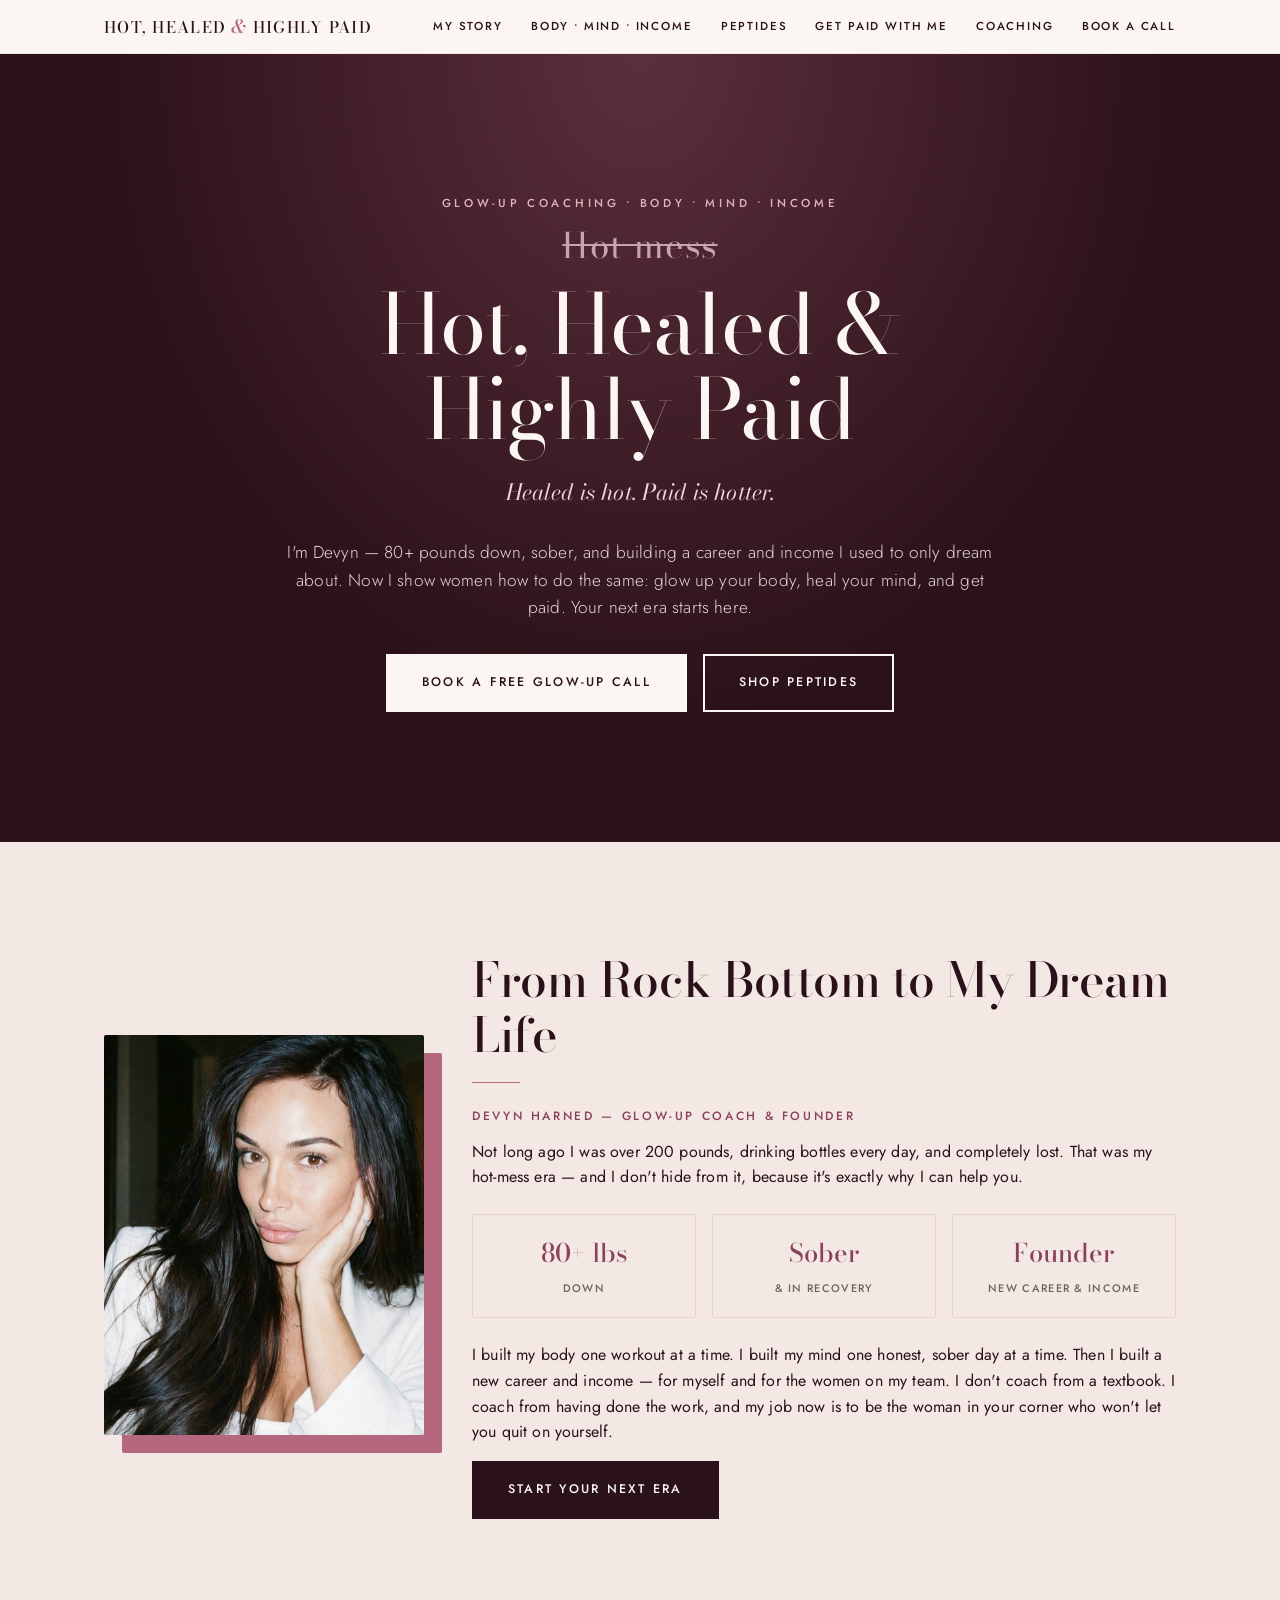
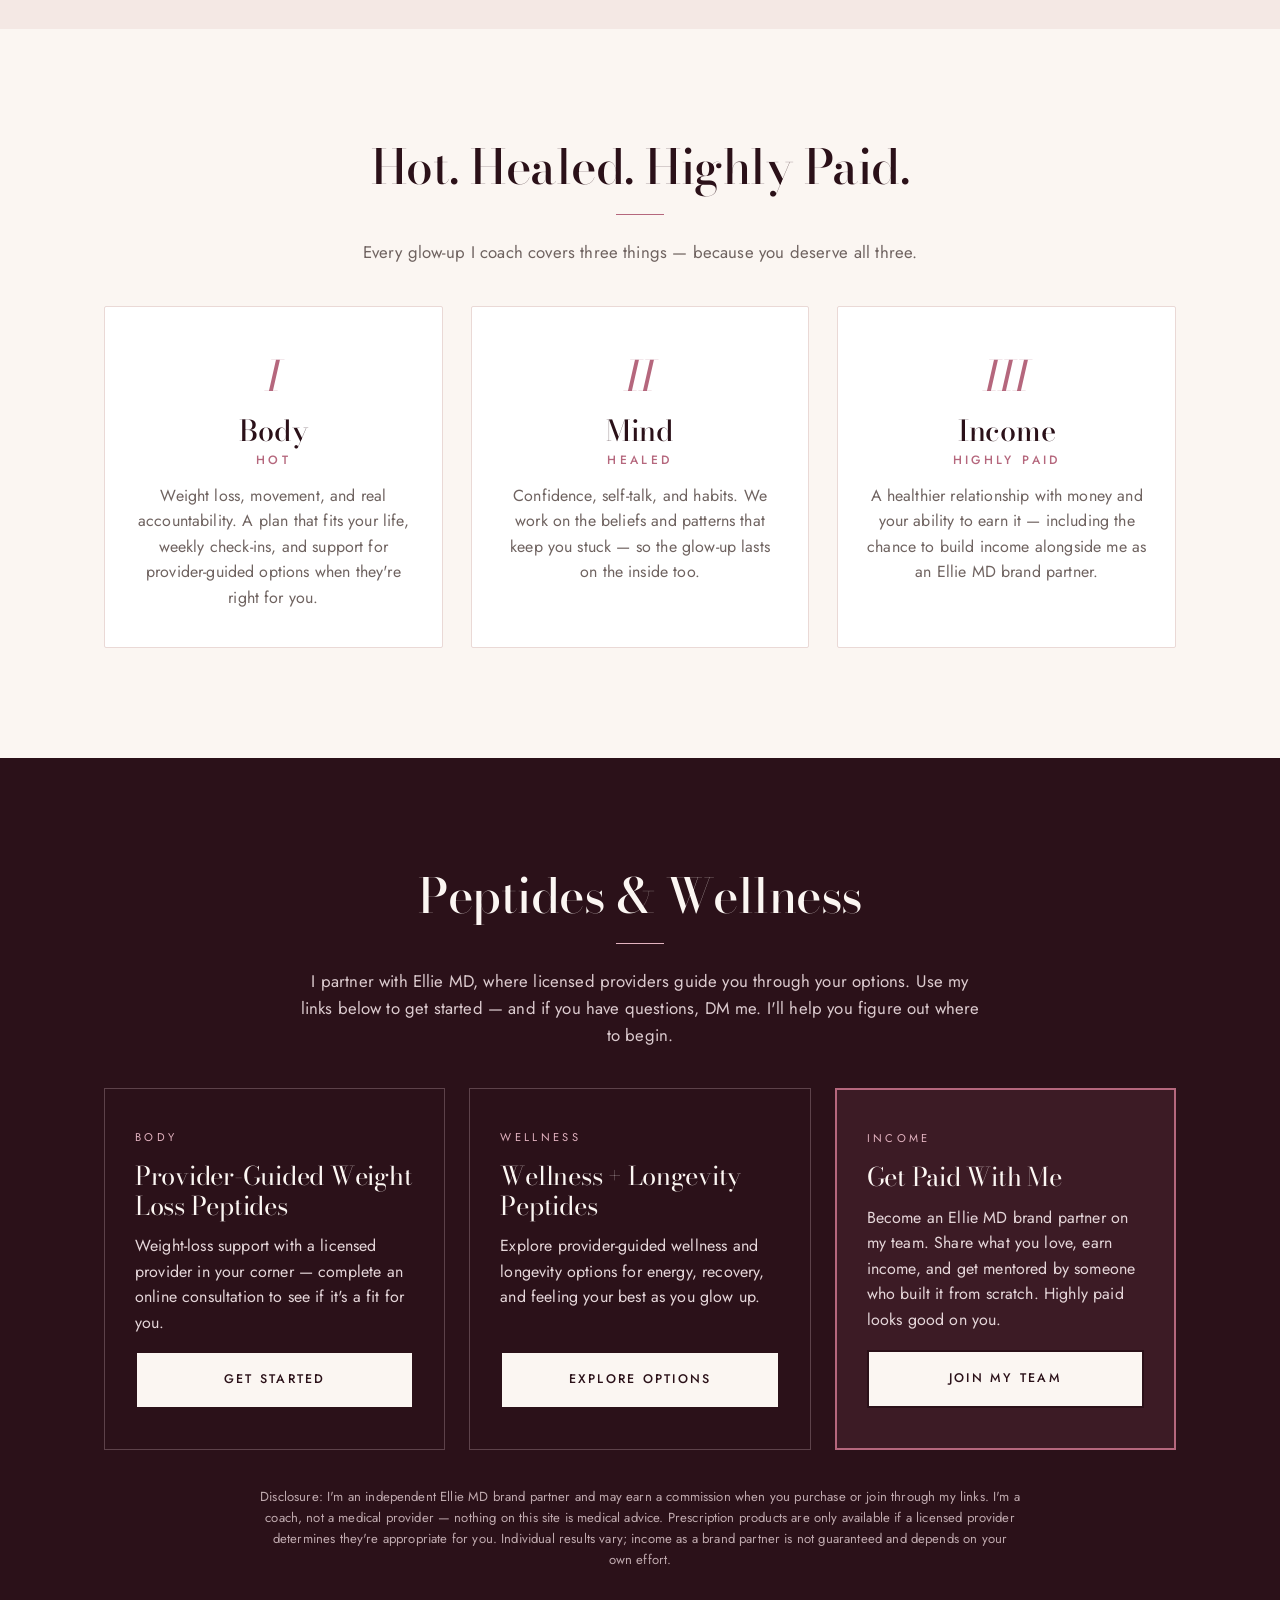
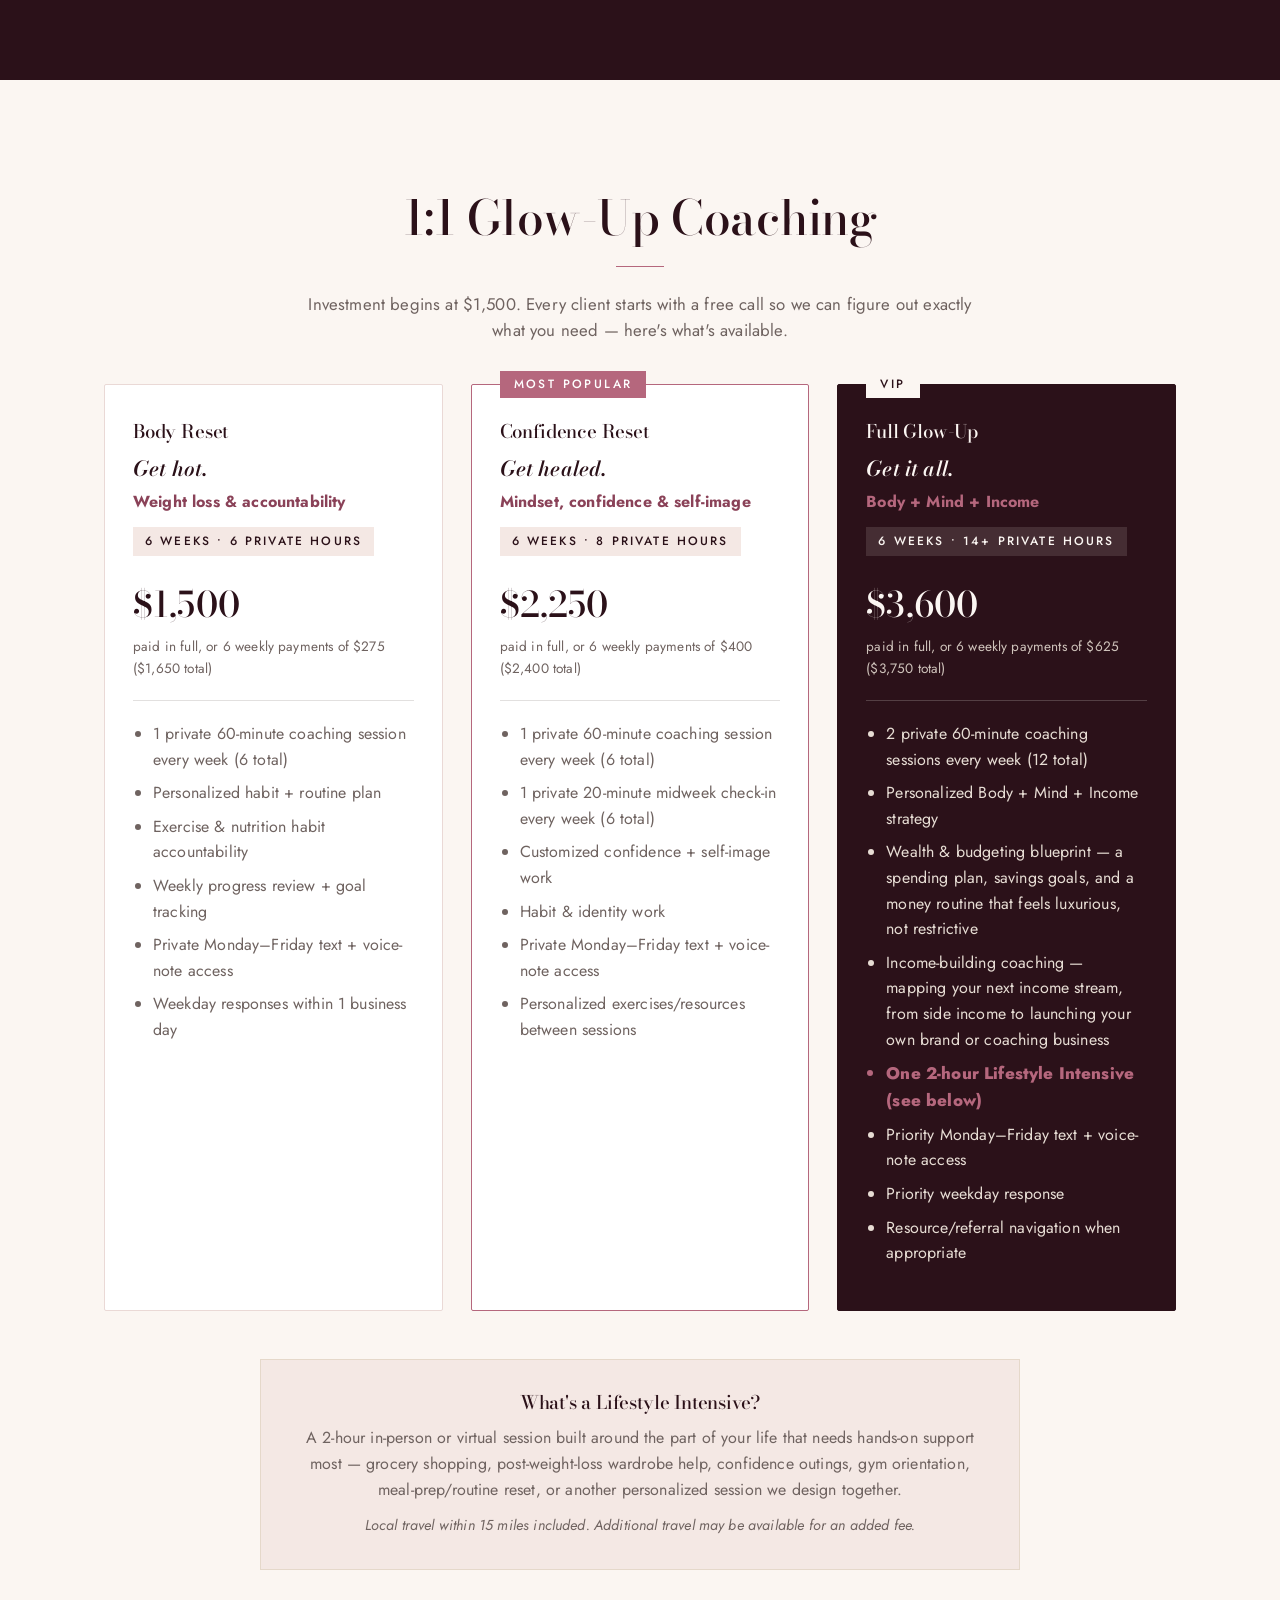
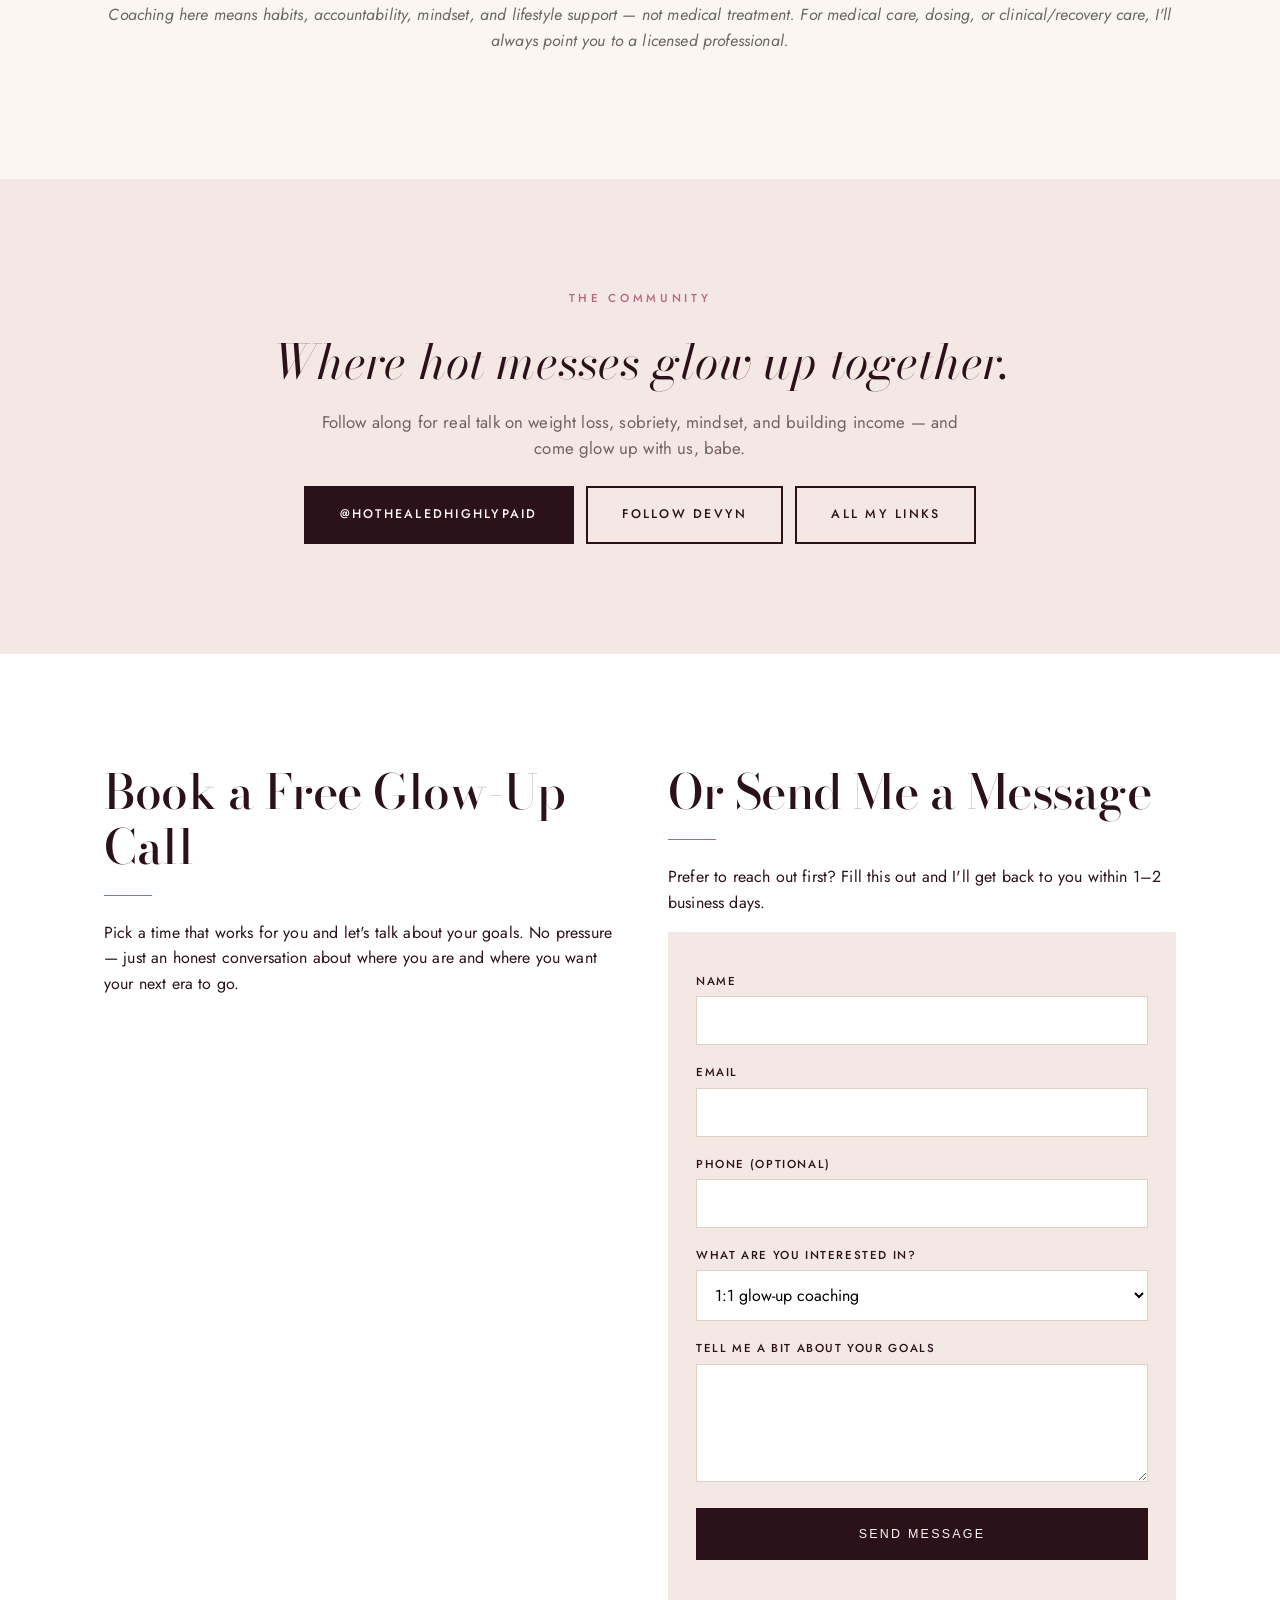
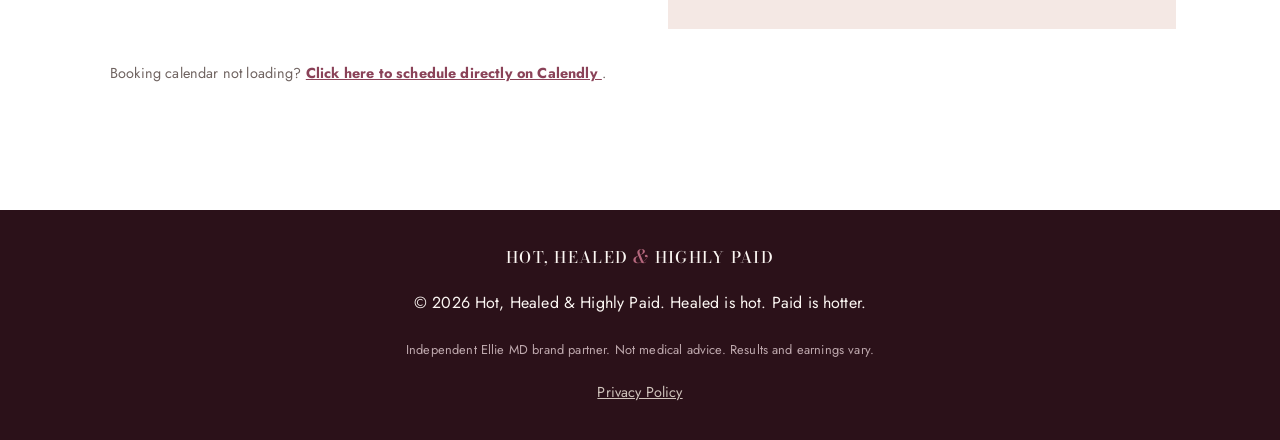
==== index.html @ dcac895a "Add budgeting and income-building coaching to VIP package Co-Authored-By: Claude Opus 5.5 <noreply@a" ====
<!DOCTYPE html>
<html lang="en">
<head>
<meta charset="UTF-8">
<meta name="viewport" content="width=device-width, initial-scale=1.0">
<title>Hot, Healed &amp; Highly Paid | Devyn Harned, Glow-Up Coach</title>
<meta name="description" content="Hot, Healed & Highly Paid — glow-up coaching for women in body, mind, and income with Devyn Harned. 80+ lbs down, sober, and building income. Your next era starts here.">
<meta property="og:title" content="Hot, Healed & Highly Paid">
<meta property="og:description" content="Where hot messes glow up together. Body • Mind • Income coaching with Devyn Harned.">
<meta property="og:image" content="https://hothealedhighlypaid.com/images/devyn-headshot.jpg">
<meta property="og:url" content="https://hothealedhighlypaid.com/">
<link rel="preconnect" href="https://fonts.googleapis.com">
<link rel="preconnect" href="https://fonts.gstatic.com" crossorigin>
<link href="https://fonts.googleapis.com/css2?family=Bodoni+Moda:ital,opsz,wght@0,6..96,400;0,6..96,500;0,6..96,600;1,6..96,400;1,6..96,500&family=Jost:wght@300;400;500;600&display=swap" rel="stylesheet">
<link rel="stylesheet" href="styles.css">
<script data-goatcounter="https://buildhermethod.goatcounter.com/count"
        async src="//gc.zgo.at/count.js"></script>
</head>
<body>

<header class="site-header">
  <div class="container header-inner">
    <a href="#home" class="logo logo-hhhp">Hot, Healed <em>&amp;</em> Highly Paid</a>
    <nav class="main-nav" id="main-nav">
      <a href="#story">My Story</a>
      <a href="#pillars">Body • Mind • Income</a>
      <a href="#shop">Peptides</a>
      <a href="#partner">Get Paid With Me</a>
      <a href="#coaching">Coaching</a>
      <a href="#booking">Book a Call</a>
    </nav>
    <button class="nav-toggle" id="nav-toggle" aria-label="Toggle navigation" aria-expanded="false">
      <span></span><span></span><span></span>
    </button>
  </div>
</header>

<main>

  <!-- HERO -->
  <section id="home" class="hero hero-dark">
    <div class="container hero-inner">
      <p class="eyebrow">Glow-Up Coaching • Body • Mind • Income</p>
      <h1>
        <span class="hero-strike">Hot mess</span>
        Hot, Healed &amp; Highly&nbsp;Paid
      </h1>
      <p class="hero-tag">Healed is hot. Paid is hotter.</p>
      <p class="hero-sub">
        I'm Devyn — 80+ pounds down, sober, and building a career and income I used to
        only dream about. Now I show women how to do the same: glow up your body, heal
        your mind, and get paid. Your next era starts here.
      </p>
      <div class="hero-cta">
        <a href="#booking" class="btn btn-primary">Book a Free Glow-Up Call</a>
        <a href="#shop" class="btn btn-ghost">Shop Peptides</a>
      </div>
    </div>
  </section>

  <!-- MY STORY -->
  <section id="story" class="section about">
    <div class="container about-inner">
      <div class="about-photo">
        <img src="images/devyn-headshot.jpg" alt="Devyn Harned, founder of Hot, Healed & Highly Paid">
      </div>
      <div class="about-text">
        <h2>From Rock Bottom to My Dream Life</h2>
        <p class="about-title">Devyn Harned — Glow-Up Coach &amp; Founder</p>
        <p>
          Not long ago I was over 200 pounds, drinking bottles every day, and completely
          lost. That was my hot-mess era — and I don't hide from it, because it's exactly
          why I can help you.
        </p>
        <div class="story-stats">
          <div class="stat"><strong>80+ lbs</strong><span>down</span></div>
          <div class="stat"><strong>Sober</strong><span>&amp; in recovery</span></div>
          <div class="stat"><strong>Founder</strong><span>new career &amp; income</span></div>
        </div>
        <p>
          I built my body one workout at a time. I built my mind one honest, sober day at
          a time. Then I built a new career and income — for myself and for the women on my
          team. I don't coach from a textbook. I coach from having done the work, and my job
          now is to be the woman in your corner who won't let you quit on yourself.
        </p>
        <a href="#booking" class="btn btn-primary">Start Your Next Era</a>
      </div>
    </div>
  </section>

  <!-- PILLARS -->
  <section id="pillars" class="section pillars">
    <div class="container">
      <h2>Hot. Healed. Highly Paid.</h2>
      <p class="section-lede">Every glow-up I coach covers three things — because you deserve all three.</p>
      <div class="pillar-grid">
        <div class="pillar-card">
          <span class="pillar-num">I</span>
          <h3>Body <small>Hot</small></h3>
          <p>
            Weight loss, movement, and real accountability. A plan that fits your life,
            weekly check-ins, and support for provider-guided options when they're right for you.
          </p>
        </div>
        <div class="pillar-card">
          <span class="pillar-num">II</span>
          <h3>Mind <small>Healed</small></h3>
          <p>
            Confidence, self-talk, and habits. We work on the beliefs and patterns that keep
            you stuck — so the glow-up lasts on the inside too.
          </p>
        </div>
        <div class="pillar-card">
          <span class="pillar-num">III</span>
          <h3>Income <small>Highly Paid</small></h3>
          <p>
            A healthier relationship with money and your ability to earn it — including the
            chance to build income alongside me as an Ellie MD brand partner.
          </p>
        </div>
      </div>
    </div>
  </section>

  <!-- PEPTIDES + PARTNER (Ellie MD) -->
  <section id="shop" class="section shop">
    <div class="container">
      <h2>Peptides &amp; Wellness</h2>
      <p class="section-lede">
        I partner with Ellie MD, where licensed providers guide you through your options.
        Use my links below to get started — and if you have questions, DM me. I'll help you
        figure out where to begin.
      </p>
      <div class="shop-grid">
        <div class="shop-card">
          <span class="shop-label">Body</span>
          <h3>Provider-Guided Weight Loss Peptides</h3>
          <p>
            Weight-loss support with a licensed provider in your corner — complete an online
            consultation to see if it's a fit for you.
          </p>
          <a href="https://elliemd.com/devynalexandrea" class="btn btn-primary" target="_blank" rel="noopener sponsored"
             data-goatcounter-click="elliemd-weight-loss">Get Started</a>
        </div>
        <div class="shop-card">
          <span class="shop-label">Wellness</span>
          <h3>Wellness + Longevity Peptides</h3>
          <p>
            Explore provider-guided wellness and longevity options for energy, recovery, and
            feeling your best as you glow up.
          </p>
          <a href="https://elliemd.com/devynalexandrea" class="btn btn-primary" target="_blank" rel="noopener sponsored"
             data-goatcounter-click="elliemd-wellness">Explore Options</a>
        </div>
        <div class="shop-card partner" id="partner">
          <span class="shop-label">Income</span>
          <h3>Get Paid With Me</h3>
          <p>
            Become an Ellie MD brand partner on my team. Share what you love, earn income,
            and get mentored by someone who built it from scratch. Highly paid looks good on you.
          </p>
          <a href="https://elliemd.com/join-us" class="btn btn-primary" target="_blank" rel="noopener"
             data-goatcounter-click="elliemd-partner">Join My Team</a>
        </div>
      </div>
      <p class="shop-disclaimer">
        Disclosure: I'm an independent Ellie MD brand partner and may earn a commission when
        you purchase or join through my links. I'm a coach, not a medical provider — nothing
        on this site is medical advice. Prescription products are only available if a
        licensed provider determines they're appropriate for you. Individual results vary;
        income as a brand partner is not guaranteed and depends on your own effort.
      </p>
    </div>
  </section>

  <!-- COACHING PACKAGES -->
  <section id="coaching" class="section packages">
    <div class="container">
      <h2>1:1 Glow-Up Coaching</h2>
      <p class="section-lede">
        Investment begins at $1,500. Every client starts with a free call so we can figure
        out exactly what you need — here's what's available.
      </p>
      <div class="package-grid">
        <div class="package-card">
          <h3>Body Reset</h3>
          <p class="package-tagline">Get hot.</p>
          <p class="package-focus">Weight loss &amp; accountability</p>
          <p class="package-commitment">6 WEEKS &bull; 6 PRIVATE HOURS</p>
          <div class="package-price">
            <span class="price-main">$1,500</span>
            <span class="price-sub">paid in full, or 6 weekly payments of $275 ($1,650 total)</span>
          </div>
          <ul>
            <li>1 private 60-minute coaching session every week (6 total)</li>
            <li>Personalized habit + routine plan</li>
            <li>Exercise &amp; nutrition habit accountability</li>
            <li>Weekly progress review + goal tracking</li>
            <li>Private Monday–Friday text + voice-note access</li>
            <li>Weekday responses within 1 business day</li>
          </ul>
        </div>
        <div class="package-card featured">
          <span class="package-tag">Most Popular</span>
          <h3>Confidence Reset</h3>
          <p class="package-tagline">Get healed.</p>
          <p class="package-focus">Mindset, confidence &amp; self-image</p>
          <p class="package-commitment">6 WEEKS &bull; 8 PRIVATE HOURS</p>
          <div class="package-price">
            <span class="price-main">$2,250</span>
            <span class="price-sub">paid in full, or 6 weekly payments of $400 ($2,400 total)</span>
          </div>
          <ul>
            <li>1 private 60-minute coaching session every week (6 total)</li>
            <li>1 private 20-minute midweek check-in every week (6 total)</li>
            <li>Customized confidence + self-image work</li>
            <li>Habit &amp; identity work</li>
            <li>Private Monday–Friday text + voice-note access</li>
            <li>Personalized exercises/resources between sessions</li>
          </ul>
        </div>
        <div class="package-card vip">
          <span class="package-tag package-tag-vip">VIP</span>
          <h3>Full Glow-Up</h3>
          <p class="package-tagline">Get it all.</p>
          <p class="package-focus">Body + Mind + Income</p>
          <p class="package-commitment">6 WEEKS &bull; 14+ PRIVATE HOURS</p>
          <div class="package-price">
            <span class="price-main">$3,600</span>
            <span class="price-sub">paid in full, or 6 weekly payments of $625 ($3,750 total)</span>
          </div>
          <ul>
            <li>2 private 60-minute coaching sessions every week (12 total)</li>
            <li>Personalized Body + Mind + Income strategy</li>
            <li>Wealth &amp; budgeting blueprint — a spending plan, savings goals, and a money routine that feels luxurious, not restrictive</li>
            <li>Income-building coaching — mapping your next income stream, from side income to launching your own brand or coaching business</li>
            <li class="intensive-highlight">One 2-hour Lifestyle Intensive (see below)</li>
            <li>Priority Monday–Friday text + voice-note access</li>
            <li>Priority weekday response</li>
            <li>Resource/referral navigation when appropriate</li>
          </ul>
        </div>
      </div>

      <div class="intensive-callout">
        <h3>What's a Lifestyle Intensive?</h3>
        <p>
          A 2-hour in-person or virtual session built around the part of your life that
          needs hands-on support most — grocery shopping, post-weight-loss wardrobe help,
          confidence outings, gym orientation, meal-prep/routine reset, or another
          personalized session we design together.
        </p>
        <p class="intensive-note">
          Local travel within 15 miles included. Additional travel may be available for an added fee.
        </p>
      </div>

      <p class="package-note">
        Coaching here means habits, accountability, mindset, and lifestyle support — not
        medical treatment. For medical care, dosing, or clinical/recovery care, I'll always
        point you to a licensed professional.
      </p>
    </div>
  </section>

  <!-- COMMUNITY -->
  <section class="section community">
    <div class="container">
      <p class="eyebrow">The Community</p>
      <p class="community-quote">Where hot messes glow up&nbsp;together.</p>
      <p class="section-lede" style="margin-bottom:0;">
        Follow along for real talk on weight loss, sobriety, mindset, and building income —
        and come glow up with us, babe.
      </p>
      <div class="social-row">
        <a href="https://www.instagram.com/hothealedhighlypaid/" class="btn btn-primary" target="_blank" rel="noopener"
           data-goatcounter-click="ig-community">@hothealedhighlypaid</a>
        <a href="https://www.instagram.com/realhousewifeofmb/" class="btn btn-ghost" target="_blank" rel="noopener"
           data-goatcounter-click="ig-devyn">Follow Devyn</a>
        <a href="https://linktr.ee/DevynHarned" class="btn btn-ghost" target="_blank" rel="noopener"
           data-goatcounter-click="linktree">All My Links</a>
      </div>
    </div>
  </section>

  <!-- BOOKING / INQUIRY -->
  <section id="booking" class="section booking">
    <div class="container booking-inner">

      <div class="booking-col">
        <h2>Book a Free Glow-Up Call</h2>
        <p>
          Pick a time that works for you and let's talk about your goals. No pressure — just
          an honest conversation about where you are and where you want your next era to go.
        </p>

        <div class="calendly-inline-widget"
             data-url="https://calendly.com/buildhermethod/30min?hide_event_type_details=1&hide_gdpr_banner=1"
             style="min-width:280px; height:650px;">
        </div>
        <p class="calendly-fallback">
          Booking calendar not loading?
          <a href="https://calendly.com/buildhermethod/30min" target="_blank" rel="noopener"
             data-goatcounter-click="calendly-consult-fallback">
            Click here to schedule directly on Calendly
          </a>.
        </p>
      </div>

      <div class="booking-col">
        <h2>Or Send Me a Message</h2>
        <p>Prefer to reach out first? Fill this out and I'll get back to you within 1–2 business days.</p>

        <form id="inquiry-form" class="inquiry-form" action="https://formspree.io/f/xnpqppzr" method="POST">
          <input type="hidden" name="_subject" value="New inquiry — Hot, Healed & Highly Paid">
          <label for="name">Name</label>
          <input type="text" id="name" name="name" required>

          <label for="email">Email</label>
          <input type="email" id="email" name="email" required>

          <label for="phone">Phone (optional)</label>
          <input type="tel" id="phone" name="phone">

          <label for="interest">What are you interested in?</label>
          <select id="interest" name="interest">
            <option value="1:1 Coaching">1:1 glow-up coaching</option>
            <option value="Peptides">Peptides (weight loss or wellness)</option>
            <option value="Brand Partner">Becoming an Ellie MD brand partner</option>
            <option value="Not sure yet">Not sure yet</option>
          </select>

          <label for="message">Tell me a bit about your goals</label>
          <textarea id="message" name="message" rows="4"></textarea>

          <button type="submit" class="btn btn-primary btn-full">Send Message</button>
          <p id="form-status" class="form-status" role="status"></p>
        </form>
      </div>

    </div>
  </section>

</main>

<footer class="site-footer">
  <div class="container footer-inner">
    <p class="logo logo-hhhp">Hot, Healed <em>&amp;</em> Highly Paid</p>
    <p>&copy; <span id="year"></span> Hot, Healed &amp; Highly Paid. Healed is hot. Paid is hotter.</p>
    <p class="footer-small">
      Independent Ellie MD brand partner. Not medical advice. Results and earnings vary.
    </p>
    <p><a href="privacy-policy.html" style="color:#cfc3bb;">Privacy Policy</a></p>
  </div>
</footer>

<script src="https://assets.calendly.com/assets/external/widget.js" async></script>
<script src="script.js"></script>
</body>
</html>
---- styles.css ----
:root {
  --color-ink: #2b1119;
  --color-accent: #b5677d;
  --color-accent-dark: #8a4258;
  --color-cream: #fbf6f2;
  --color-cream-alt: #f4e8e4;
  --color-white: #ffffff;
  --color-muted: #6f6360;
  --font-heading: 'Bodoni Moda', 'Didot', Georgia, serif;
  --font-body: 'Jost', -apple-system, BlinkMacSystemFont, 'Segoe UI', sans-serif;
  --max-width: 1120px;
  --radius: 2px;
}

* { box-sizing: border-box; }

html { scroll-behavior: smooth; }

body {
  margin: 0;
  font-family: var(--font-body);
  color: var(--color-ink);
  background: var(--color-cream);
  line-height: 1.6;
}

.container {
  max-width: var(--max-width);
  margin: 0 auto;
  padding: 0 24px;
}

h1, h2, h3 {
  font-family: var(--font-heading);
  line-height: 1.15;
  margin: 0 0 0.5em;
}

h2 { font-size: clamp(1.8rem, 3vw, 2.4rem); text-align: center; }

p { margin: 0 0 1em; }

a { color: inherit; }

img { max-width: 100%; display: block; }

/* Buttons */
.btn {
  display: inline-block;
  padding: 14px 28px;
  border-radius: 999px;
  font-weight: 700;
  text-decoration: none;
  border: 2px solid transparent;
  cursor: pointer;
  font-size: 1rem;
  transition: transform 0.15s ease, background 0.2s ease, color 0.2s ease;
}

.btn:hover { transform: translateY(-2px); }

.btn-primary {
  background: var(--color-accent);
  color: var(--color-white);
}

.btn-primary:hover { background: var(--color-accent-dark); }

.btn-ghost {
  background: transparent;
  border-color: var(--color-ink);
  color: var(--color-ink);
}

.btn-ghost:hover { background: var(--color-ink); color: var(--color-white); }

.btn-full { width: 100%; text-align: center; }

/* Header */
.site-header {
  position: sticky;
  top: 0;
  z-index: 50;
  background: rgba(251, 246, 242, 0.94);
  backdrop-filter: blur(6px);
  border-bottom: 1px solid var(--color-cream-alt);
}

.header-inner {
  display: flex;
  align-items: center;
  justify-content: space-between;
  padding-top: 16px;
  padding-bottom: 16px;
}

.logo {
  font-family: var(--font-heading);
  font-size: 1.5rem;
  font-weight: 700;
  text-decoration: none;
  color: var(--color-ink);
}

.logo span { color: var(--color-accent); }

.main-nav {
  display: flex;
  gap: 28px;
}

.main-nav a {
  text-decoration: none;
  font-weight: 600;
  color: var(--color-ink);
  font-size: 0.95rem;
}

.main-nav a:hover { color: var(--color-accent); }

.nav-toggle {
  display: none;
  flex-direction: column;
  gap: 5px;
  background: none;
  border: none;
  cursor: pointer;
  padding: 6px;
}

.nav-toggle span {
  width: 24px;
  height: 2px;
  background: var(--color-ink);
  display: block;
}

/* Hero */
.hero {
  padding: 100px 0 80px;
  background: linear-gradient(180deg, var(--color-cream-alt) 0%, var(--color-cream) 100%);
  text-align: center;
}

.hero-inner { max-width: 760px; }

.eyebrow {
  text-transform: uppercase;
  letter-spacing: 0.12em;
  font-weight: 700;
  color: var(--color-accent);
  font-size: 0.85rem;
  margin-bottom: 16px;
}

.hero h1 {
  font-size: clamp(2.2rem, 5vw, 3.4rem);
  margin-bottom: 24px;
}

.hero-sub {
  font-size: 1.1rem;
  color: var(--color-muted);
  margin-bottom: 32px;
}

.hero-cta {
  display: flex;
  gap: 16px;
  justify-content: center;
  flex-wrap: wrap;
}

/* Sections */
.section { padding: 80px 0; }

.section-lede {
  text-align: center;
  max-width: 680px;
  margin: 0 auto 40px;
  color: var(--color-muted);
  font-size: 1.05rem;
}

.what-i-do { background: var(--color-white); }

.what-i-do .section-lede { margin-bottom: 0; }

/* Pillars */
.pillar-grid {
  display: grid;
  grid-template-columns: repeat(3, 1fr);
  gap: 28px;
}

.pillar-card {
  background: var(--color-white);
  border-radius: var(--radius);
  padding: 36px 28px;
  text-align: center;
  box-shadow: 0 6px 24px rgba(36, 28, 26, 0.06);
}

.pillar-icon {
  display: inline-block;
  font-family: var(--font-heading);
  font-size: 1rem;
  font-weight: 700;
  color: var(--color-accent);
  border: 2px solid var(--color-accent);
  border-radius: 50%;
  width: 40px;
  height: 40px;
  line-height: 36px;
  margin-bottom: 16px;
}

.pillar-card p { color: var(--color-muted); margin-bottom: 0; }

/* About */
.about { background: var(--color-cream-alt); }

.about-inner {
  display: grid;
  grid-template-columns: 320px 1fr;
  gap: 48px;
  align-items: center;
}

.about-photo img {
  width: 100%;
  aspect-ratio: 4 / 5;
  object-fit: cover;
  object-position: 50% 12%;
  border-radius: var(--radius);
  box-shadow: 0 6px 24px rgba(36, 28, 26, 0.12);
}

.about-text h2 { text-align: left; }

.about-title {
  color: var(--color-accent-dark);
  font-weight: 700;
  text-transform: uppercase;
  letter-spacing: 0.04em;
  font-size: 0.9rem;
}

/* Packages */
.package-grid {
  display: grid;
  grid-template-columns: repeat(3, 1fr);
  gap: 28px;
}

.package-card {
  position: relative;
  background: var(--color-white);
  border-radius: var(--radius);
  padding: 36px 28px;
  box-shadow: 0 6px 24px rgba(36, 28, 26, 0.06);
  border: 2px solid transparent;
}

.package-card.featured {
  border-color: var(--color-accent);
}

.package-card.vip {
  border-color: var(--color-ink);
  background: var(--color-ink);
  color: var(--color-cream);
}

.package-tag {
  position: absolute;
  top: -14px;
  left: 28px;
  background: var(--color-accent);
  color: var(--color-white);
  padding: 4px 14px;
  border-radius: 999px;
  font-size: 0.75rem;
  font-weight: 700;
  text-transform: uppercase;
  letter-spacing: 0.05em;
}

.package-tag-vip {
  background: var(--color-cream);
  color: var(--color-ink);
}

.package-tagline {
  font-family: var(--font-heading);
  font-size: 1.1rem;
  font-weight: 600;
  margin-bottom: 4px;
}

.package-focus {
  color: var(--color-accent-dark);
  font-weight: 700;
  margin-bottom: 12px;
}

.package-card.vip .package-focus { color: var(--color-accent); }

.package-commitment {
  display: inline-block;
  font-size: 0.75rem;
  font-weight: 800;
  letter-spacing: 0.06em;
  color: var(--color-ink);
  background: var(--color-cream-alt);
  padding: 5px 12px;
  border-radius: 999px;
  margin-bottom: 20px;
}

.package-card.vip .package-commitment {
  background: rgba(250, 245, 239, 0.12);
  color: var(--color-cream);
}

.package-price {
  margin-bottom: 20px;
  padding-bottom: 20px;
  border-bottom: 1px solid rgba(111, 99, 96, 0.2);
}

.package-card.vip .package-price { border-bottom-color: rgba(250, 245, 239, 0.2); }

.price-main {
  display: block;
  font-family: var(--font-heading);
  font-size: 1.8rem;
  font-weight: 700;
}

.price-sub {
  display: block;
  font-size: 0.85rem;
  color: var(--color-muted);
  margin-top: 4px;
}

.package-card.vip .price-sub { color: #cfc3bb; }
.package-card.vip ul { color: #e7ddd4; }

.intensive-highlight {
  font-weight: 800;
  font-size: 1.05em;
  color: var(--color-accent) !important;
}

.package-card ul {
  padding-left: 20px;
  color: var(--color-muted);
  margin: 0;
}

.package-card li { margin-bottom: 8px; }

.package-note {
  text-align: center;
  color: var(--color-muted);
  font-style: italic;
  margin-top: 32px;
}

/* Onboarding page */
.onboarding-grid {
  grid-template-columns: repeat(auto-fit, minmax(240px, 1fr));
}

.onboarding-grid .package-card { display: flex; flex-direction: column; }

.onboarding-grid h3 { margin-bottom: 12px; }

.onboarding-grid .btn { margin-top: auto; }

.onboarding-note {
  font-size: 0.8rem;
  font-style: italic;
  color: var(--color-muted);
  text-align: center;
  margin: 10px 0 0;
}

.package-card.vip .onboarding-note { color: #cfc3bb; }

.intensive-callout {
  max-width: 760px;
  margin: 48px auto 0;
  background: var(--color-cream-alt);
  border: 1px solid #e5d8ca;
  border-radius: var(--radius);
  padding: 32px;
  text-align: center;
}

.intensive-callout h3 { margin-bottom: 12px; }

.intensive-callout p { color: var(--color-muted); margin-bottom: 0; }

.intensive-callout p + p { margin-top: 12px; }

.intensive-note { font-size: 0.9rem; font-style: italic; }

/* Booking */
.booking { background: var(--color-white); }

.booking-inner {
  display: grid;
  grid-template-columns: 1fr 1fr;
  gap: 56px;
  align-items: start;
}

.booking h2 { text-align: left; }

.calendly-fallback {
  font-size: 0.9rem;
  color: var(--color-muted);
  text-align: center;
}

.calendly-fallback a {
  color: var(--color-accent-dark);
  font-weight: 700;
}

/* Inquiry form */
.inquiry-form {
  display: flex;
  flex-direction: column;
  gap: 6px;
  background: var(--color-cream-alt);
  padding: 28px;
  border-radius: var(--radius);
}

.inquiry-form label {
  font-weight: 700;
  font-size: 0.9rem;
  margin-top: 12px;
}

.inquiry-form input,
.inquiry-form select,
.inquiry-form textarea {
  padding: 12px 14px;
  border-radius: 8px;
  border: 1px solid #ddd0c4;
  font-family: var(--font-body);
  font-size: 1rem;
  background: var(--color-white);
}

.inquiry-form button { margin-top: 20px; }

.form-status {
  text-align: center;
  font-weight: 600;
  min-height: 1.2em;
}

.form-status.success { color: #2f7a4d; }
.form-status.error { color: #b5433f; }

/* Footer */
.site-footer {
  background: var(--color-ink);
  color: var(--color-cream);
  padding: 36px 0;
}

.footer-inner {
  display: flex;
  flex-direction: column;
  align-items: center;
  gap: 8px;
  text-align: center;
}

.footer-inner .logo { color: var(--color-cream); }
.footer-inner .logo span { color: var(--color-accent); }
.footer-inner p:last-child { color: #cfc3bb; font-size: 0.9rem; margin: 0; }

/* Responsive */
@media (max-width: 900px) {
  .shop-grid, .story-stats { grid-template-columns: 1fr; }
  .pillar-grid, .package-grid { grid-template-columns: 1fr; }
  .about-inner { grid-template-columns: 1fr; }
  .about-text h2 { text-align: center; }
  .about-text { text-align: center; }
  .booking-inner { grid-template-columns: 1fr; }
  .booking h2 { text-align: center; }
}

@media (max-width: 720px) {
  .main-nav {
    position: absolute;
    top: 100%;
    left: 0;
    right: 0;
    background: var(--color-cream);
    flex-direction: column;
    padding: 20px 24px;
    border-bottom: 1px solid var(--color-cream-alt);
    display: none;
  }
  .main-nav.open { display: flex; }
  .nav-toggle { display: flex; }
}

/* ---------- Hot, Healed & Highly Paid additions ---------- */
.logo-hhhp {
  font-family: var(--font-heading);
  font-weight: 600;
  letter-spacing: 0.02em;
  font-size: 1.15rem;
  line-height: 1.1;
}
.logo-hhhp em { font-style: italic; color: var(--color-accent); }

.hero-dark {
  background:
    radial-gradient(ellipse at top, rgba(181, 103, 125, 0.35), transparent 60%),
    var(--color-ink);
  color: var(--color-cream);
  padding: 110px 0 96px;
}
.hero-dark .eyebrow { color: #e3b3c0; }
.hero-dark .hero-sub { color: #e5d6d9; }
.hero-dark .btn-ghost { border-color: var(--color-cream); color: var(--color-cream); }
.hero-dark .btn-ghost:hover { background: var(--color-cream); color: var(--color-ink); }
.hero-strike {
  display: block;
  font-size: 0.55em;
  font-style: italic;
  color: #c9a3ae;
  text-decoration: line-through;
  text-decoration-thickness: 2px;
  margin-bottom: 8px;
}
.hero-tag {
  font-family: var(--font-heading);
  font-style: italic;
  font-size: 1.25rem;
  color: #f1d4dc;
}

.story-stats {
  display: grid;
  grid-template-columns: repeat(3, 1fr);
  gap: 16px;
  margin: 24px 0;
}
.stat {
  background: var(--color-white);
  border-radius: var(--radius);
  padding: 18px 14px;
  text-align: center;
}
.stat strong {
  display: block;
  font-family: var(--font-heading);
  font-size: 1.6rem;
  color: var(--color-accent-dark);
}
.stat span { font-size: 0.85rem; color: var(--color-muted); font-weight: 700; }

.pillar-emoji { font-size: 2rem; display: block; margin-bottom: 8px; }
.pillar-card h3 small {
  display: block;
  font-family: var(--font-body);
  font-size: 0.75rem;
  letter-spacing: 0.12em;
  text-transform: uppercase;
  color: var(--color-accent);
  margin-top: 6px;
}

.shop { background: var(--color-ink); color: var(--color-cream); }
.shop .section-lede { color: #dccbcf; }
.shop-grid {
  display: grid;
  grid-template-columns: repeat(3, 1fr);
  gap: 24px;
}
.shop-card {
  background: #4a2530;
  border-radius: 24px;
  padding: 32px 26px;
  display: flex;
  flex-direction: column;
}
.shop-card h3 { font-size: 1.35rem; }
.shop-card p { color: #e5d6d9; }
.shop-card .btn { margin-top: auto; text-align: center; }
.shop-card .btn-primary { background: var(--color-cream); color: var(--color-ink); }
.shop-card .btn-primary:hover { background: #f1d4dc; }
.shop-card.partner { border: 2px solid var(--color-accent); }
.shop-disclaimer {
  max-width: 760px;
  margin: 36px auto 0;
  font-size: 0.82rem;
  color: #bfa9ae;
  text-align: center;
}

.community { background: var(--color-cream-alt); text-align: center; }
.community-quote {
  font-family: var(--font-heading);
  font-style: italic;
  font-size: clamp(1.4rem, 3vw, 2rem);
  margin-bottom: 8px;
}
.social-row {
  display: flex;
  gap: 12px;
  justify-content: center;
  flex-wrap: wrap;
  margin-top: 24px;
}
.footer-small { font-size: 0.8rem; color: #bfa9ae; max-width: 640px; }

/* ---------- Luxe editorial layer ---------- */
body { font-weight: 400; letter-spacing: 0.01em; }
h1, h2, h3 { font-weight: 500; letter-spacing: -0.01em; }
h2 { font-size: clamp(2rem, 4vw, 3rem); }
h2::after {
  content: "";
  display: block;
  width: 48px;
  height: 1px;
  background: var(--color-accent);
  margin: 20px auto 0;
}
.about-text h2::after, .booking h2::after { margin-left: 0; }
.section { padding: 110px 0; }

.btn {
  border-radius: 0;
  text-transform: uppercase;
  letter-spacing: 0.18em;
  font-size: 0.78rem;
  font-weight: 500;
  padding: 17px 34px;
}
.btn:hover { transform: none; }
.btn-primary { background: var(--color-ink); color: var(--color-cream); border-color: var(--color-ink); }
.btn-primary:hover { background: var(--color-accent-dark); border-color: var(--color-accent-dark); }
.hero-dark .btn-primary { background: var(--color-cream); color: var(--color-ink); border-color: var(--color-cream); }
.hero-dark .btn-primary:hover { background: #f1d4dc; border-color: #f1d4dc; }

.eyebrow { letter-spacing: 0.32em; font-weight: 500; font-size: 0.72rem; }
.main-nav a {
  text-transform: uppercase;
  letter-spacing: 0.16em;
  font-size: 0.72rem;
  font-weight: 500;
}
.logo-hhhp { text-transform: uppercase; letter-spacing: 0.08em; font-size: 1rem; font-weight: 500; }
.logo-hhhp em { text-transform: none; font-size: 1.15em; }

.hero-dark { padding: 140px 0 130px; }
.hero-dark h1 {
  font-size: clamp(2.6rem, 7vw, 5.2rem);
  font-weight: 400;
  line-height: 1.02;
}
.hero-dark h1::first-line { font-style: normal; }
.hero-strike { font-size: 0.42em; letter-spacing: 0.04em; margin-bottom: 18px; }
.hero-tag { font-size: 1.4rem; margin: 6px 0 28px; }
.hero-sub { font-weight: 300; font-size: 1.08rem; }

.about-title { font-weight: 500; letter-spacing: 0.22em; font-size: 0.75rem; }
.about-photo img { box-shadow: 18px 18px 0 var(--color-accent); }

.stat { border: 1px solid #e4d2d1; background: transparent; }
.stat strong { font-weight: 500; }
.stat span { font-weight: 500; text-transform: uppercase; letter-spacing: 0.12em; font-size: 0.68rem; }

.pillar-card, .package-card { box-shadow: none; border: 1px solid #ead9d6; }
.pillar-num {
  display: block;
  font-family: var(--font-heading);
  font-style: italic;
  font-size: 2.6rem;
  color: var(--color-accent);
  margin-bottom: 6px;
}
.pillar-card h3 { font-size: 1.8rem; }
.pillar-card h3 small { letter-spacing: 0.28em; font-weight: 500; }

.package-card.featured { border: 1px solid var(--color-accent); }
.package-tag { border-radius: 0; letter-spacing: 0.2em; font-weight: 500; }
.package-commitment { border-radius: 0; font-weight: 500; letter-spacing: 0.18em; }
.package-tagline { font-style: italic; font-size: 1.3rem; }
.price-main { font-weight: 500; font-size: 2.2rem; }
.intensive-callout { border-radius: 0; }

.shop-card { border-radius: 0; background: transparent; border: 1px solid rgba(241, 212, 220, 0.25); padding: 40px 30px; }
.shop-card.partner { border-color: var(--color-accent); background: rgba(181, 103, 125, 0.12); }
.shop-label {
  text-transform: uppercase;
  letter-spacing: 0.3em;
  font-size: 0.7rem;
  color: #e3b3c0;
  margin-bottom: 14px;
}
.shop-card h3 { font-size: 1.6rem; font-weight: 400; }
.shop h2::after, .community h2::after { background: #e3b3c0; }

.community-quote { font-size: clamp(1.8rem, 4.5vw, 3rem); font-weight: 400; }
.inquiry-form { border-radius: 0; }
.inquiry-form input, .inquiry-form select, .inquiry-form textarea { border-radius: 0; }
.inquiry-form label { font-weight: 500; text-transform: uppercase; letter-spacing: 0.14em; font-size: 0.72rem; }

@media (max-width: 1000px) and (min-width: 721px) {
  .main-nav { gap: 16px; }
}
@media (max-width: 720px) {
  .section { padding: 80px 0; }
  .hero-dark { padding: 100px 0 90px; }
  .about-photo img { box-shadow: 10px 10px 0 var(--color-accent); }
  .about-text h2::after, .booking h2::after { margin-left: auto; }
}
@media (max-width: 900px) {
  .shop-grid { grid-template-columns: 1fr; }
}
@media (max-width: 480px) {
  .story-stats { grid-template-columns: 1fr; }
}
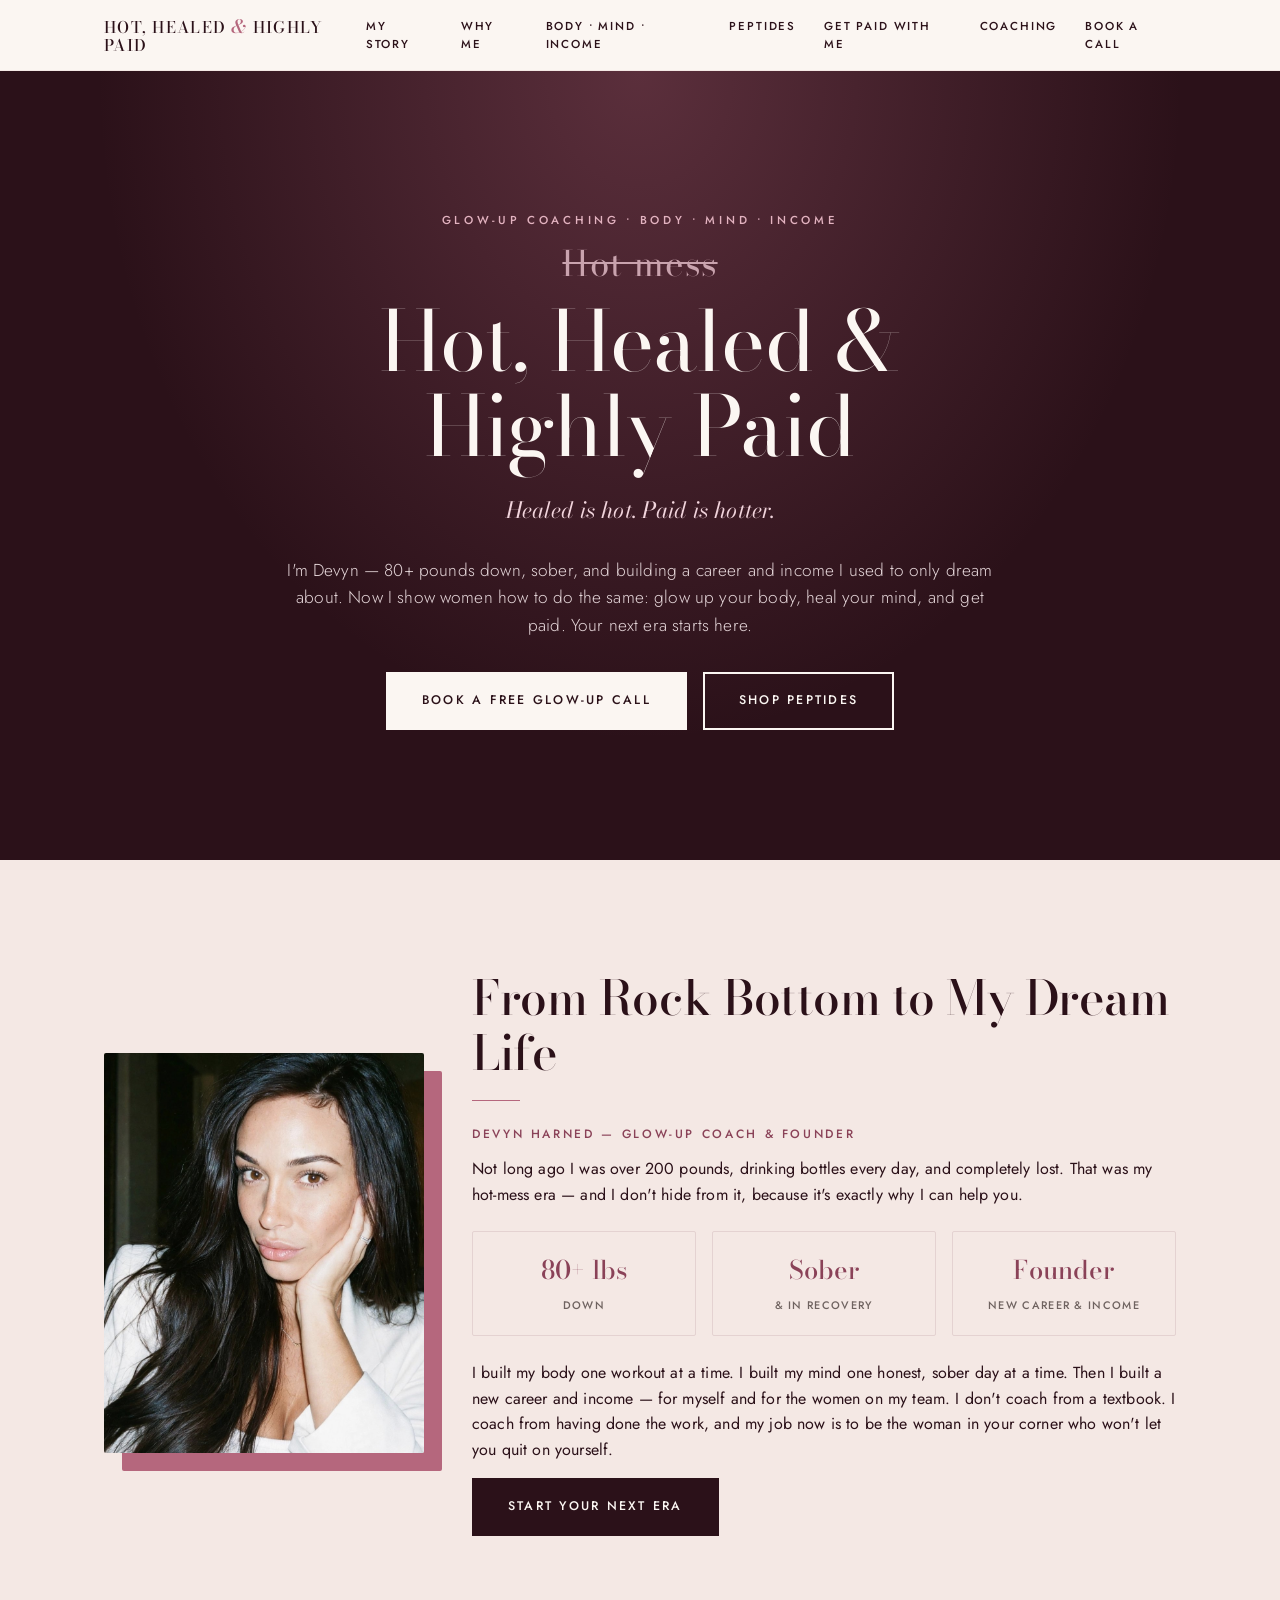
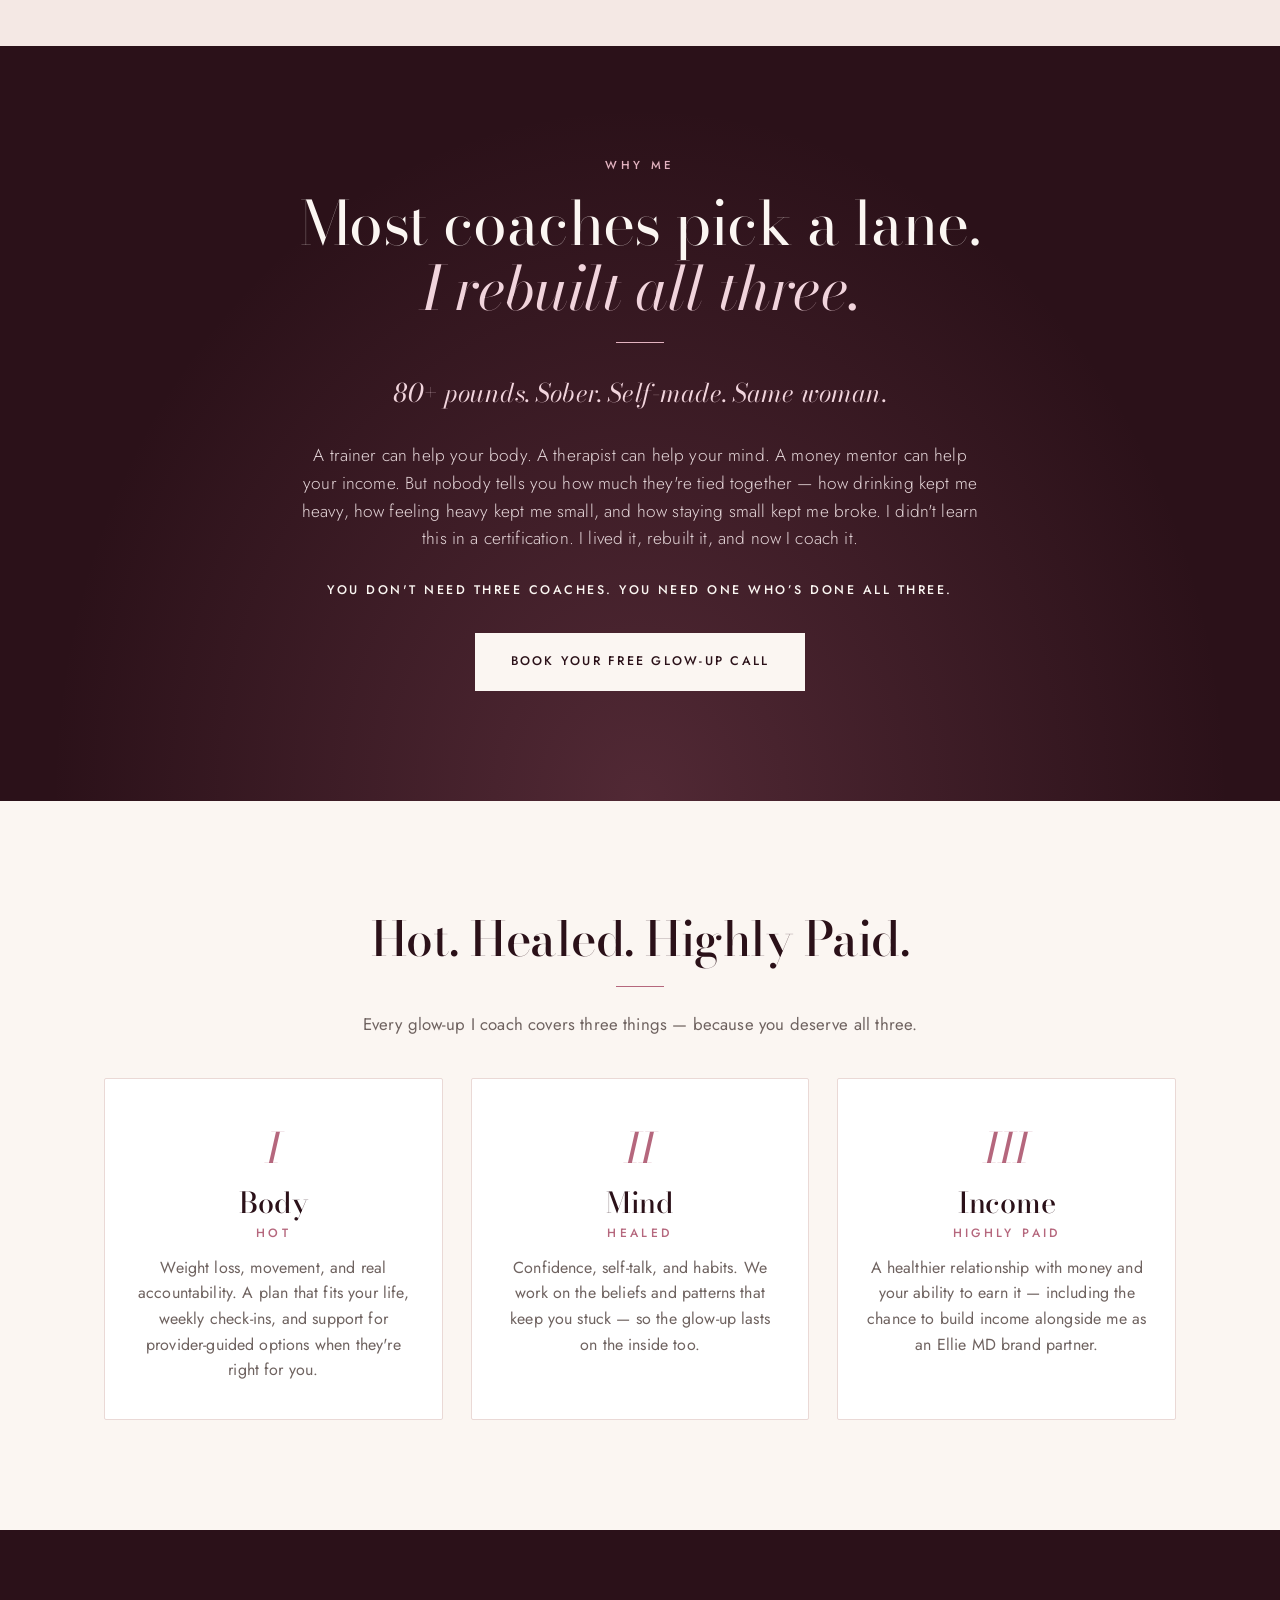
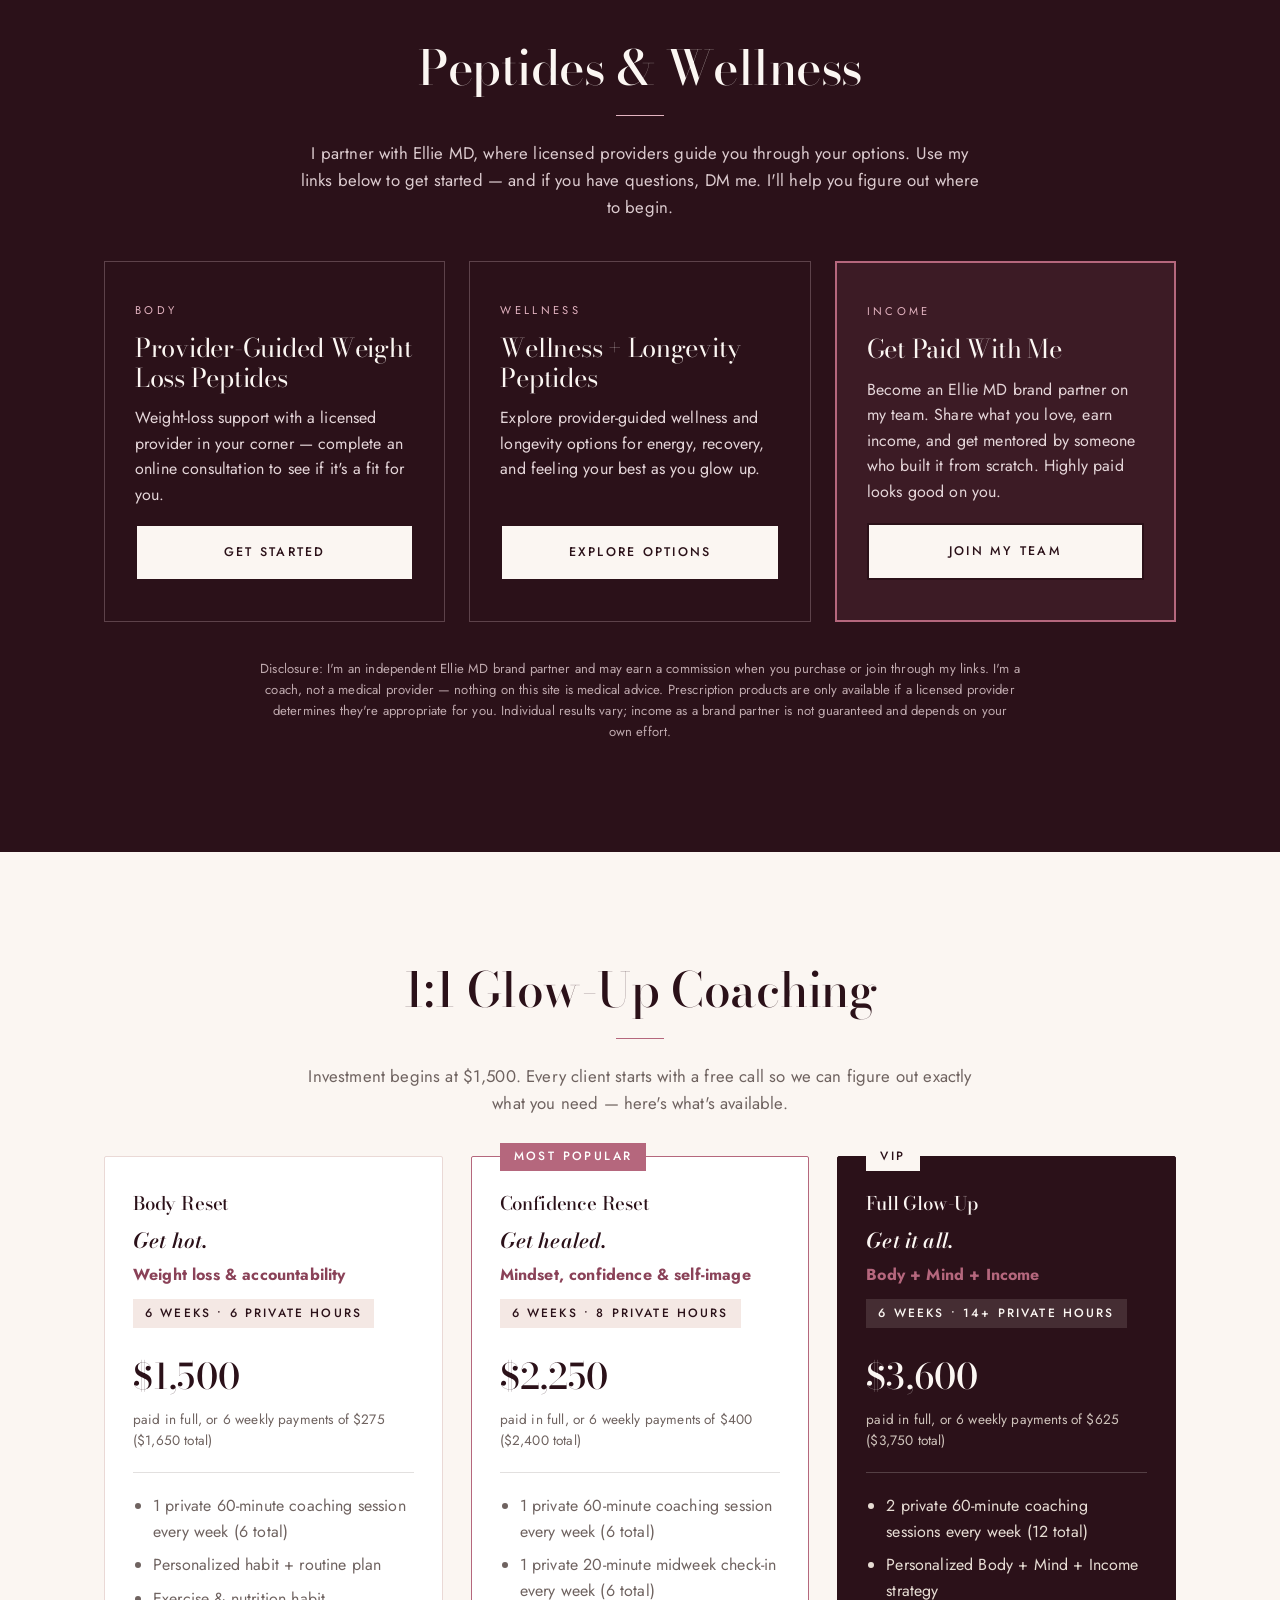
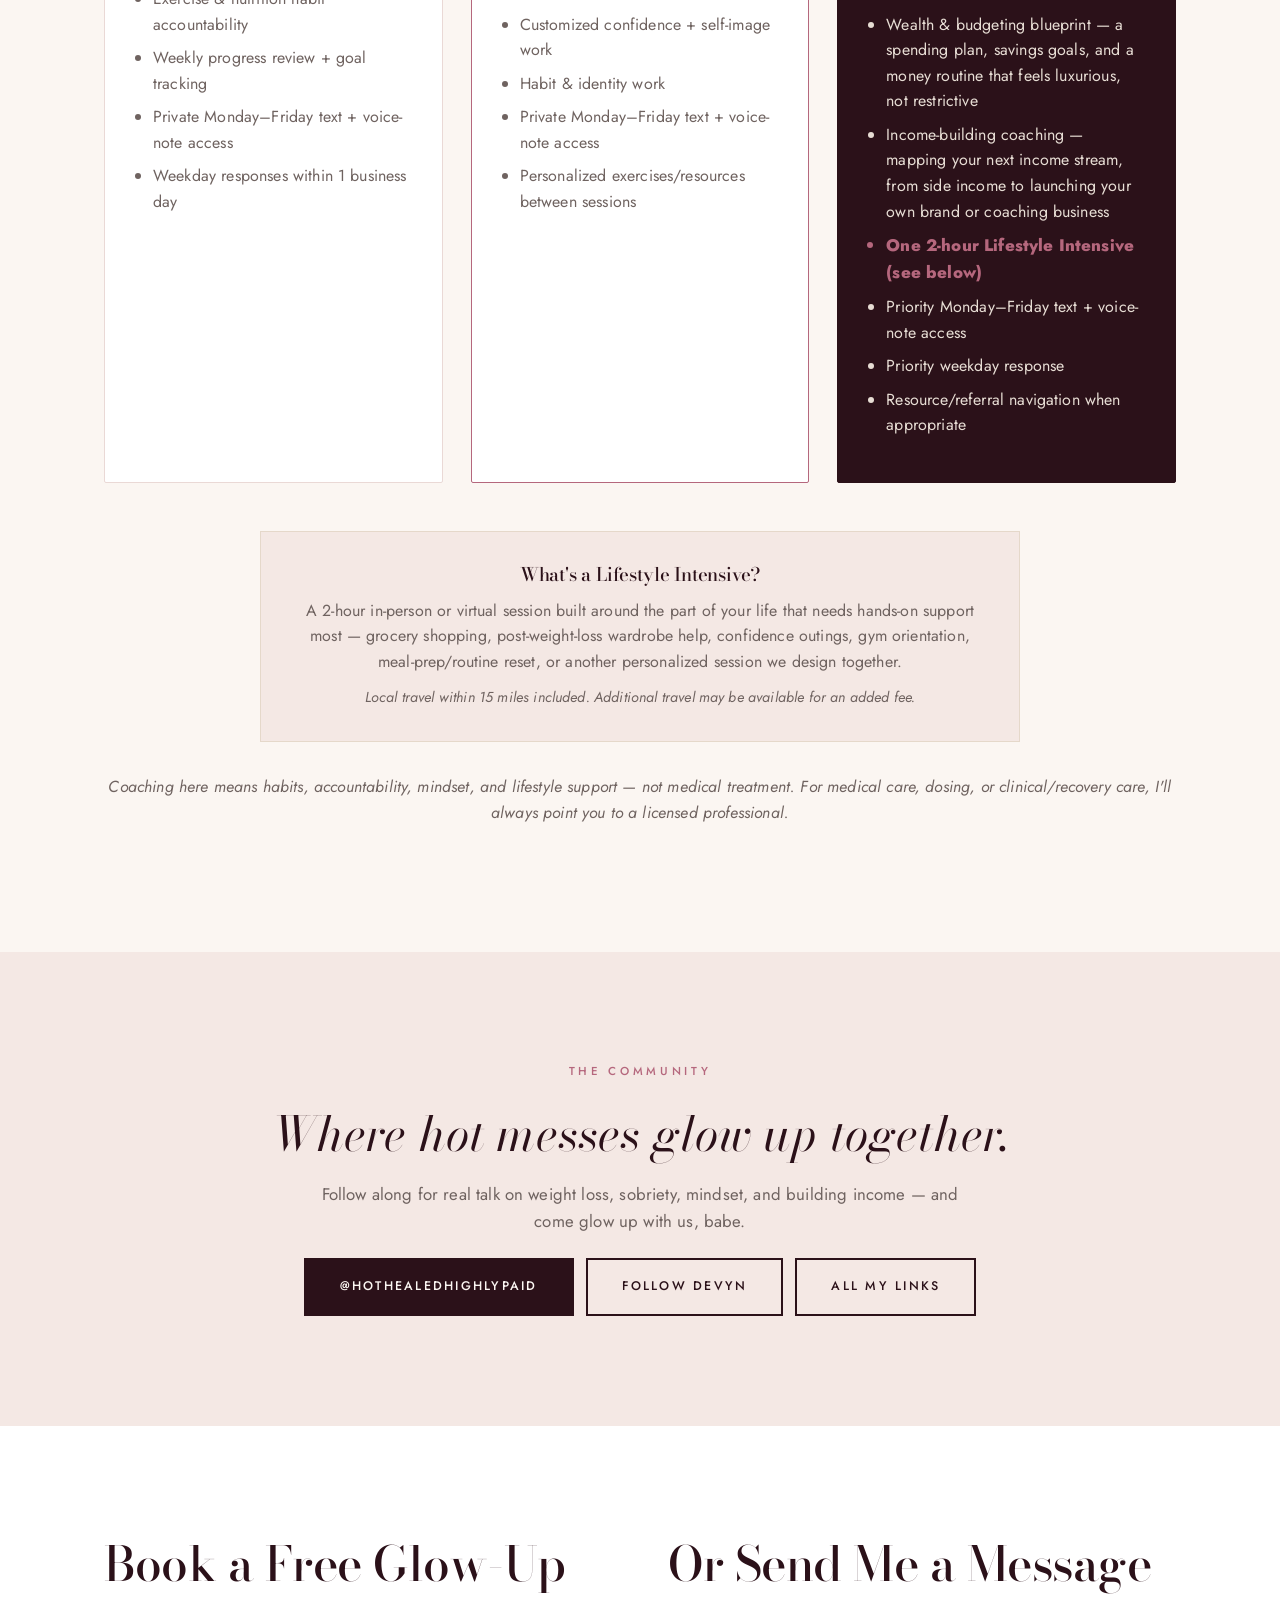
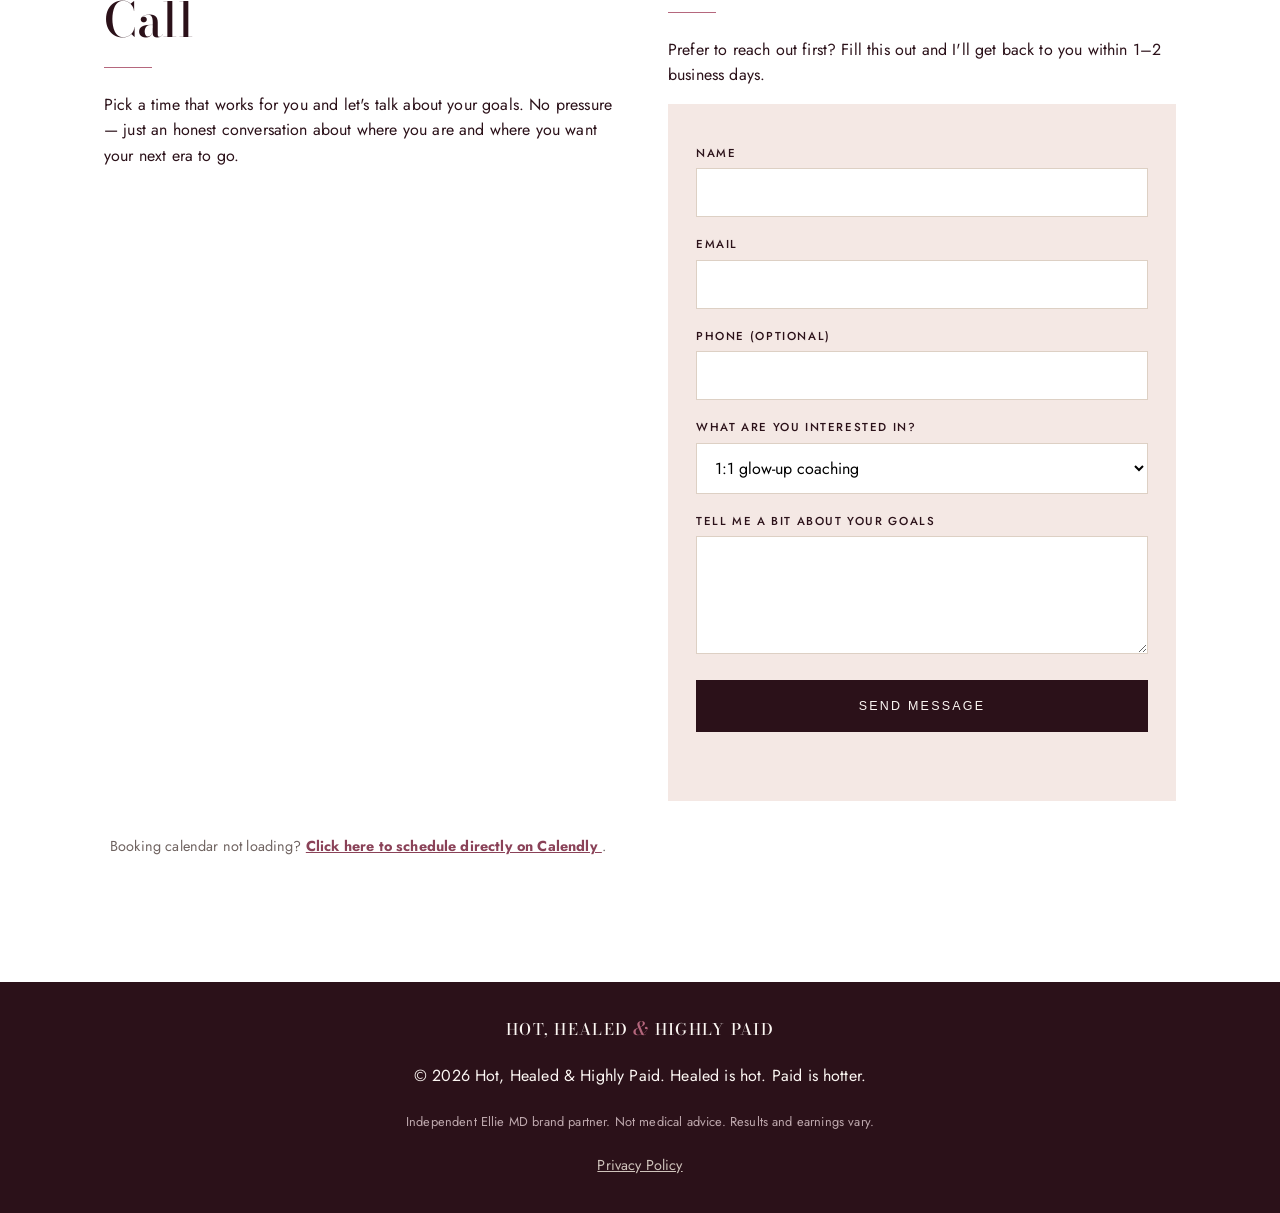
==== commit 305f789d: "Add Why Me section: what sets Devyn apart Co-Authored-By: Claude Opus 5.5 <noreply@anthropic.com> Cl" ====
--- a/index.html
+++ b/index.html
@@ -23,6 +23,7 @@
     <a href="#home" class="logo logo-hhhp">Hot, Healed <em>&amp;</em> Highly Paid</a>
     <nav class="main-nav" id="main-nav">
       <a href="#story">My Story</a>
+      <a href="#why">Why Me</a>
       <a href="#pillars">Body • Mind • Income</a>
       <a href="#shop">Peptides</a>
       <a href="#partner">Get Paid With Me</a>
@@ -85,6 +86,24 @@
         </p>
         <a href="#booking" class="btn btn-primary">Start Your Next Era</a>
       </div>
+    </div>
+  </section>
+
+  <!-- WHY ME -->
+  <section id="why" class="section why">
+    <div class="container why-inner">
+      <p class="eyebrow">Why Me</p>
+      <h2>Most coaches pick a&nbsp;lane.<br><em>I rebuilt all three.</em></h2>
+      <p class="why-tag">80+ pounds. Sober. Self-made. Same&nbsp;woman.</p>
+      <p class="why-body">
+        A trainer can help your body. A therapist can help your mind. A money mentor can
+        help your income. But nobody tells you how much they're tied together — how
+        drinking kept me heavy, how feeling heavy kept me small, and how staying small kept
+        me broke. I didn't learn this in a certification. I lived it, rebuilt it, and now I
+        coach it.
+      </p>
+      <p class="why-close">You don't need three coaches. You need one who&rsquo;s done all&nbsp;three.</p>
+      <a href="#booking" class="btn btn-primary">Book Your Free Glow-Up Call</a>
     </div>
   </section>
 
--- a/styles.css
+++ b/styles.css
@@ -735,3 +735,35 @@
 @media (max-width: 480px) {
   .story-stats { grid-template-columns: 1fr; }
 }
+
+/* Why Me */
+.why {
+  background:
+    radial-gradient(ellipse at bottom, rgba(181, 103, 125, 0.28), transparent 65%),
+    var(--color-ink);
+  color: var(--color-cream);
+  text-align: center;
+}
+.why-inner { max-width: 820px; }
+.why .eyebrow { color: #e3b3c0; }
+.why h2 { font-size: clamp(2.2rem, 5.5vw, 3.8rem); font-weight: 400; line-height: 1.08; }
+.why h2 em { color: #f1d4dc; }
+.why h2::after { background: #e3b3c0; }
+.why-tag {
+  font-family: var(--font-heading);
+  font-style: italic;
+  font-size: clamp(1.2rem, 2.6vw, 1.6rem);
+  color: #f1d4dc;
+  margin: 8px 0 28px;
+}
+.why-body { color: #e5d6d9; font-weight: 300; font-size: 1.08rem; max-width: 680px; margin: 0 auto 28px; }
+.why-close {
+  text-transform: uppercase;
+  letter-spacing: 0.2em;
+  font-size: 0.78rem;
+  font-weight: 500;
+  color: var(--color-cream);
+  margin-bottom: 32px;
+}
+.why .btn-primary { background: var(--color-cream); color: var(--color-ink); border-color: var(--color-cream); }
+.why .btn-primary:hover { background: #f1d4dc; border-color: #f1d4dc; }
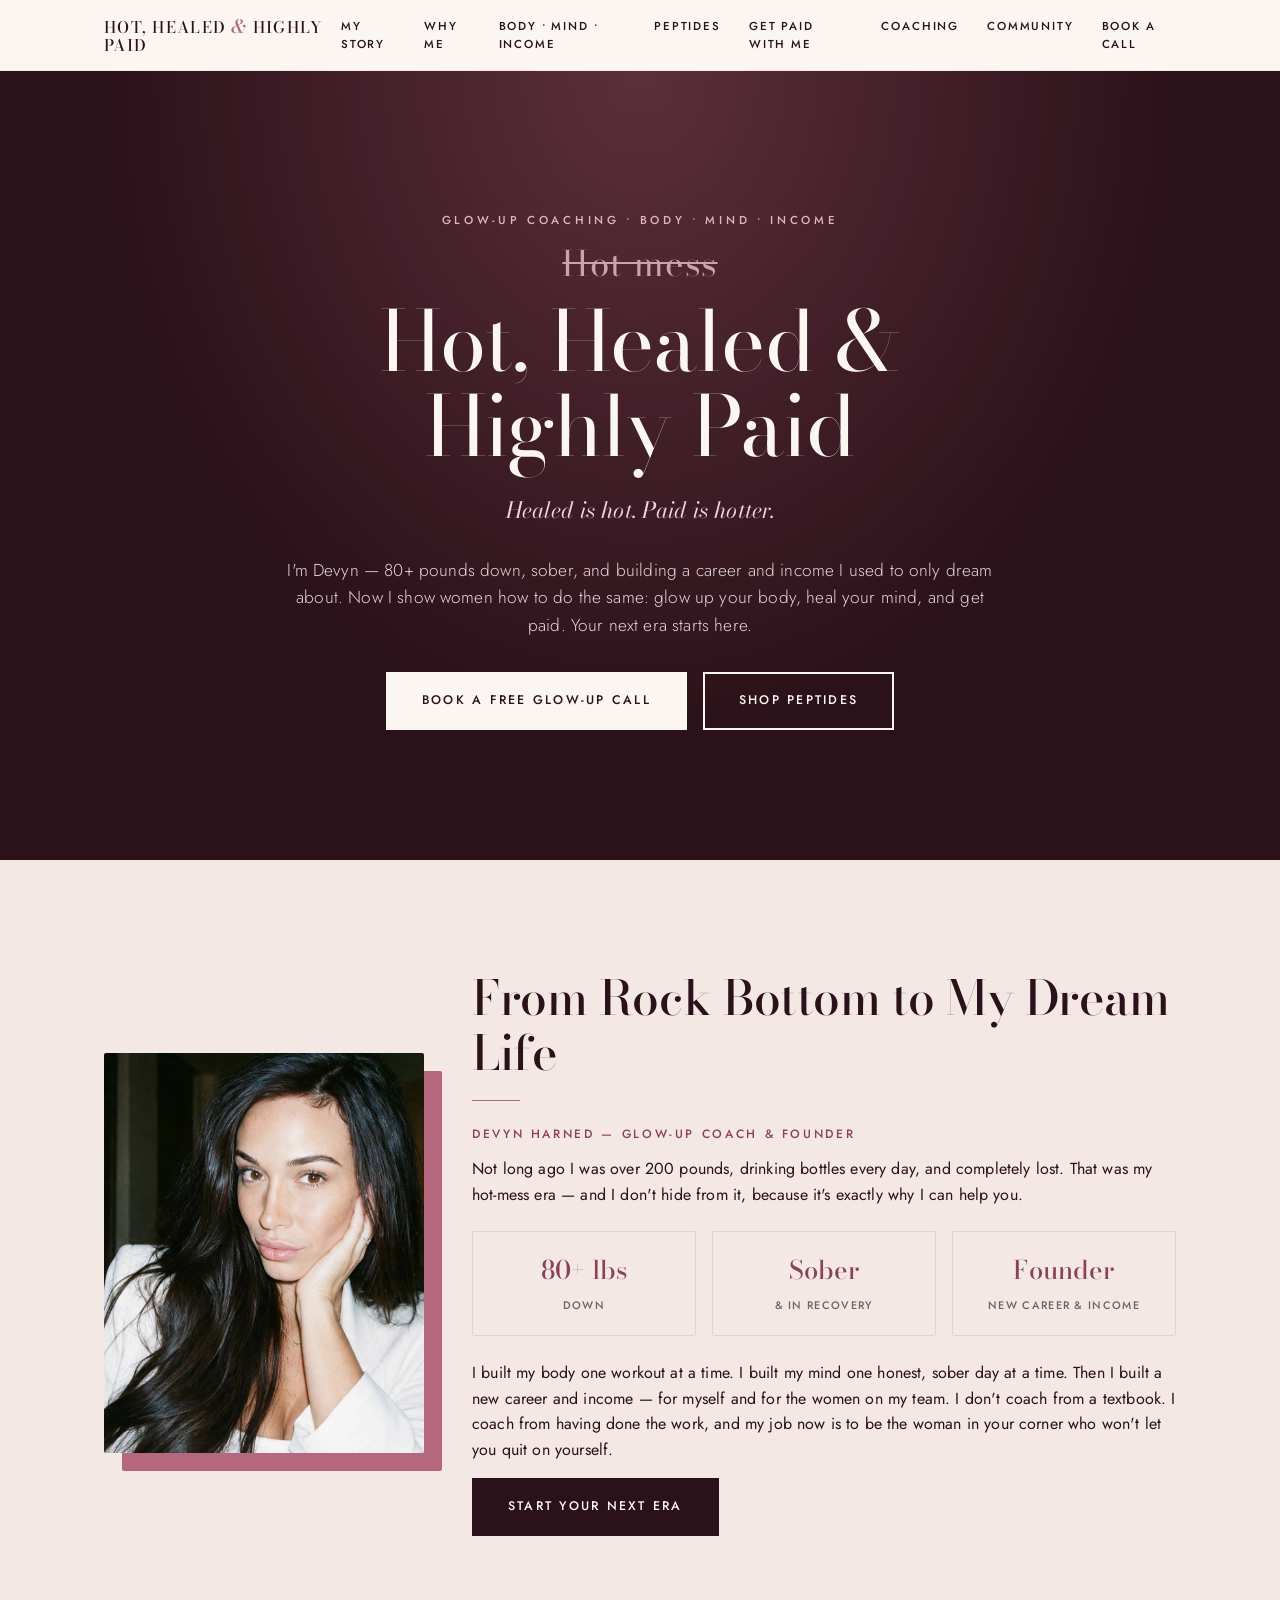
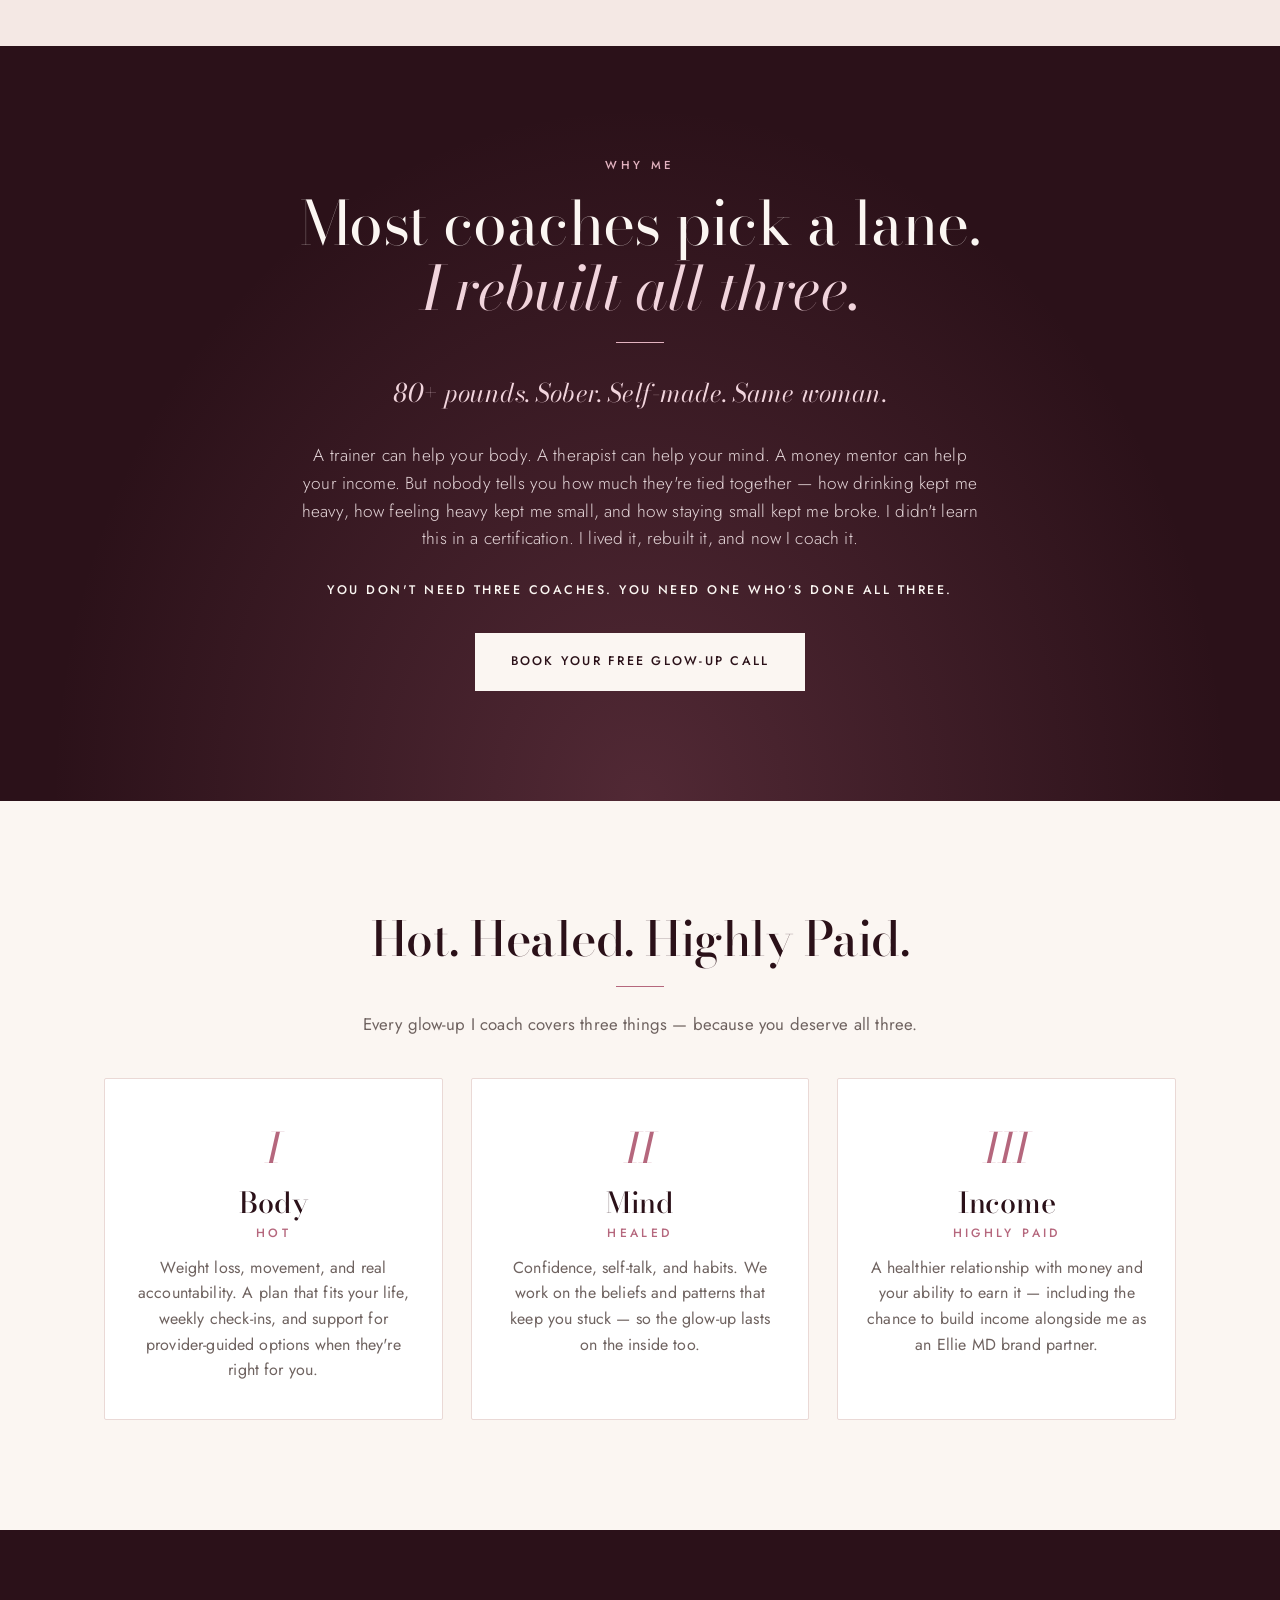
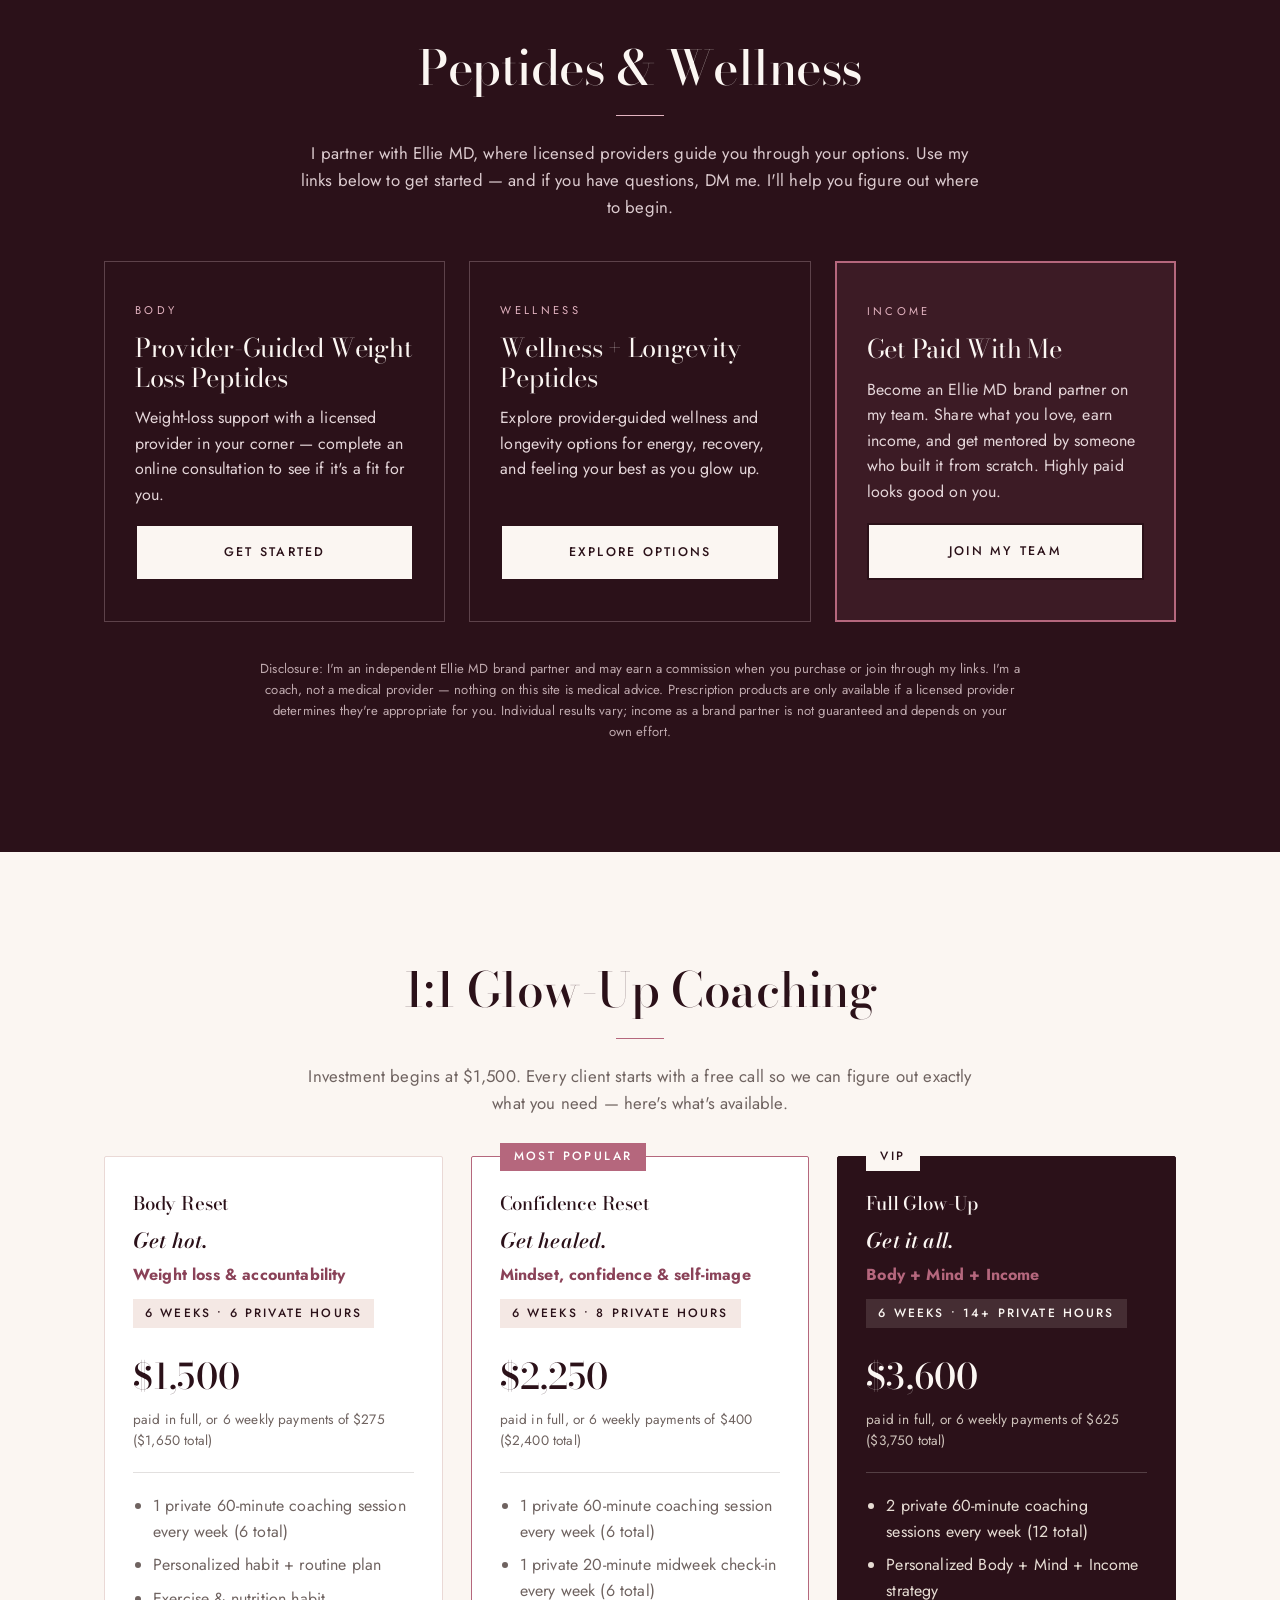
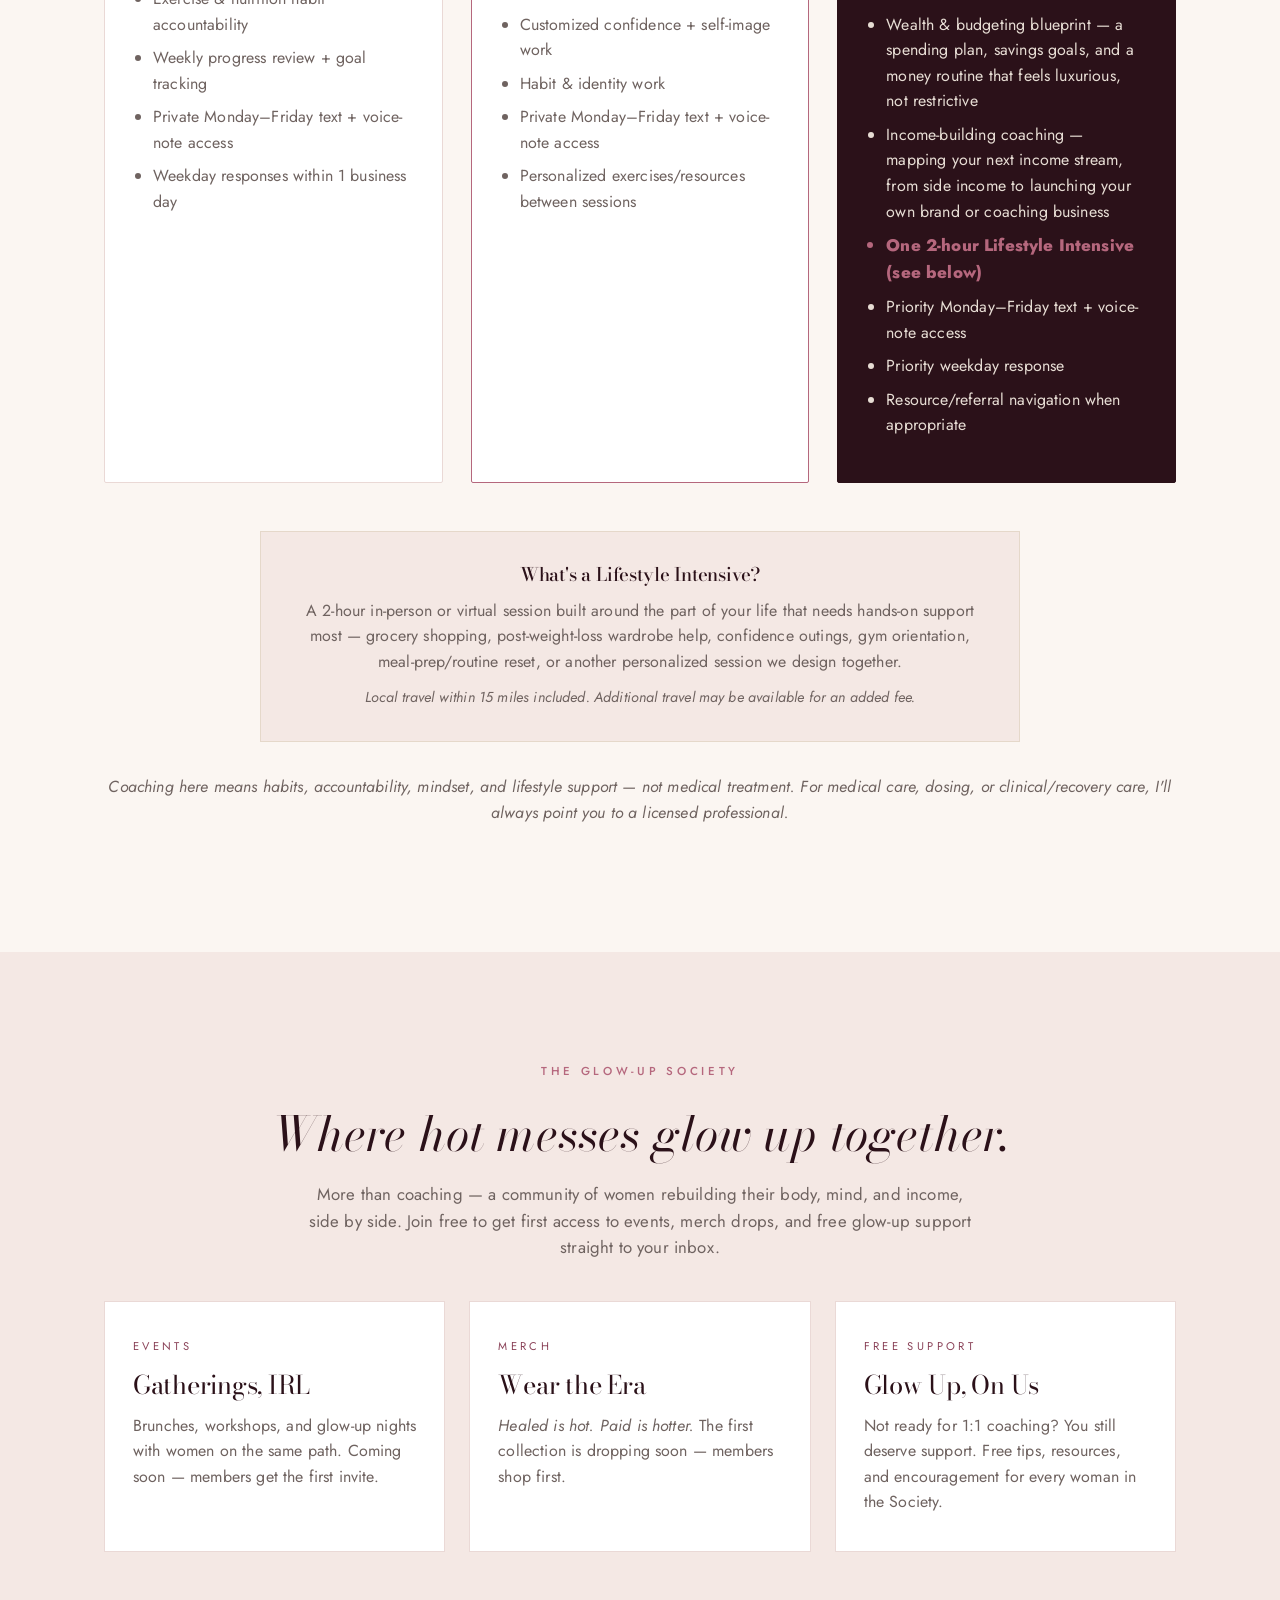
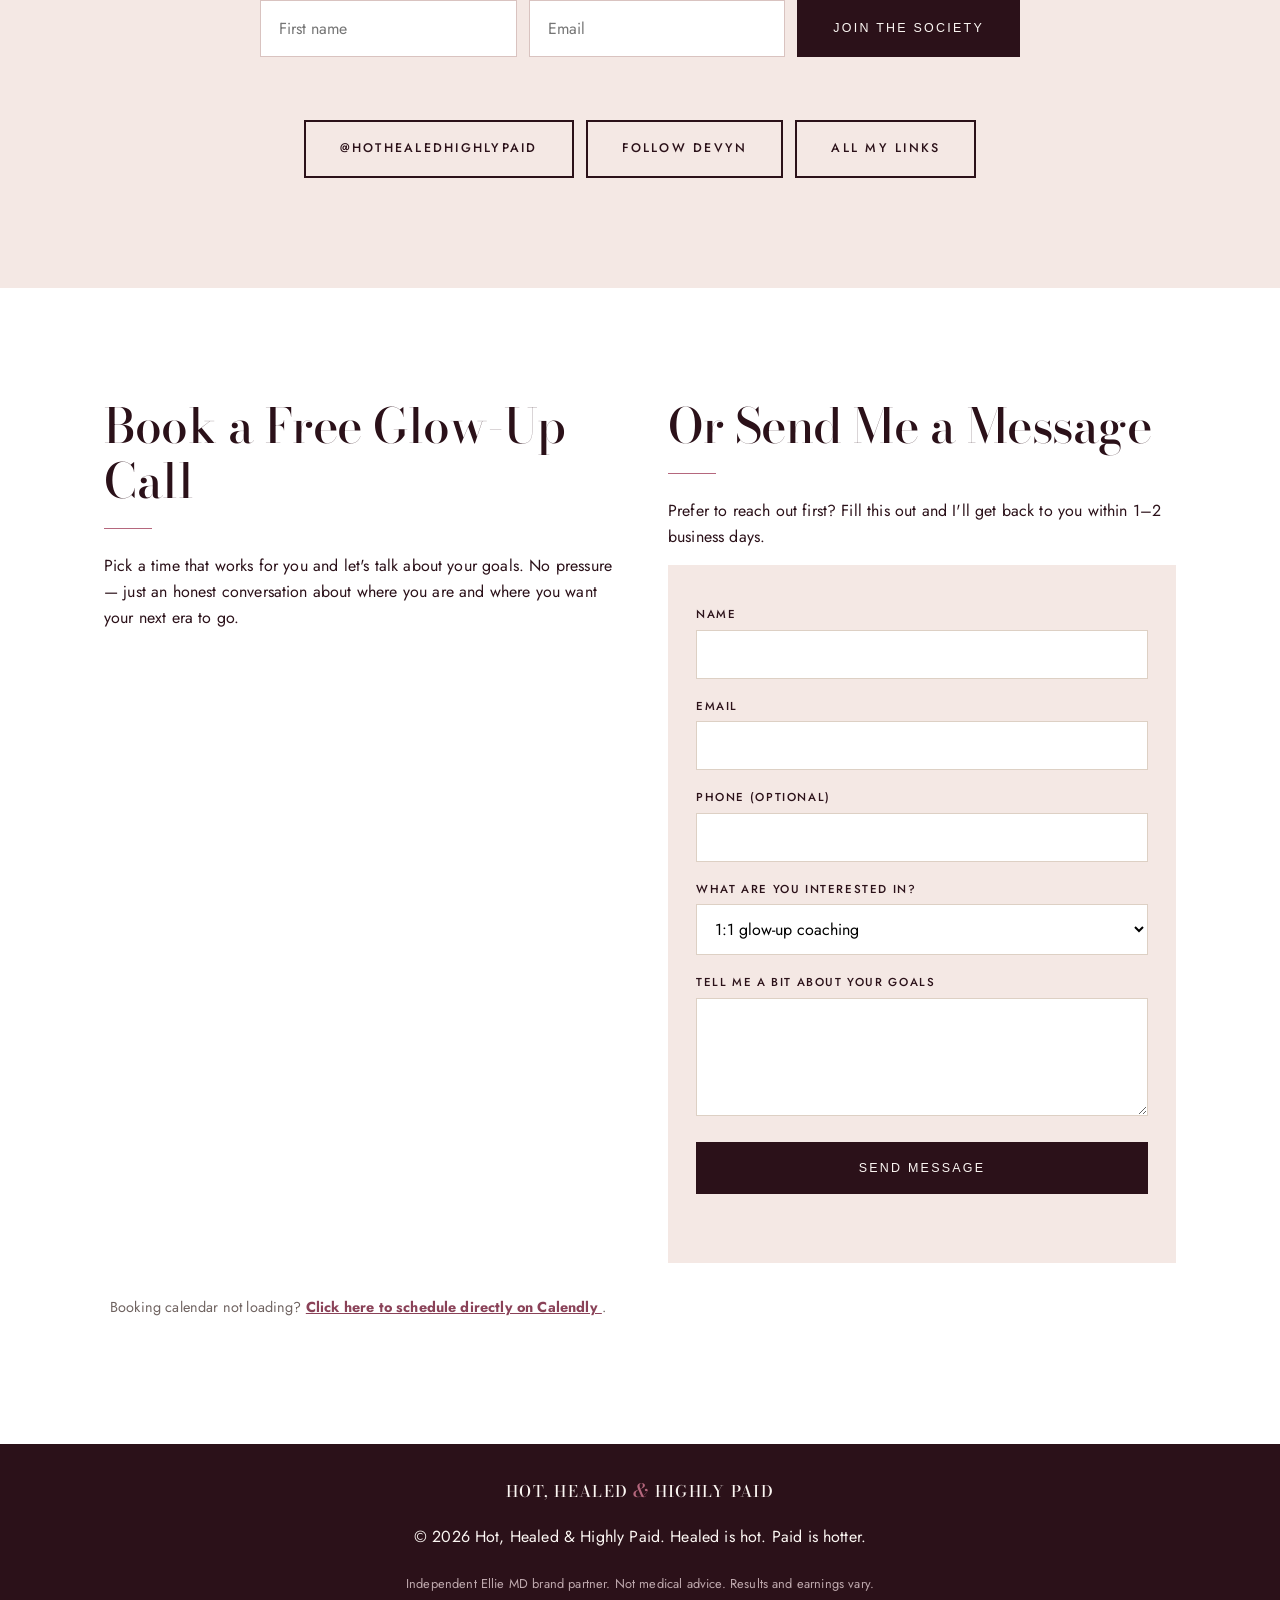
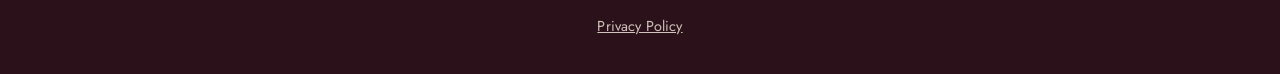
==== commit fb5cf412: "Add Glow-Up Society community section with email signup Events, merch and free-support teasers plus " ====
--- a/index.html
+++ b/index.html
@@ -28,6 +28,7 @@
       <a href="#shop">Peptides</a>
       <a href="#partner">Get Paid With Me</a>
       <a href="#coaching">Coaching</a>
+      <a href="#community">Community</a>
       <a href="#booking">Book a Call</a>
     </nav>
     <button class="nav-toggle" id="nav-toggle" aria-label="Toggle navigation" aria-expanded="false">
@@ -283,16 +284,49 @@
   </section>
 
   <!-- COMMUNITY -->
-  <section class="section community">
+  <section id="community" class="section community">
     <div class="container">
-      <p class="eyebrow">The Community</p>
+      <p class="eyebrow">The Glow-Up Society</p>
       <p class="community-quote">Where hot messes glow up&nbsp;together.</p>
-      <p class="section-lede" style="margin-bottom:0;">
-        Follow along for real talk on weight loss, sobriety, mindset, and building income —
-        and come glow up with us, babe.
-      </p>
+      <p class="section-lede">
+        More than coaching — a community of women rebuilding their body, mind, and income,
+        side by side. Join free to get first access to events, merch drops, and free glow-up
+        support straight to your inbox.
+      </p>
+
+      <div class="society-grid">
+        <div class="society-card">
+          <span class="shop-label">Events</span>
+          <h3>Gatherings, IRL</h3>
+          <p>Brunches, workshops, and glow-up nights with women on the same path. Coming soon — members get the first invite.</p>
+        </div>
+        <div class="society-card">
+          <span class="shop-label">Merch</span>
+          <h3>Wear the Era</h3>
+          <p><em>Healed is hot. Paid is hotter.</em> The first collection is dropping soon — members shop first.</p>
+        </div>
+        <div class="society-card">
+          <span class="shop-label">Free Support</span>
+          <h3>Glow Up, On Us</h3>
+          <p>Not ready for 1:1 coaching? You still deserve support. Free tips, resources, and encouragement for every woman in the Society.</p>
+        </div>
+      </div>
+
+      <form id="society-form" class="society-form js-form" action="https://formspree.io/f/xnpqppzr" method="POST"
+            data-success="You're in, babe. Welcome to the Glow-Up Society. 💋"
+            data-event="society-signup">
+        <input type="hidden" name="_subject" value="New Glow-Up Society member">
+        <input type="hidden" name="interest" value="Glow-Up Society signup">
+        <label class="sr-only" for="society-name">First name</label>
+        <input type="text" id="society-name" name="name" placeholder="First name" required>
+        <label class="sr-only" for="society-email">Email</label>
+        <input type="email" id="society-email" name="email" placeholder="Email" required>
+        <button type="submit" class="btn btn-primary">Join the Society</button>
+        <p class="form-status" role="status"></p>
+      </form>
+
       <div class="social-row">
-        <a href="https://www.instagram.com/hothealedhighlypaid/" class="btn btn-primary" target="_blank" rel="noopener"
+        <a href="https://www.instagram.com/hothealedhighlypaid/" class="btn btn-ghost" target="_blank" rel="noopener"
            data-goatcounter-click="ig-community">@hothealedhighlypaid</a>
         <a href="https://www.instagram.com/realhousewifeofmb/" class="btn btn-ghost" target="_blank" rel="noopener"
            data-goatcounter-click="ig-devyn">Follow Devyn</a>
@@ -330,7 +364,7 @@
         <h2>Or Send Me a Message</h2>
         <p>Prefer to reach out first? Fill this out and I'll get back to you within 1–2 business days.</p>
 
-        <form id="inquiry-form" class="inquiry-form" action="https://formspree.io/f/xnpqppzr" method="POST">
+        <form id="inquiry-form" class="inquiry-form js-form" action="https://formspree.io/f/xnpqppzr" method="POST">
           <input type="hidden" name="_subject" value="New inquiry — Hot, Healed & Highly Paid">
           <label for="name">Name</label>
           <input type="text" id="name" name="name" required>
@@ -353,7 +387,7 @@
           <textarea id="message" name="message" rows="4"></textarea>
 
           <button type="submit" class="btn btn-primary btn-full">Send Message</button>
-          <p id="form-status" class="form-status" role="status"></p>
+          <p class="form-status" role="status"></p>
         </form>
       </div>
 
--- a/styles.css
+++ b/styles.css
@@ -767,3 +767,49 @@
 }
 .why .btn-primary { background: var(--color-cream); color: var(--color-ink); border-color: var(--color-cream); }
 .why .btn-primary:hover { background: #f1d4dc; border-color: #f1d4dc; }
+
+/* Glow-Up Society */
+.society-grid {
+  display: grid;
+  grid-template-columns: repeat(3, 1fr);
+  gap: 24px;
+  margin: 8px 0 48px;
+  text-align: left;
+}
+.society-card {
+  background: var(--color-white);
+  border: 1px solid #ead9d6;
+  padding: 36px 28px;
+  display: flex;
+  flex-direction: column;
+}
+.society-card .shop-label { color: var(--color-accent-dark); }
+.society-card h3 { font-size: 1.6rem; font-weight: 400; }
+.society-card p { color: var(--color-muted); margin: 0; }
+.society-form {
+  display: flex;
+  gap: 12px;
+  justify-content: center;
+  flex-wrap: wrap;
+  max-width: 760px;
+  margin: 0 auto;
+}
+.society-form input[type="text"],
+.society-form input[type="email"] {
+  flex: 1 1 200px;
+  padding: 16px 18px;
+  border: 1px solid #d9c3c0;
+  border-radius: 0;
+  font-family: var(--font-body);
+  font-size: 1rem;
+  background: var(--color-white);
+}
+.society-form .form-status { flex-basis: 100%; margin: 8px 0 0; }
+.sr-only {
+  position: absolute; width: 1px; height: 1px; padding: 0; margin: -1px;
+  overflow: hidden; clip: rect(0, 0, 0, 0); border: 0;
+}
+@media (max-width: 900px) {
+  .society-grid { grid-template-columns: 1fr; }
+  .society-form .btn { width: 100%; }
+}
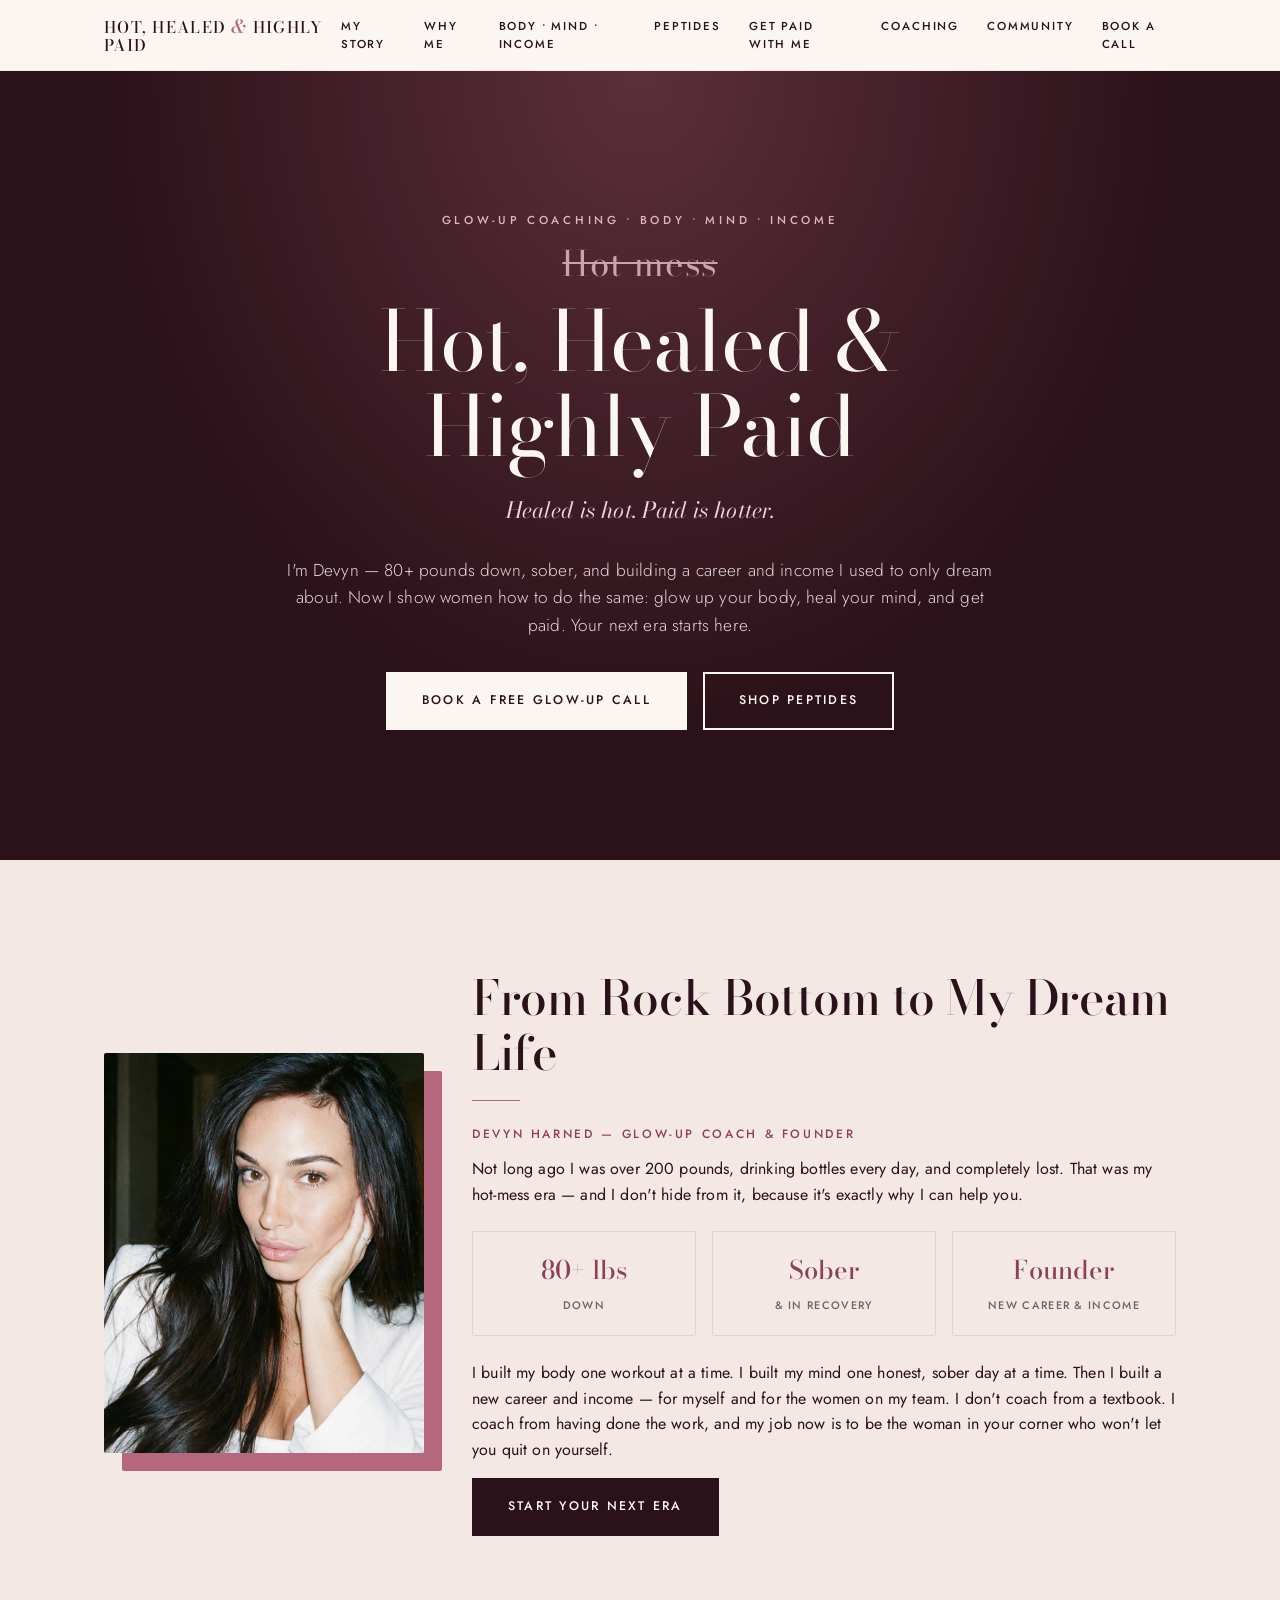
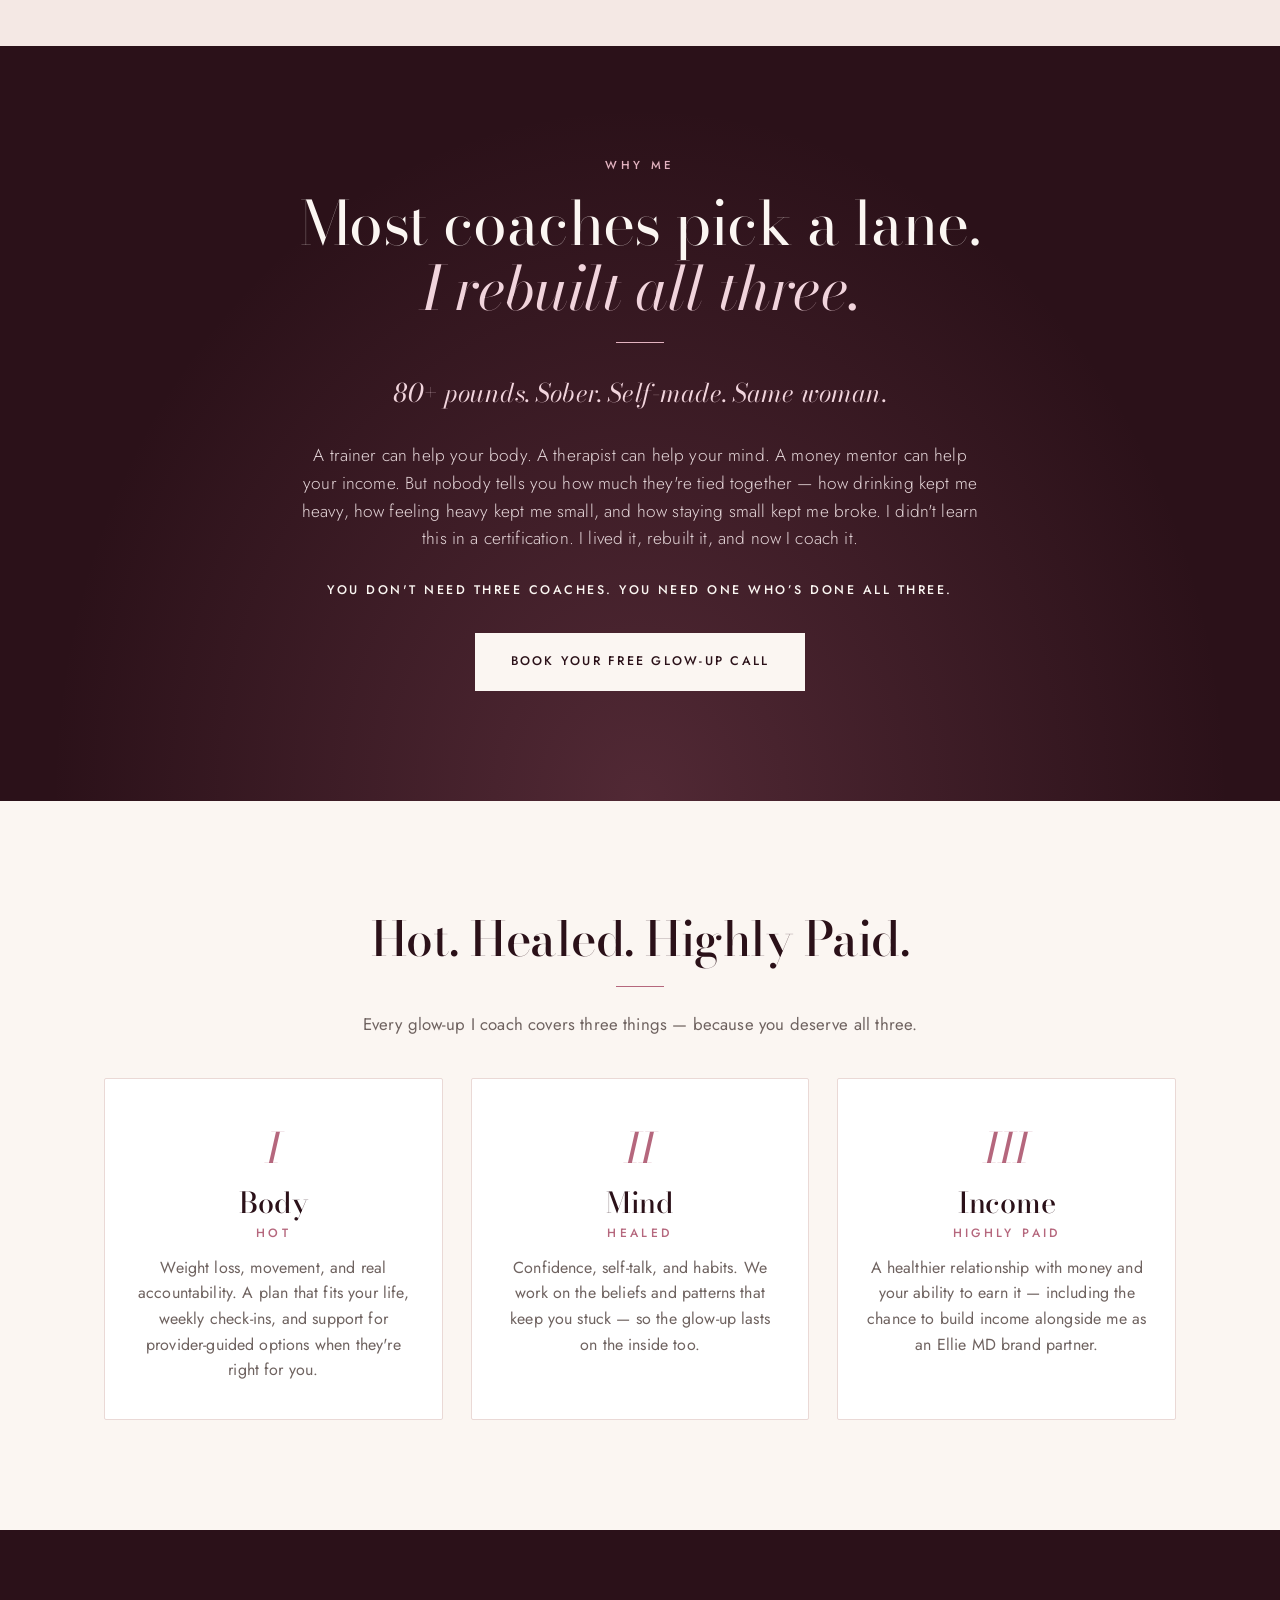
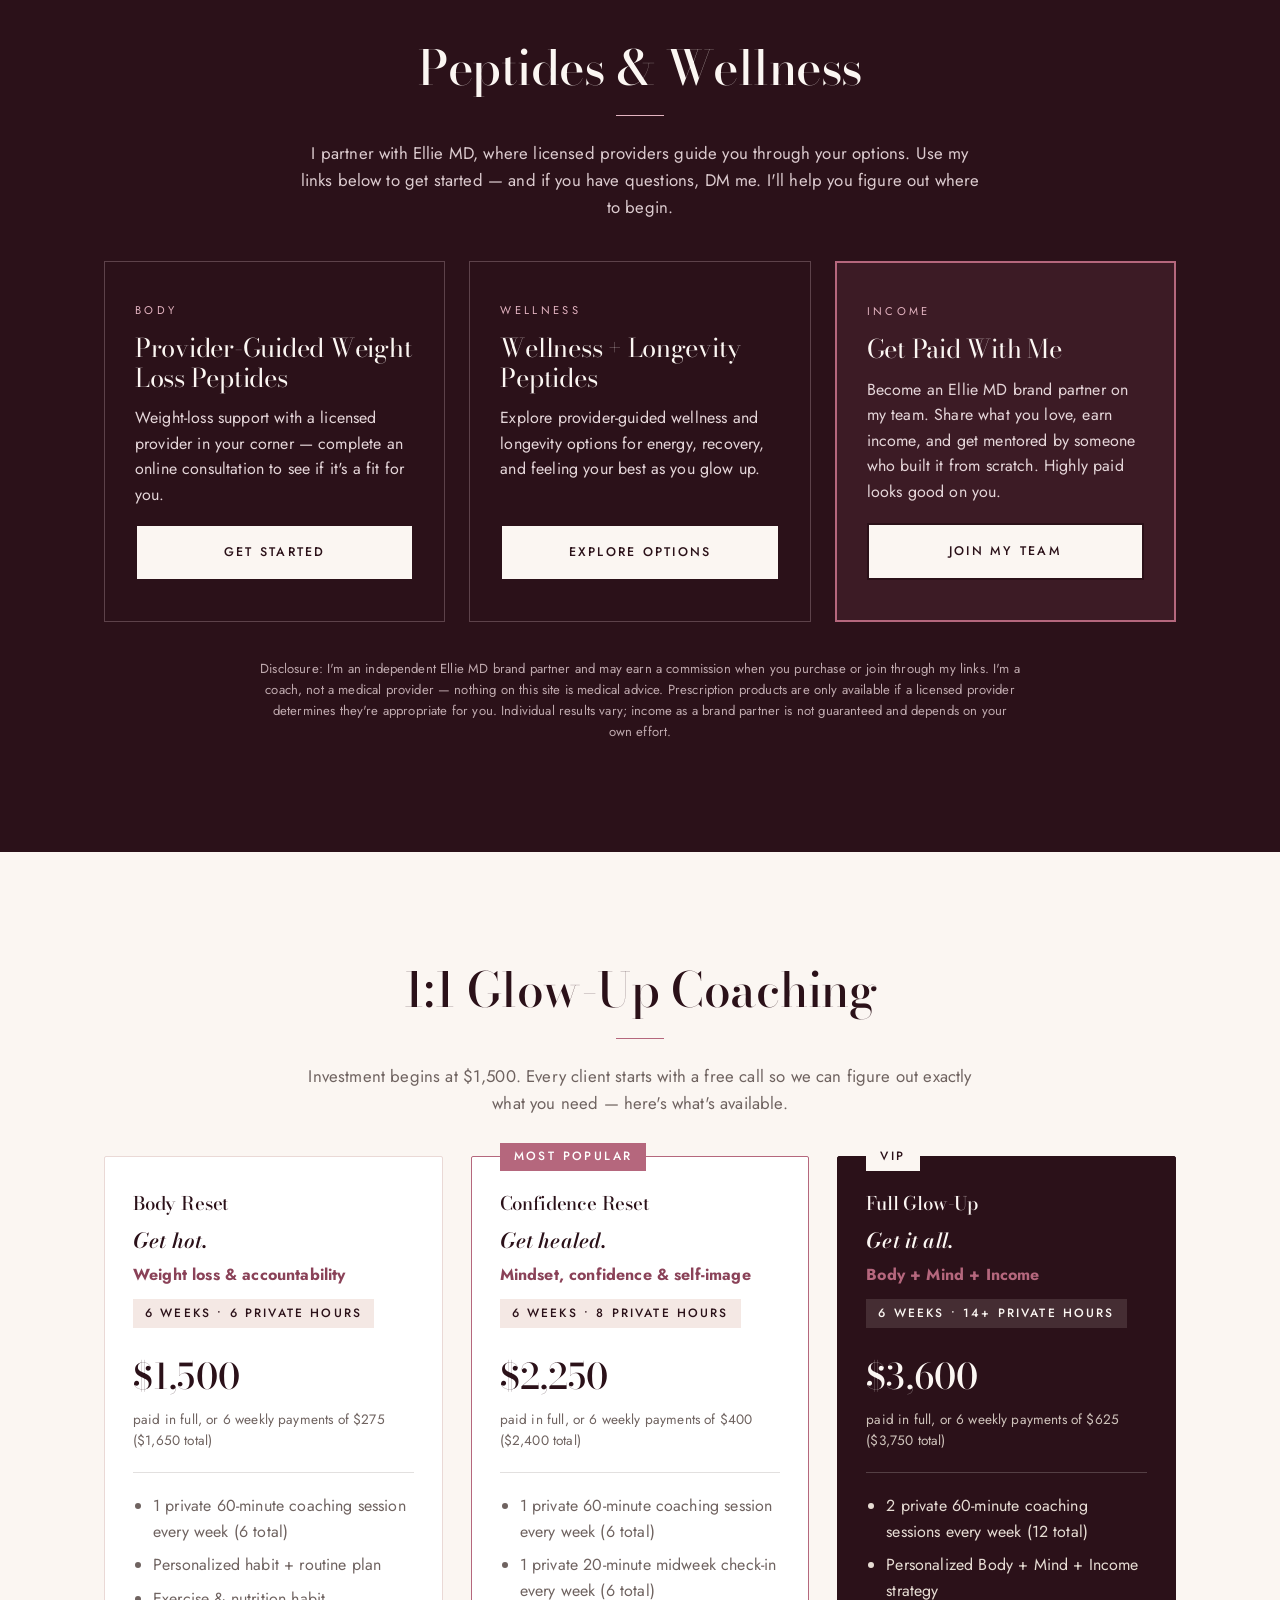
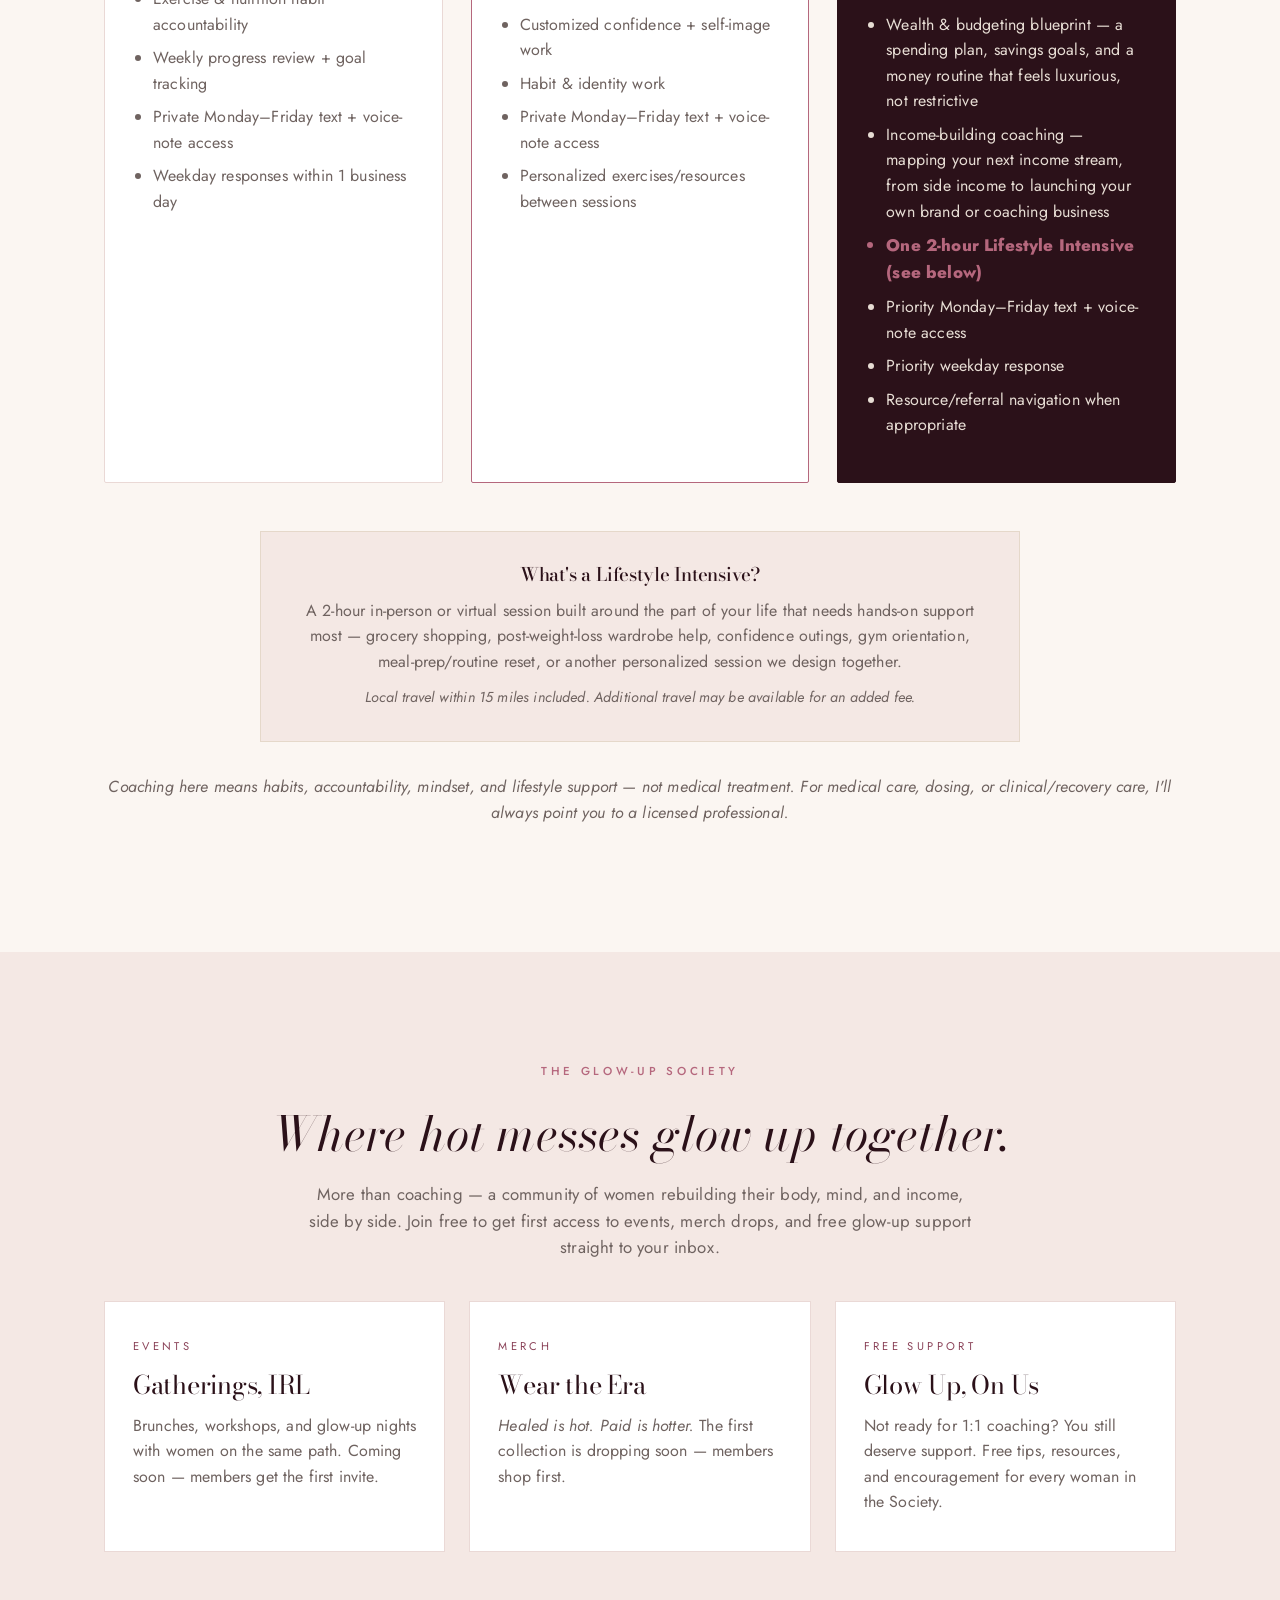
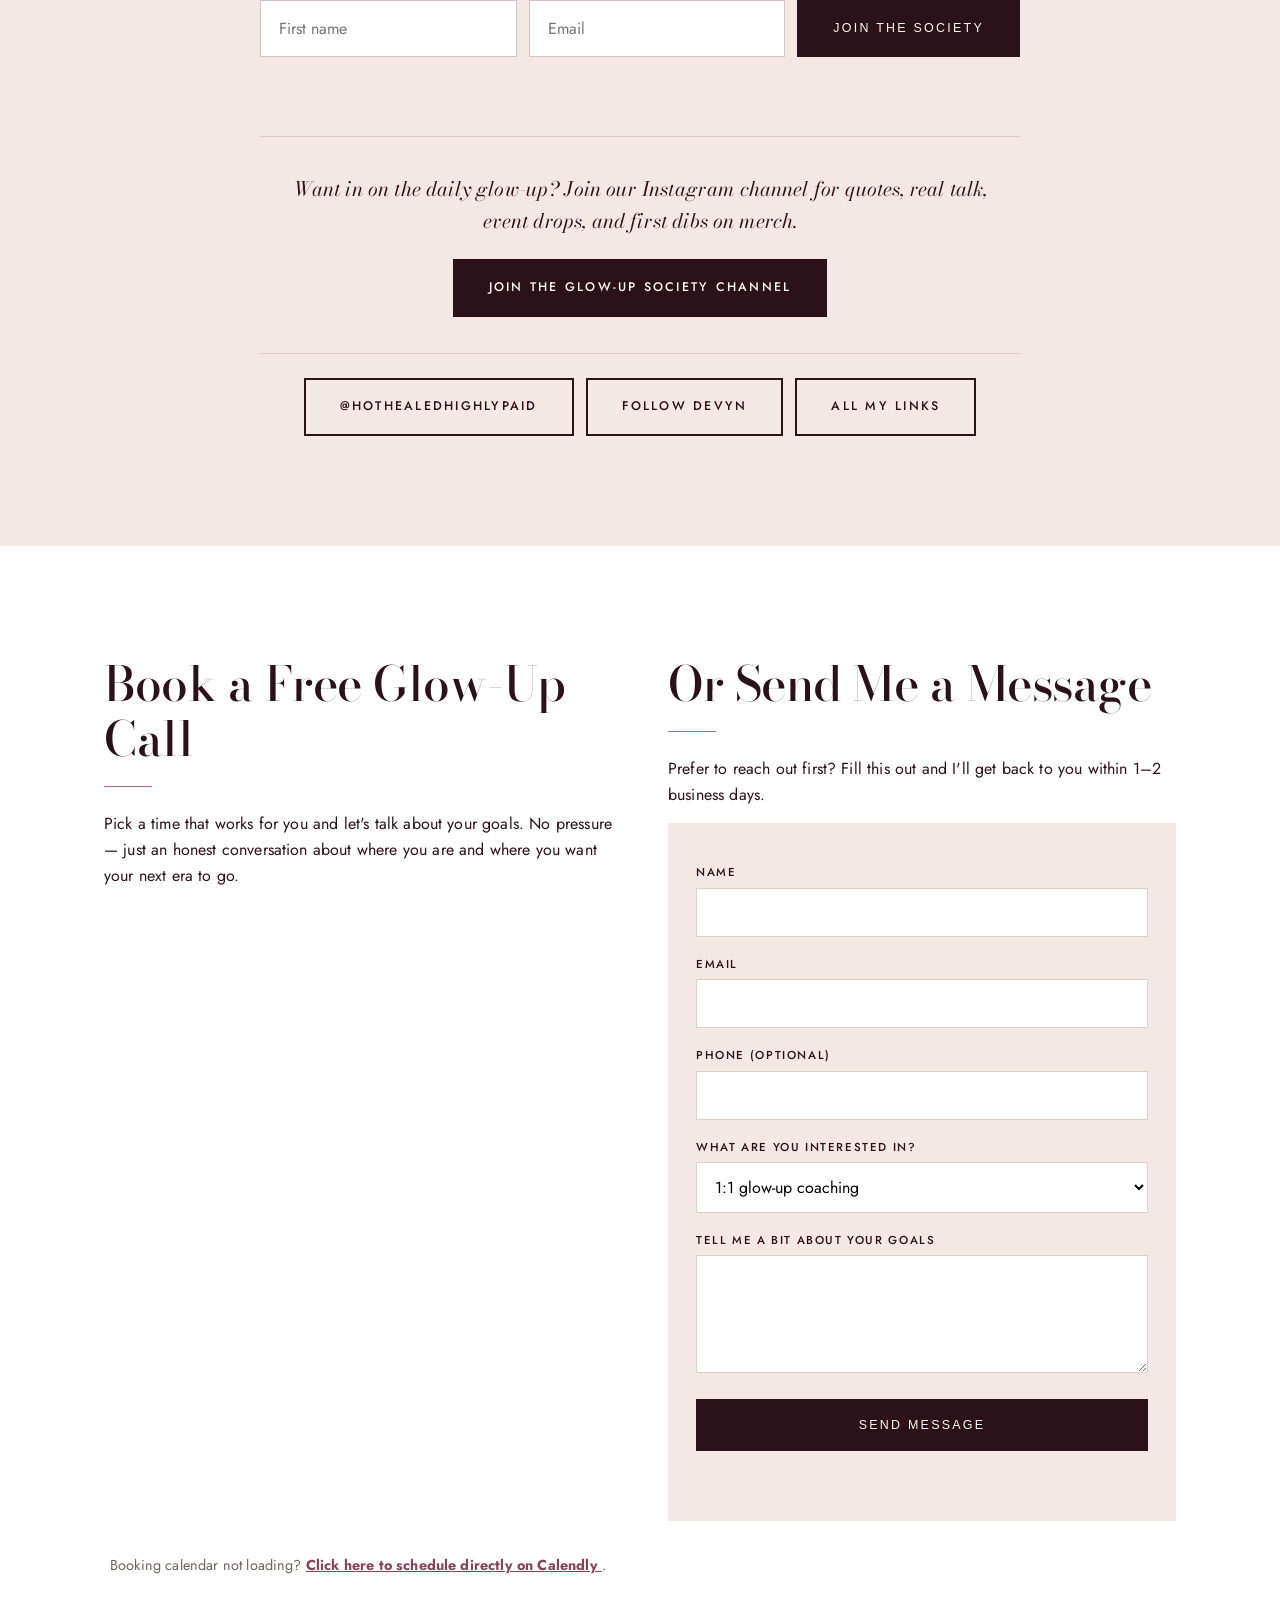
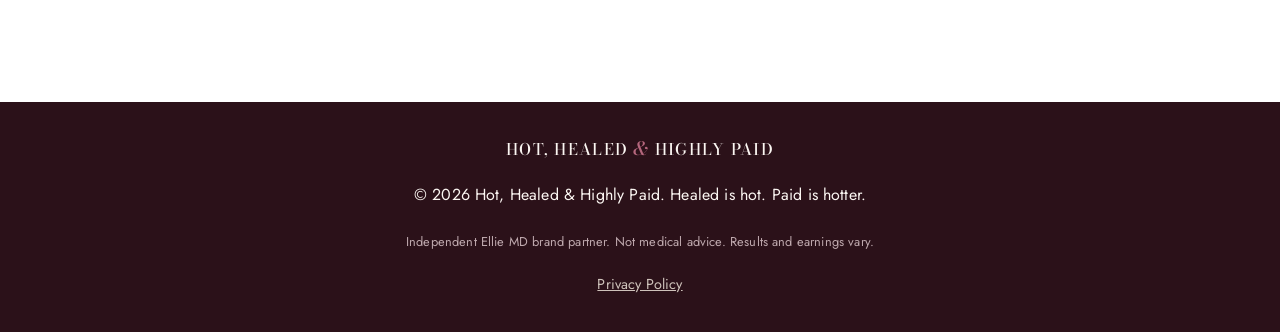
==== commit 9c3eff73: "Add Glow-Up Society Instagram channel button Co-Authored-By: Claude Opus 5.5 <noreply@anthropic.com>" ====
--- a/index.html
+++ b/index.html
@@ -325,6 +325,12 @@
         <p class="form-status" role="status"></p>
       </form>
 
+      <div class="channel-callout">
+        <p class="channel-text">Want in on the daily glow-up? Join our Instagram channel for quotes, real talk, event drops, and first dibs on merch.</p>
+        <a href="https://www.instagram.com/channel/5jurv5lKrIqJGgF2/" class="btn btn-primary" target="_blank" rel="noopener"
+           data-goatcounter-click="ig-glowup-society-channel">Join the Glow-Up Society Channel</a>
+      </div>
+
       <div class="social-row">
         <a href="https://www.instagram.com/hothealedhighlypaid/" class="btn btn-ghost" target="_blank" rel="noopener"
            data-goatcounter-click="ig-community">@hothealedhighlypaid</a>
--- a/styles.css
+++ b/styles.css
@@ -813,3 +813,17 @@
   .society-grid { grid-template-columns: 1fr; }
   .society-form .btn { width: 100%; }
 }
+.channel-callout {
+  max-width: 760px;
+  margin: 40px auto 0;
+  padding: 36px 28px;
+  border-top: 1px solid #e0cbc8;
+  border-bottom: 1px solid #e0cbc8;
+}
+.channel-text {
+  font-family: var(--font-heading);
+  font-style: italic;
+  font-size: 1.25rem;
+  margin-bottom: 22px;
+}
+@media (max-width: 900px) { .channel-callout .btn { width: 100%; } }
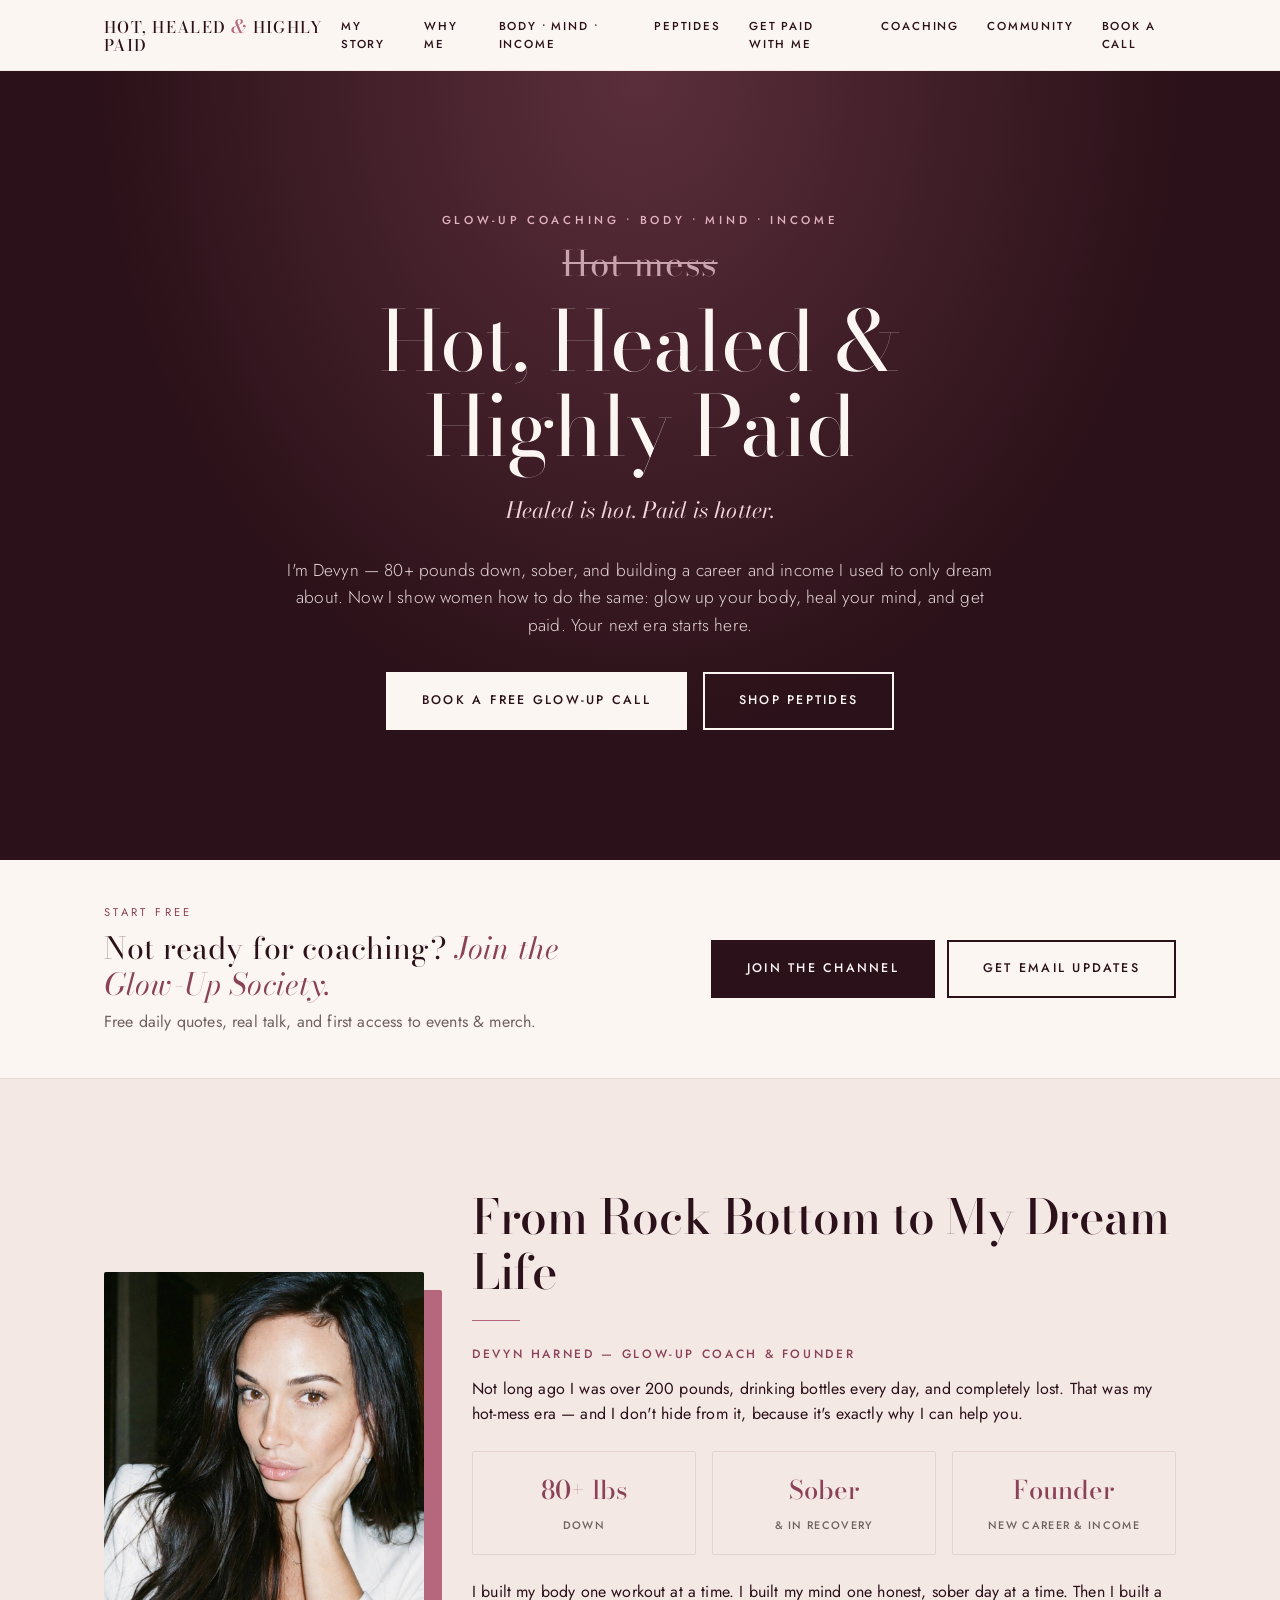
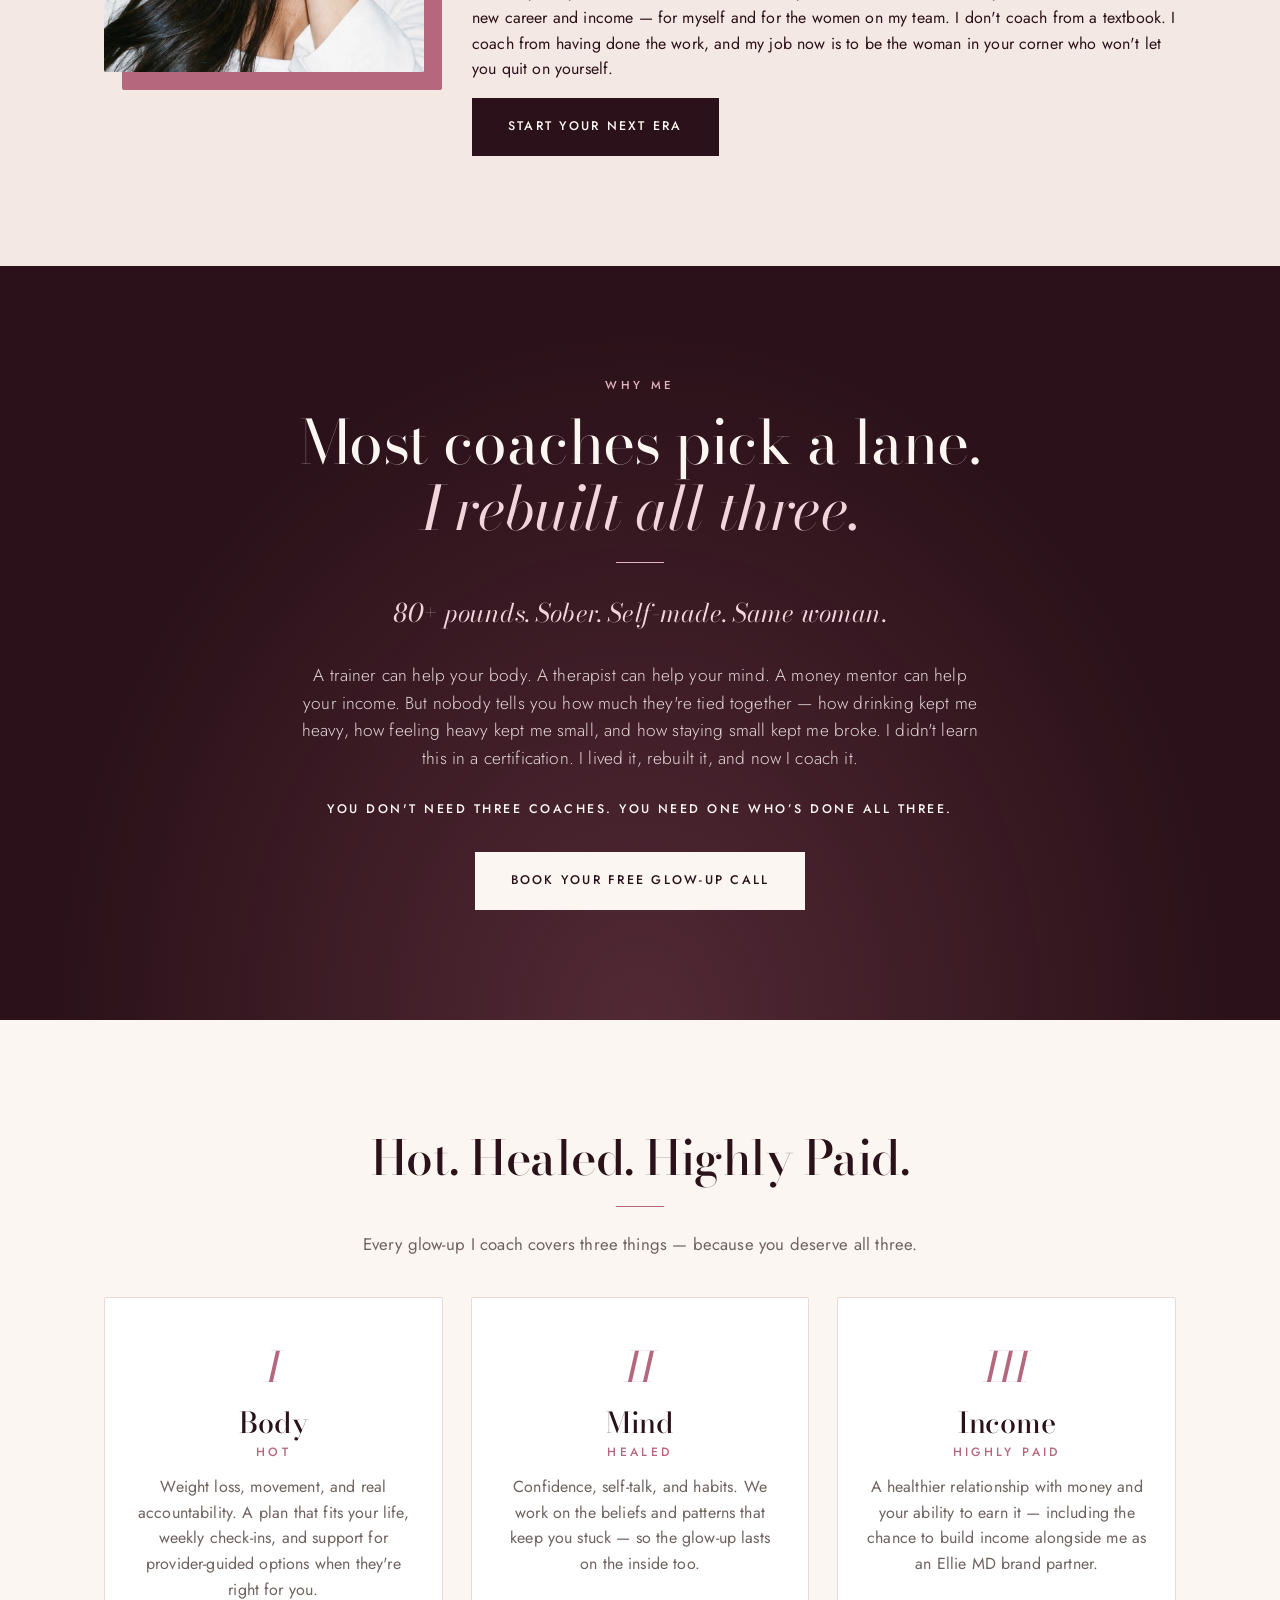
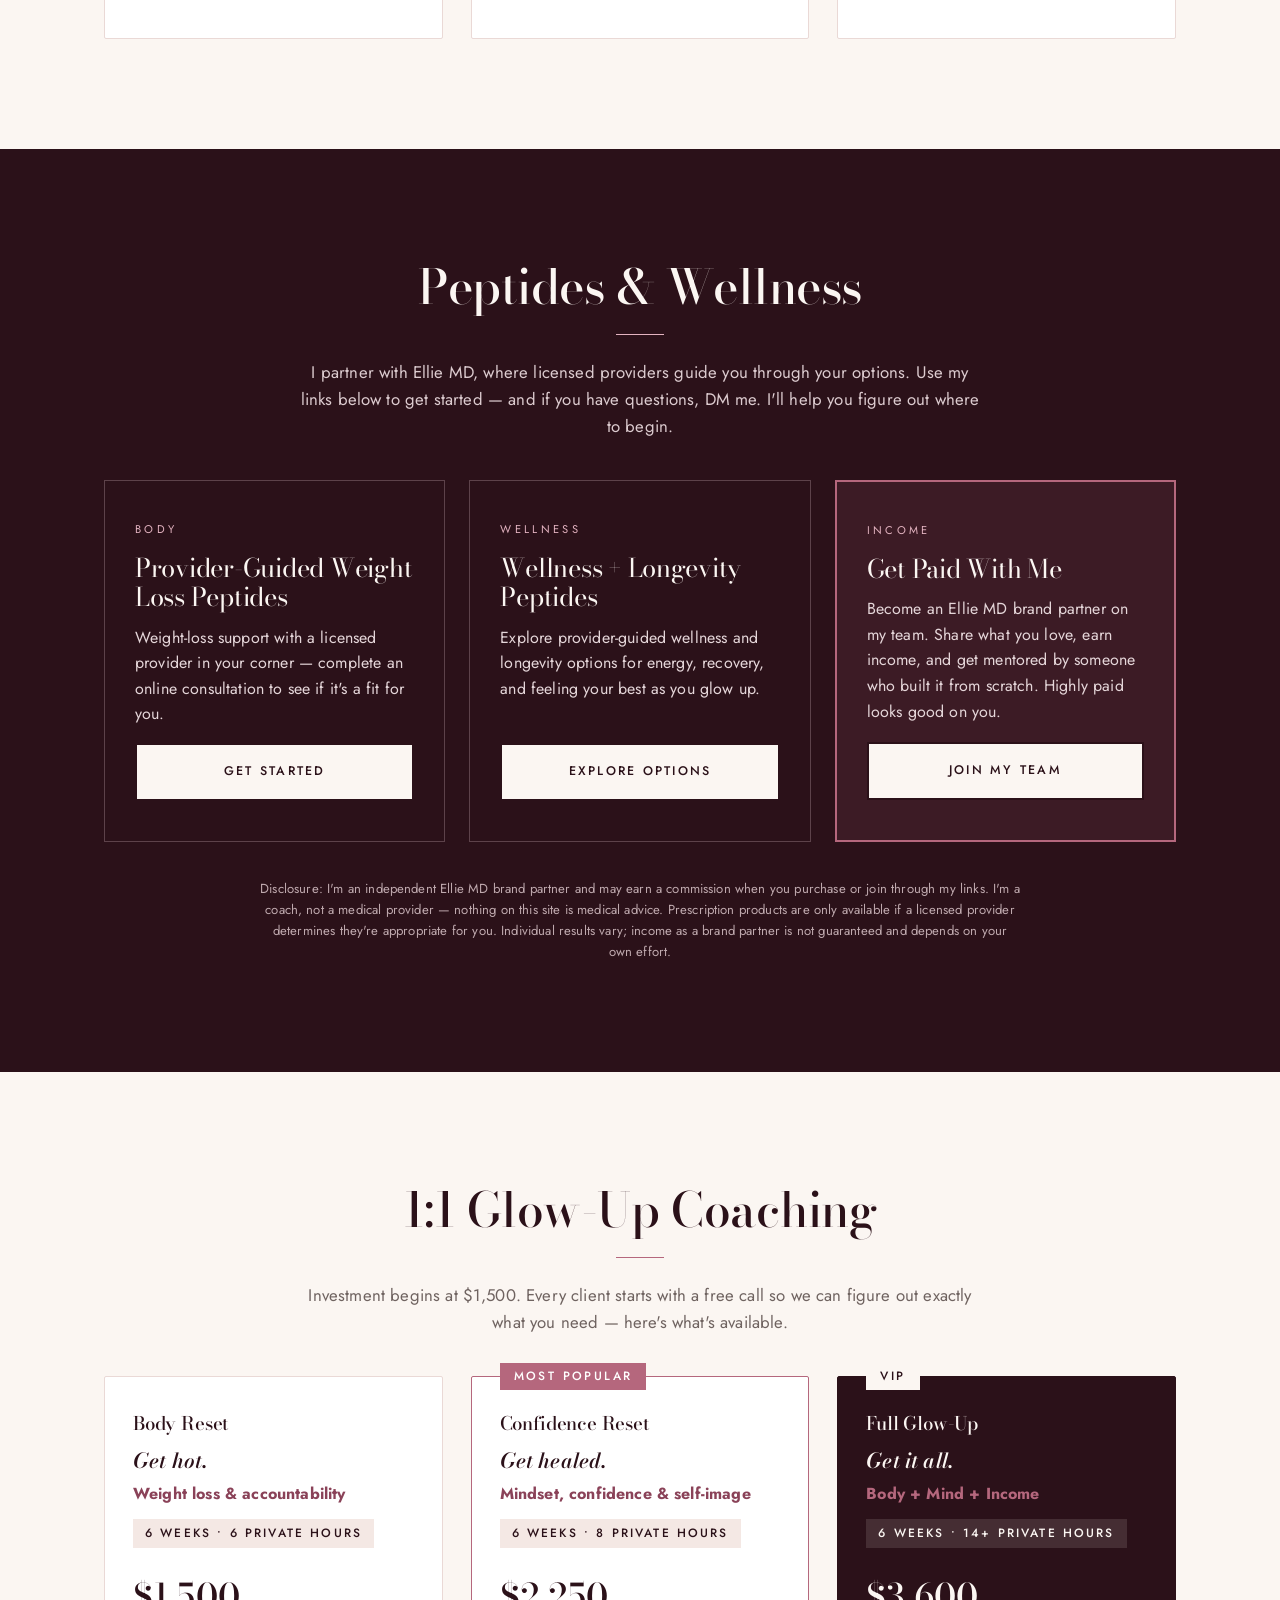
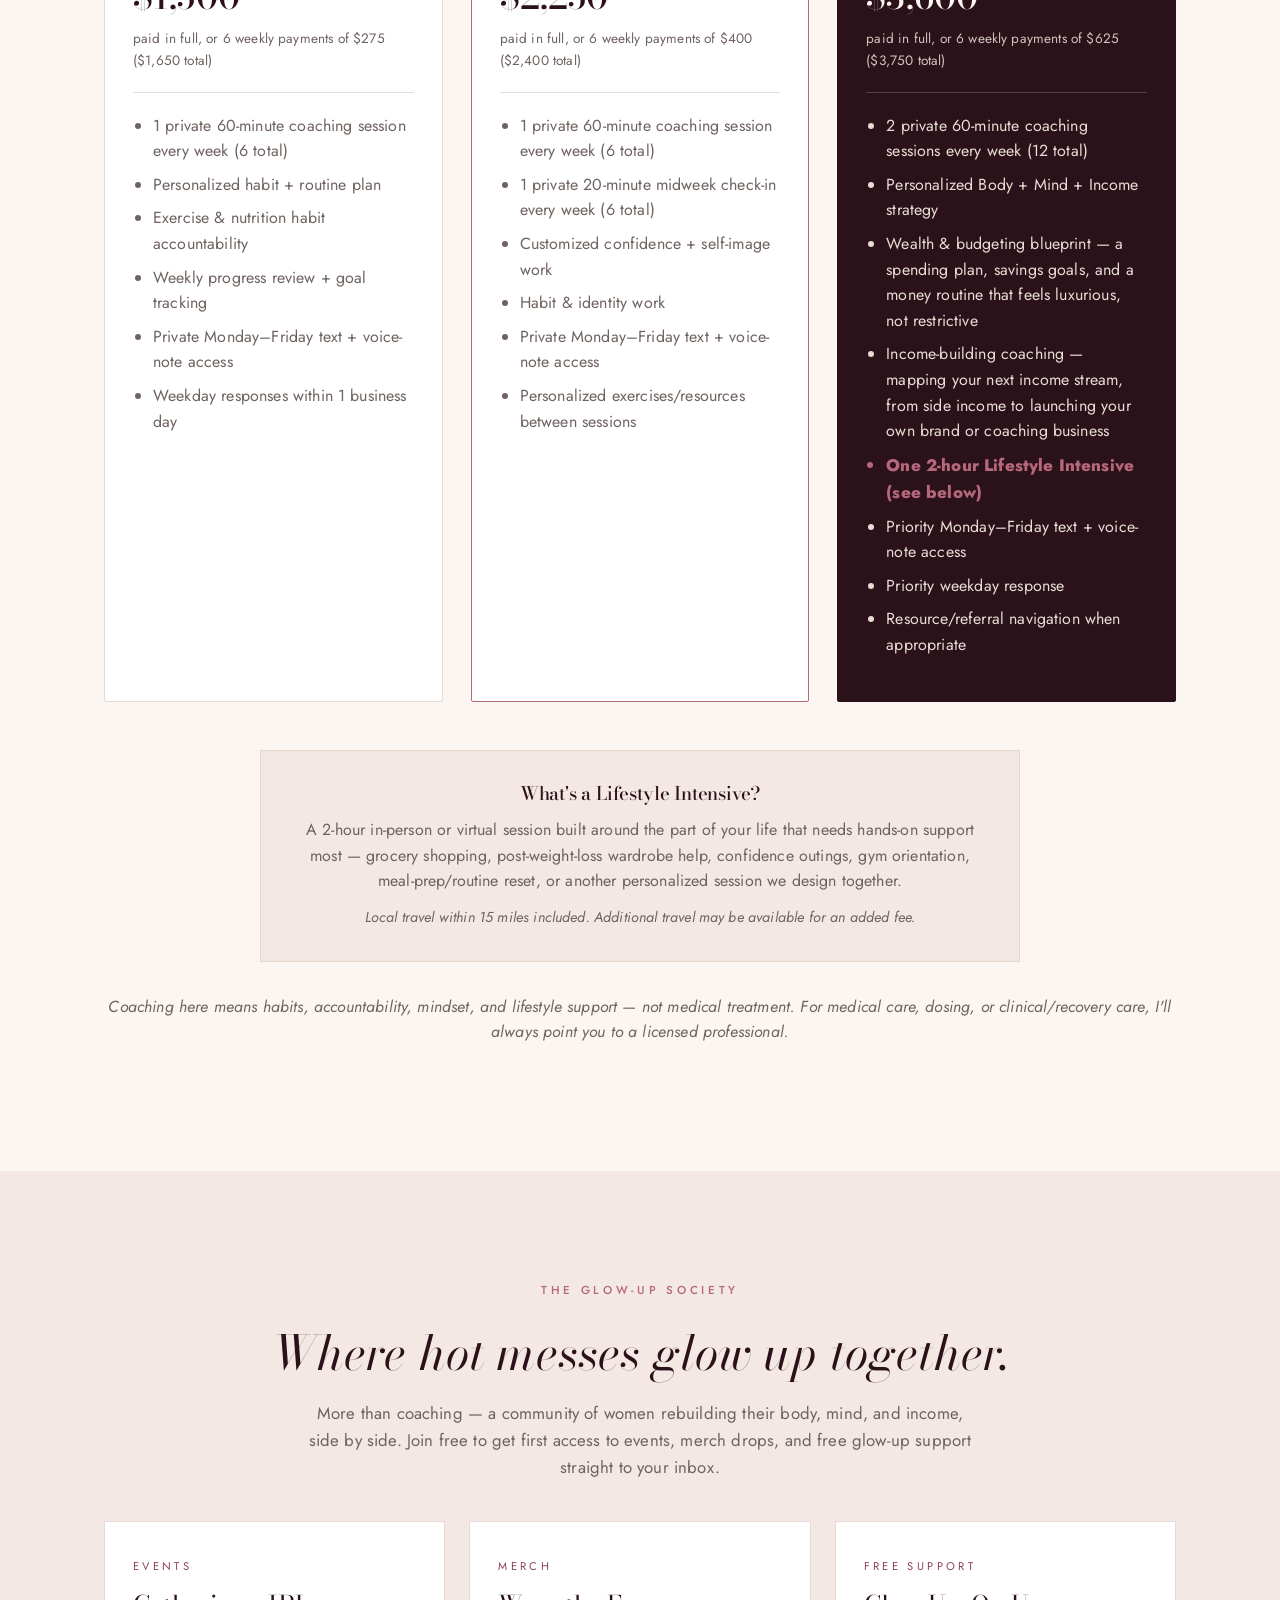
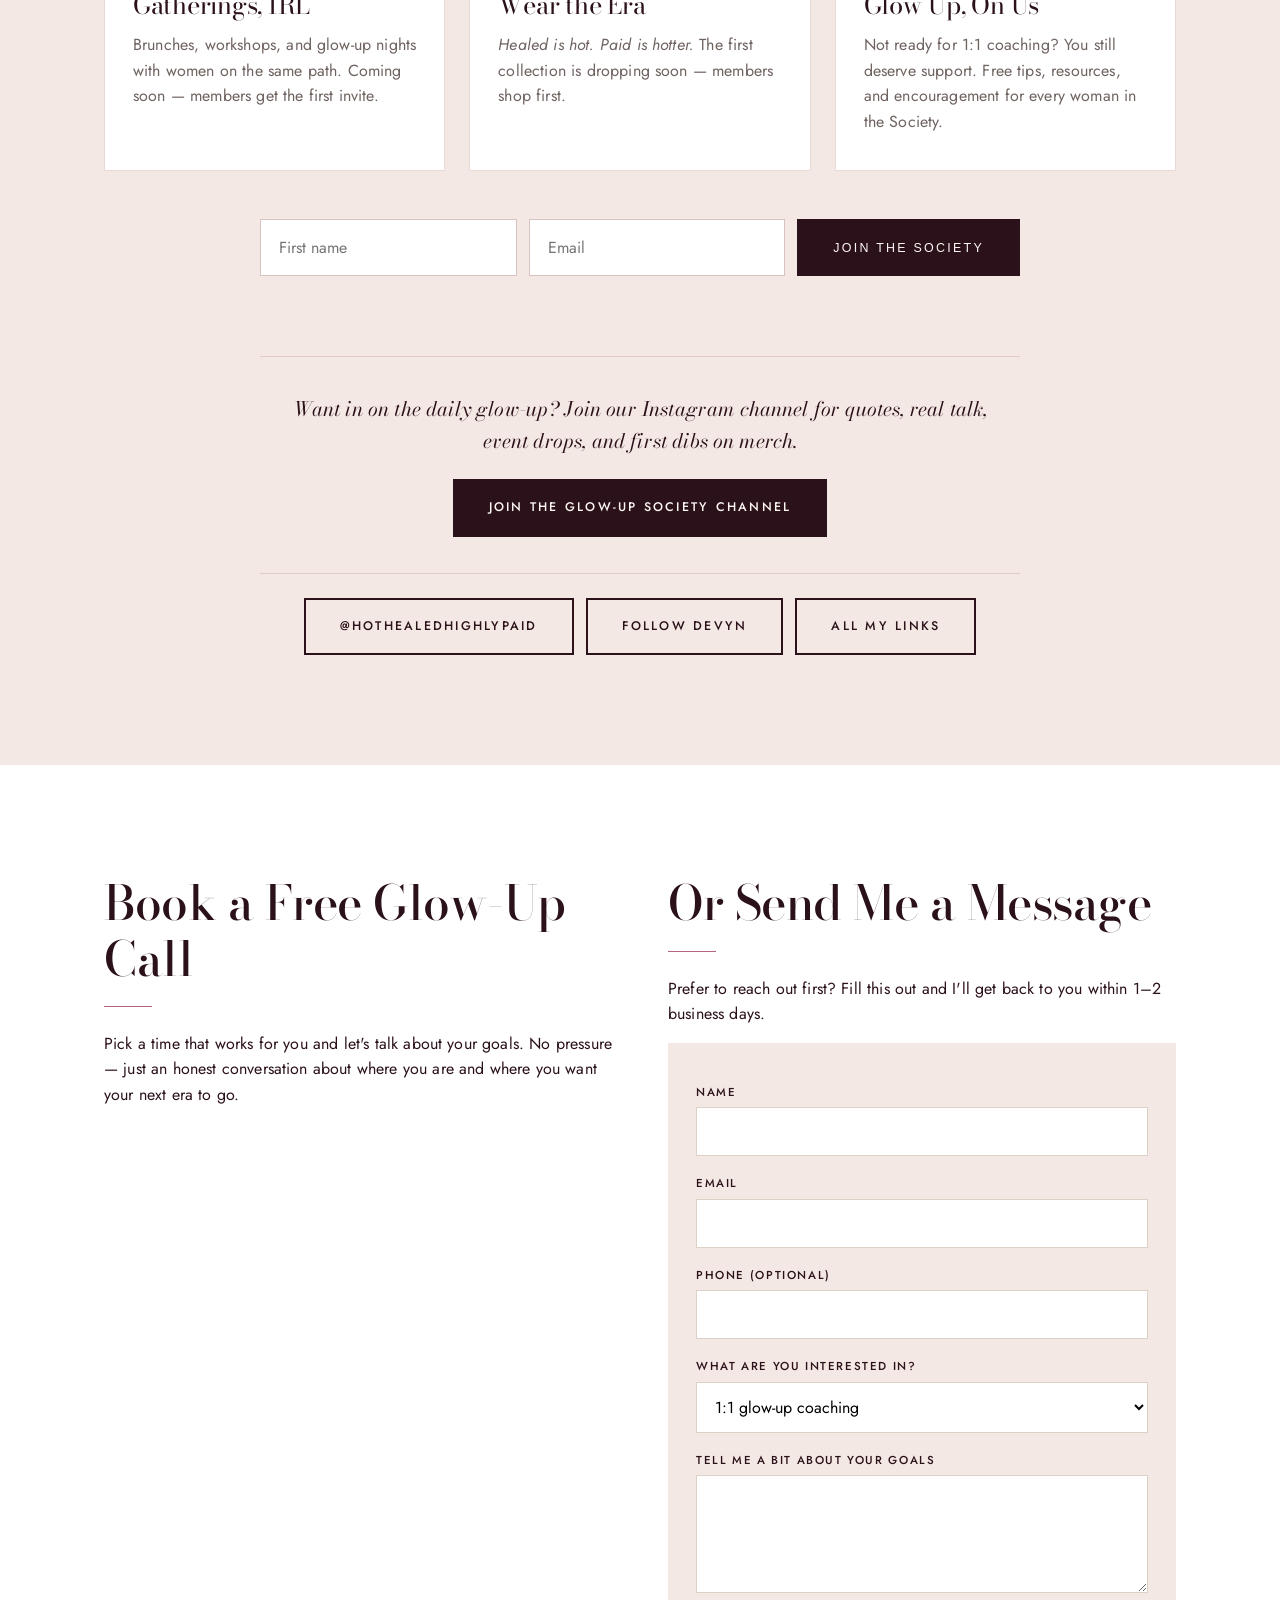
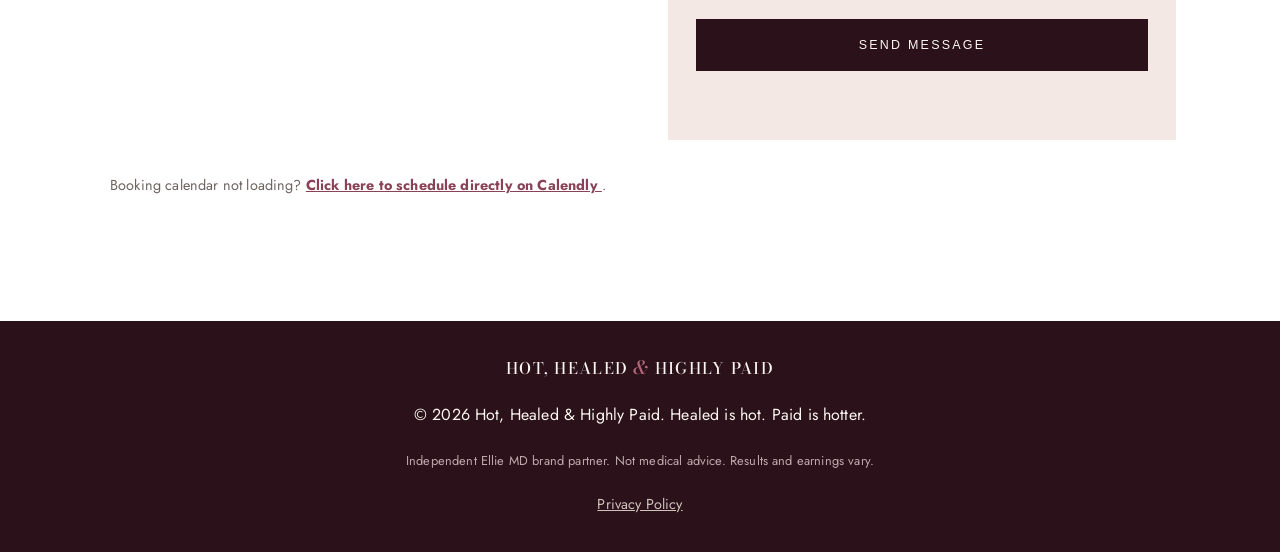
==== commit 26be1889: "Add Start Free band near top linking to Glow-Up Society channel Co-Authored-By: Claude Opus 5.5 <nor" ====
--- a/index.html
+++ b/index.html
@@ -56,6 +56,22 @@
       <div class="hero-cta">
         <a href="#booking" class="btn btn-primary">Book a Free Glow-Up Call</a>
         <a href="#shop" class="btn btn-ghost">Shop Peptides</a>
+      </div>
+    </div>
+  </section>
+
+  <!-- START FREE -->
+  <section class="start-free">
+    <div class="container start-free-inner">
+      <div class="start-free-text">
+        <p class="shop-label">Start Free</p>
+        <p class="start-free-title">Not ready for coaching? <em>Join the <span style="white-space:nowrap">Glow-Up</span> Society.</em></p>
+        <p class="start-free-sub">Free daily quotes, real talk, and first access to events &amp; merch.</p>
+      </div>
+      <div class="start-free-actions">
+        <a href="https://www.instagram.com/channel/5jurv5lKrIqJGgF2/" class="btn btn-primary" target="_blank" rel="noopener"
+           data-goatcounter-click="ig-glowup-society-channel-top">Join the Channel</a>
+        <a href="#community" class="btn btn-ghost">Get Email Updates</a>
       </div>
     </div>
   </section>
--- a/styles.css
+++ b/styles.css
@@ -827,3 +827,31 @@
   margin-bottom: 22px;
 }
 @media (max-width: 900px) { .channel-callout .btn { width: 100%; } }
+
+/* Start Free band */
+.start-free {
+  background: var(--color-cream);
+  border-bottom: 1px solid #ead9d6;
+  padding: 44px 0;
+}
+.start-free-inner {
+  display: flex;
+  align-items: center;
+  justify-content: space-between;
+  gap: 32px;
+}
+.start-free .shop-label { color: var(--color-accent-dark); margin-bottom: 8px; display: block; }
+.start-free-title {
+  font-family: var(--font-heading);
+  font-size: clamp(1.4rem, 2.6vw, 1.9rem);
+  line-height: 1.2;
+  margin-bottom: 6px;
+}
+.start-free-title em { color: var(--color-accent-dark); }
+.start-free-sub { color: var(--color-muted); margin: 0; }
+.start-free-actions { display: flex; gap: 12px; flex-shrink: 0; }
+@media (max-width: 900px) {
+  .start-free-inner { flex-direction: column; text-align: center; gap: 22px; }
+  .start-free-actions { flex-direction: column; width: 100%; }
+  .start-free-actions .btn { width: 100%; text-align: center; }
+}
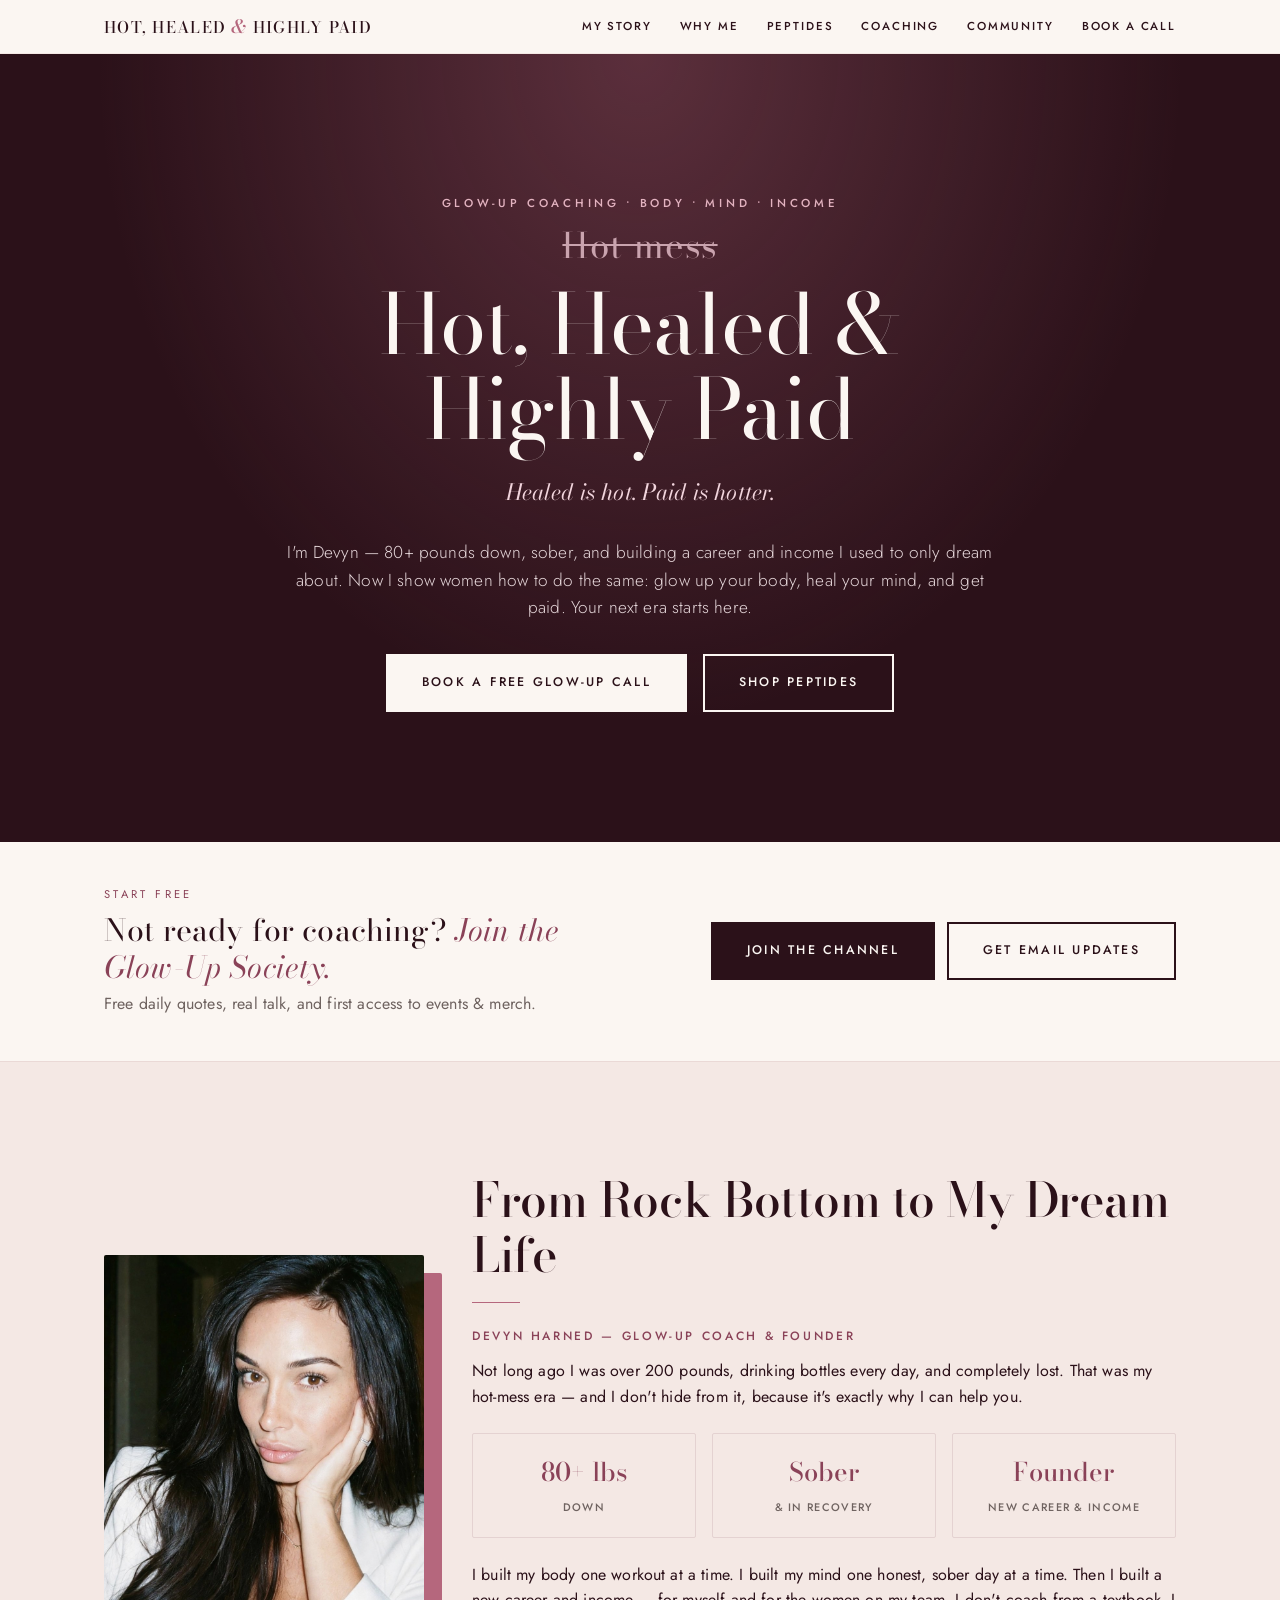
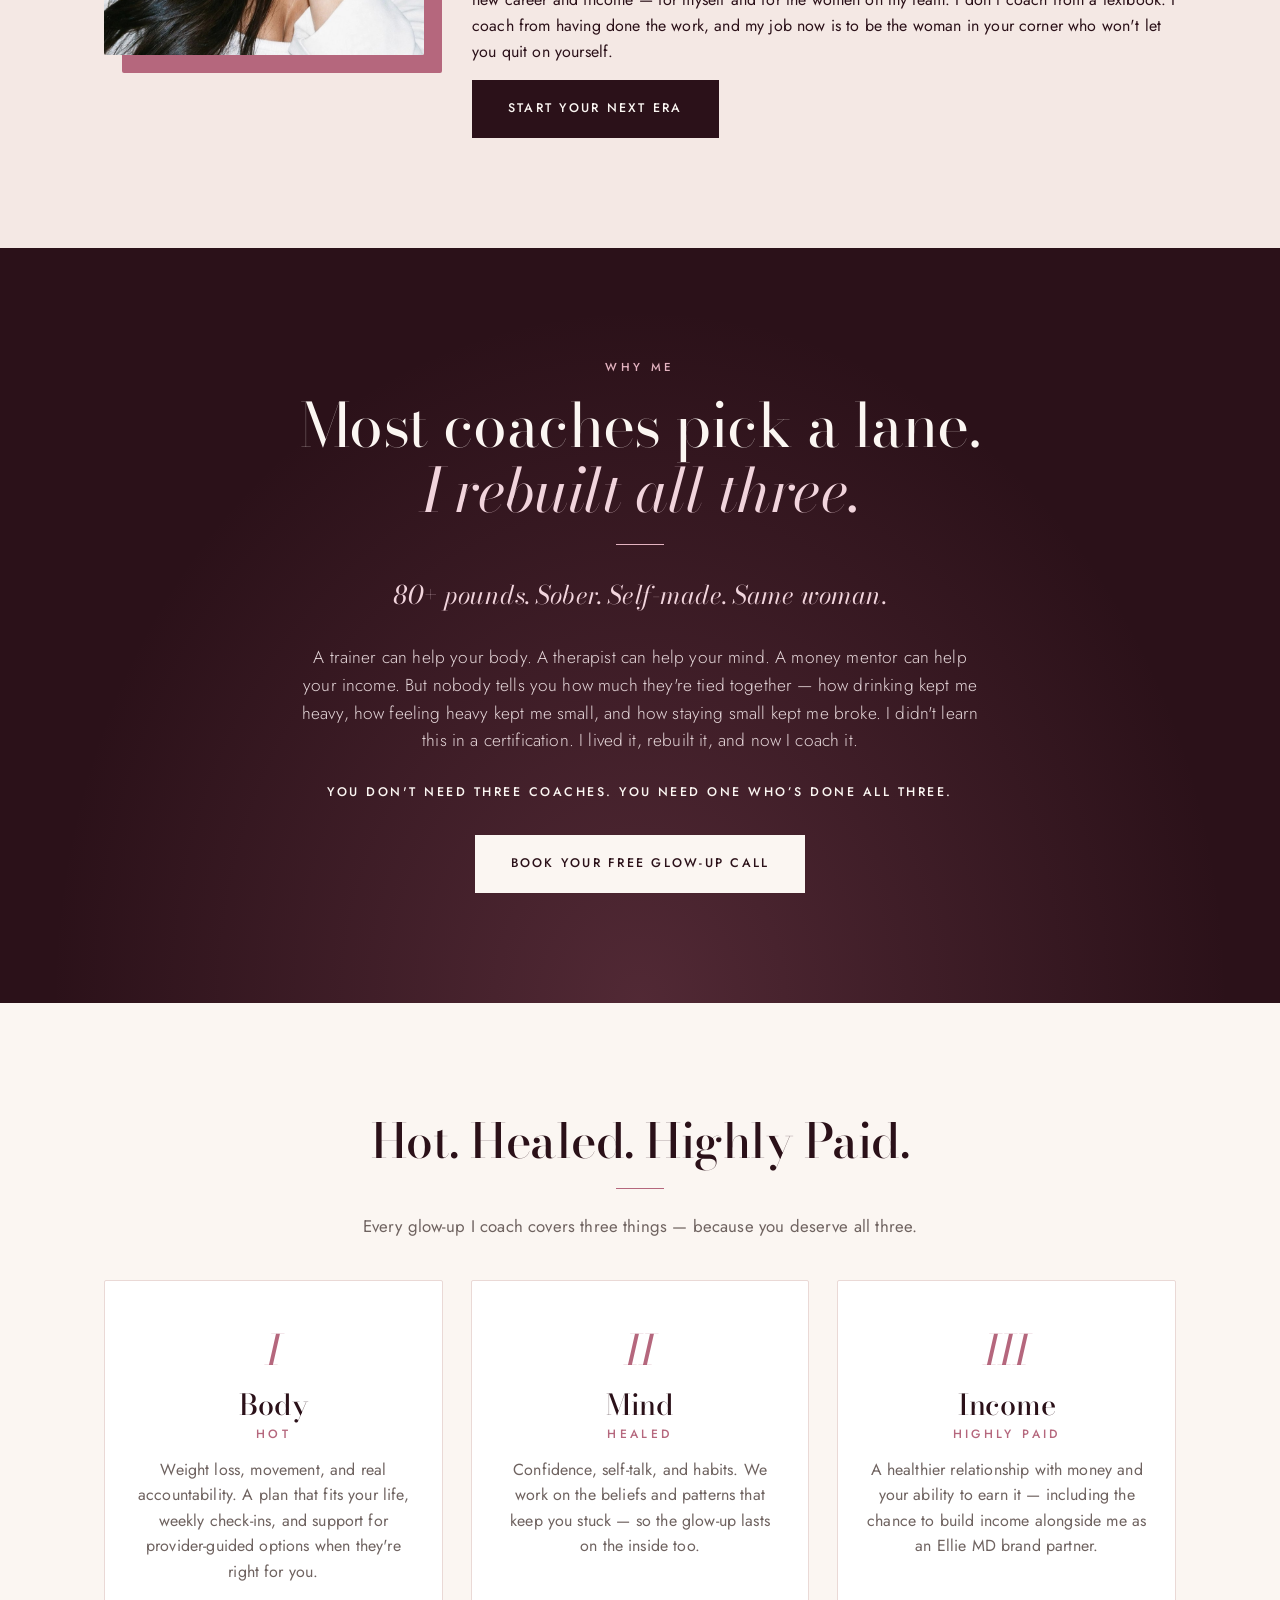
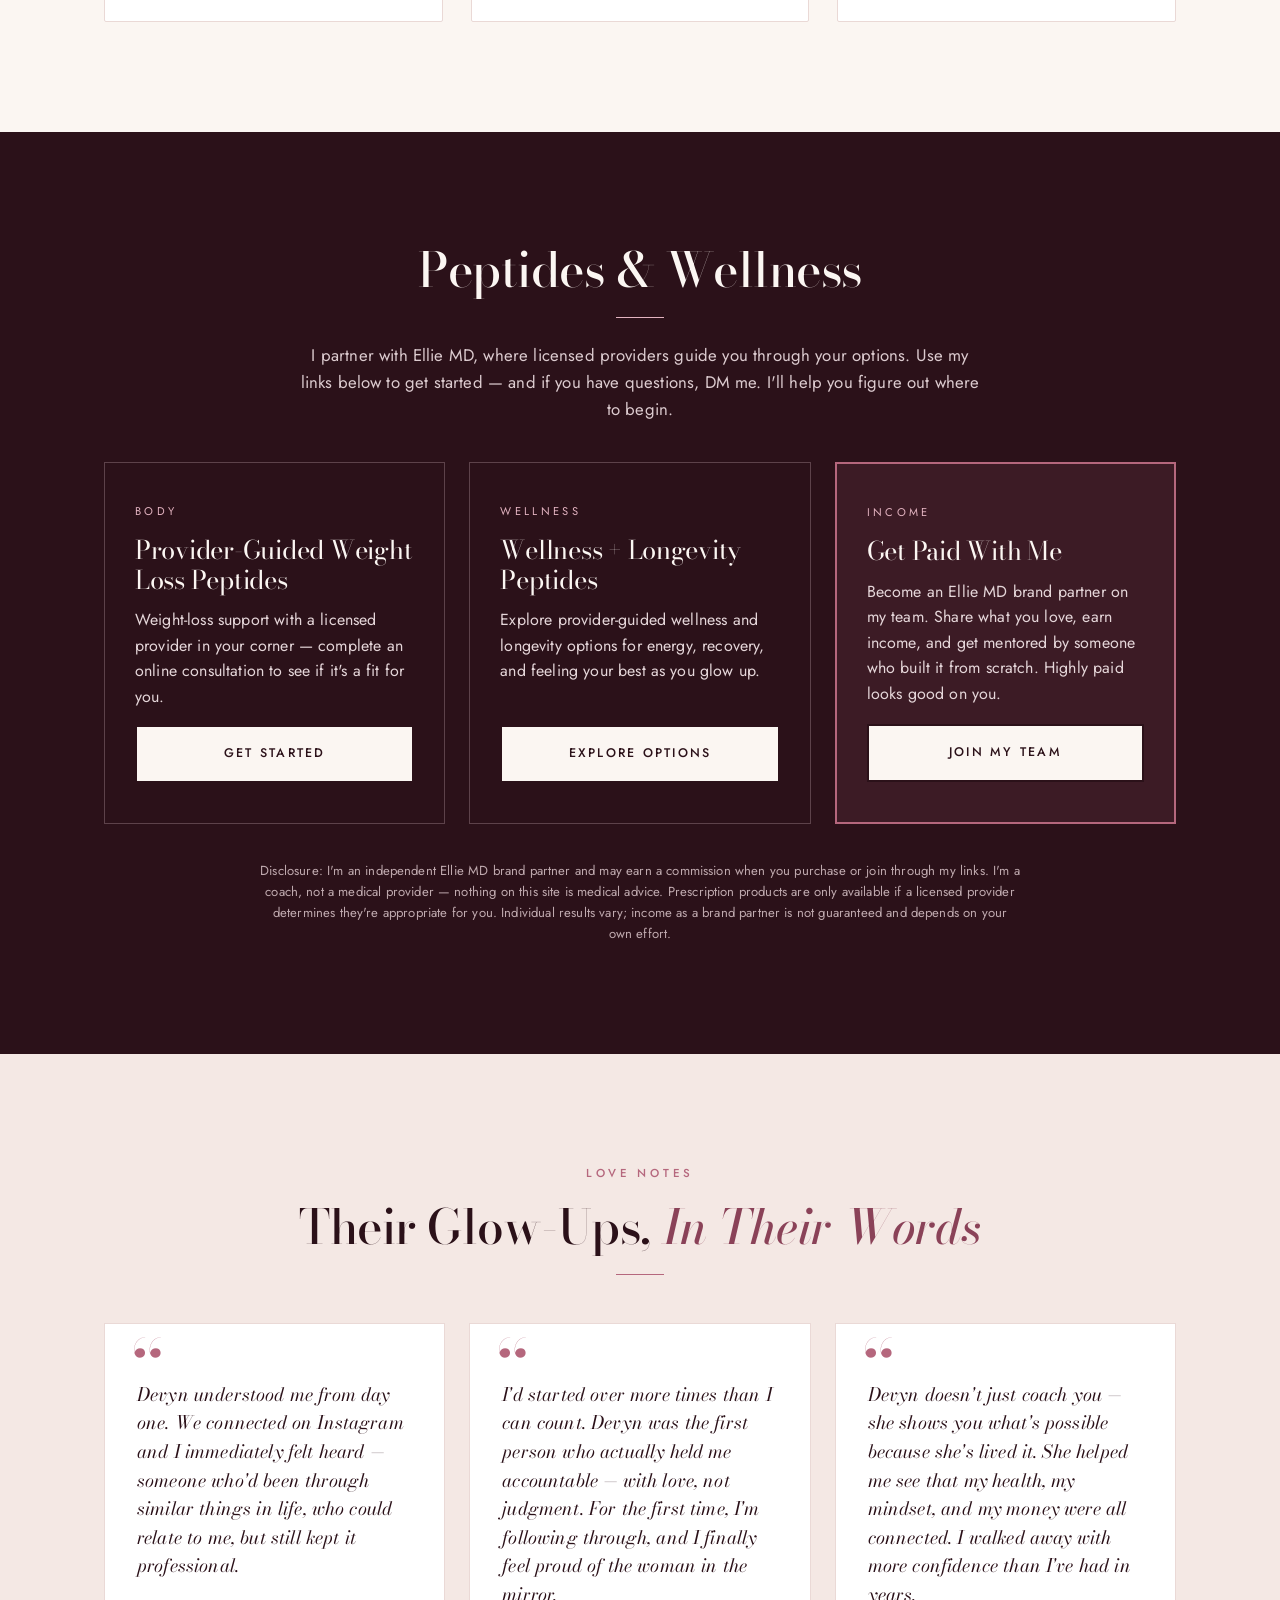
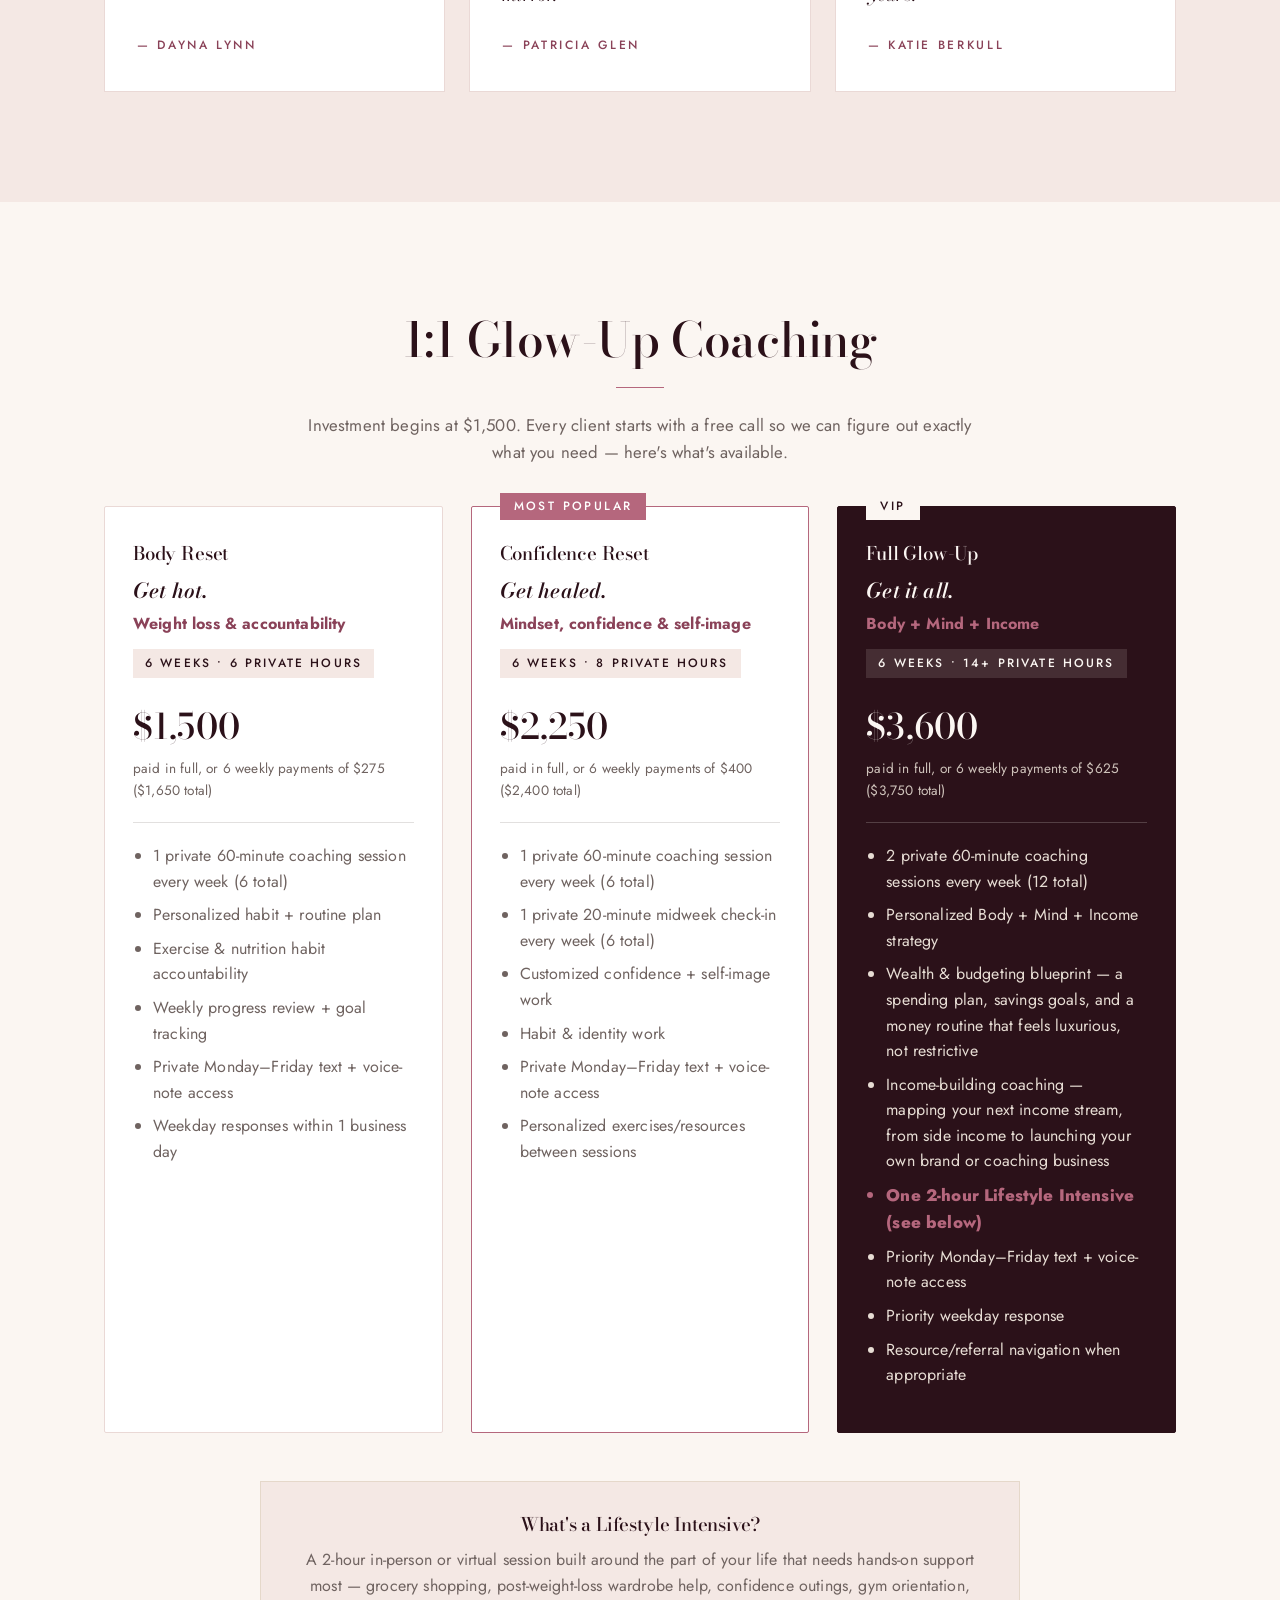
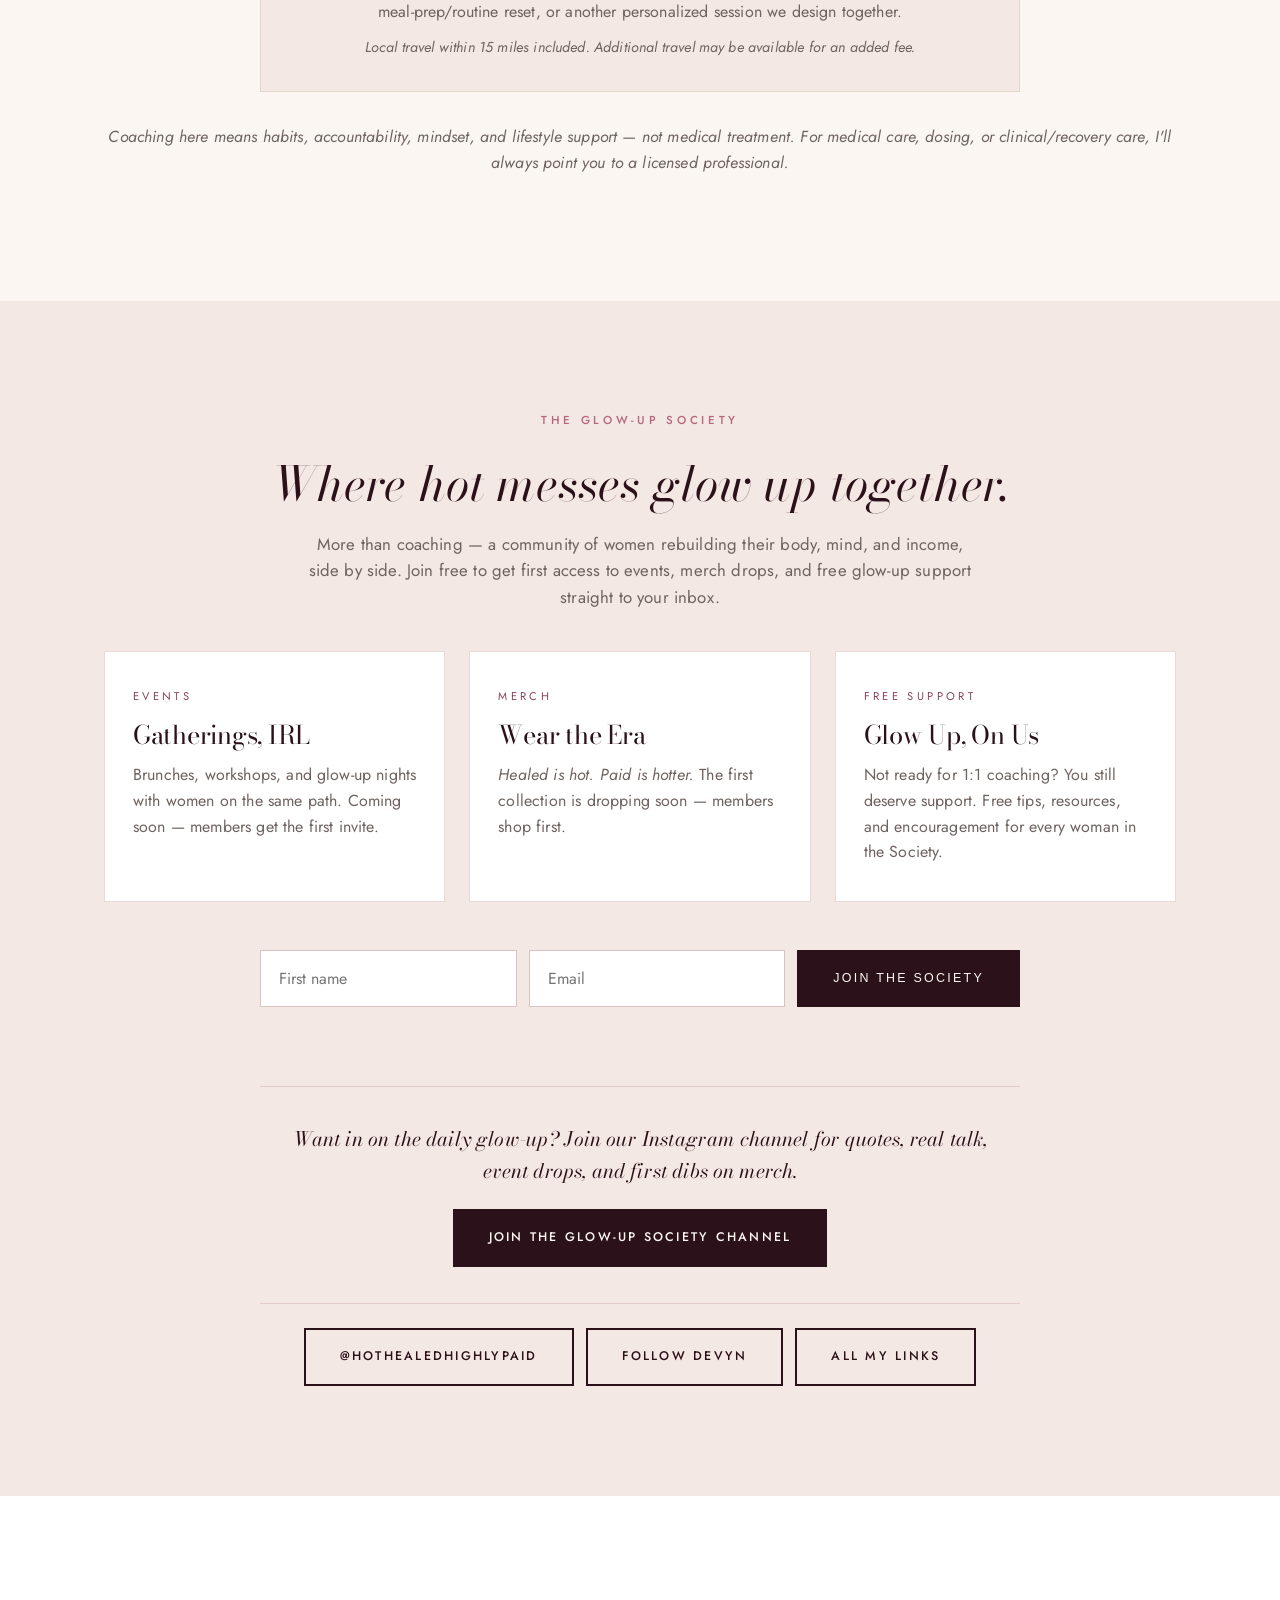
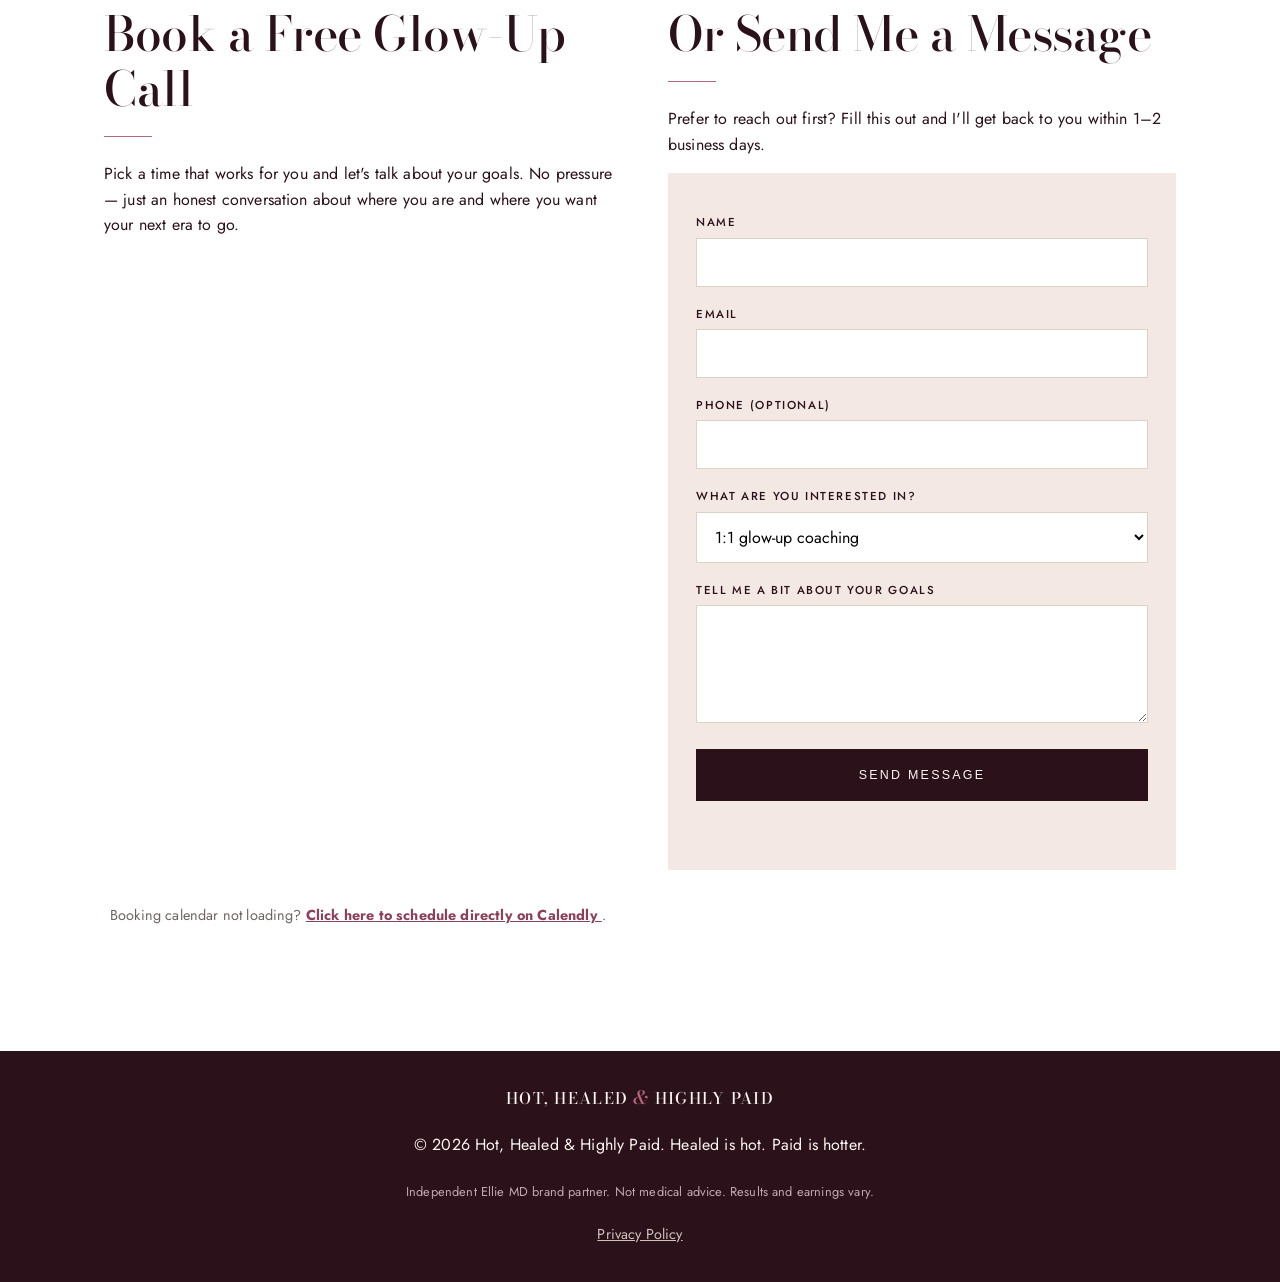
==== commit 05bac573: "Add Love Notes testimonials and tidy header menu Three approved client quotes before the coaching pa" ====
--- a/index.html
+++ b/index.html
@@ -24,9 +24,7 @@
     <nav class="main-nav" id="main-nav">
       <a href="#story">My Story</a>
       <a href="#why">Why Me</a>
-      <a href="#pillars">Body • Mind • Income</a>
       <a href="#shop">Peptides</a>
-      <a href="#partner">Get Paid With Me</a>
       <a href="#coaching">Coaching</a>
       <a href="#community">Community</a>
       <a href="#booking">Book a Call</a>
@@ -206,6 +204,28 @@
         licensed provider determines they're appropriate for you. Individual results vary;
         income as a brand partner is not guaranteed and depends on your own effort.
       </p>
+    </div>
+  </section>
+
+  <!-- LOVE NOTES -->
+  <section id="love-notes" class="section love-notes">
+    <div class="container">
+      <p class="eyebrow" style="text-align:center;">Love Notes</p>
+      <h2>Their Glow-Ups, <em>In Their Words</em></h2>
+      <div class="notes-grid">
+        <figure class="note">
+          <blockquote>Devyn understood me from day one. We connected on Instagram and I immediately felt heard — someone who'd been through similar things in life, who could relate to me, but still kept it professional.</blockquote>
+          <figcaption>Dayna Lynn</figcaption>
+        </figure>
+        <figure class="note">
+          <blockquote>I'd started over more times than I can count. Devyn was the first person who actually held me accountable — with love, not judgment. For the first time, I'm following through, and I finally feel proud of the woman in the mirror.</blockquote>
+          <figcaption>Patricia Glen</figcaption>
+        </figure>
+        <figure class="note">
+          <blockquote>Devyn doesn't just coach you — she shows you what's possible because she's lived it. She helped me see that my health, my mindset, and my money were all connected. I walked away with more confidence than I've had in years.</blockquote>
+          <figcaption>Katie Berkull</figcaption>
+        </figure>
+      </div>
     </div>
   </section>
 
--- a/styles.css
+++ b/styles.css
@@ -499,7 +499,7 @@
   .booking h2 { text-align: center; }
 }
 
-@media (max-width: 720px) {
+@media (max-width: 1100px) {
   .main-nav {
     position: absolute;
     top: 100%;
@@ -720,9 +720,6 @@
 .inquiry-form input, .inquiry-form select, .inquiry-form textarea { border-radius: 0; }
 .inquiry-form label { font-weight: 500; text-transform: uppercase; letter-spacing: 0.14em; font-size: 0.72rem; }
 
-@media (max-width: 1000px) and (min-width: 721px) {
-  .main-nav { gap: 16px; }
-}
 @media (max-width: 720px) {
   .section { padding: 80px 0; }
   .hero-dark { padding: 100px 0 90px; }
@@ -855,3 +852,57 @@
   .start-free-actions { flex-direction: column; width: 100%; }
   .start-free-actions .btn { width: 100%; text-align: center; }
 }
+
+/* Love Notes */
+.love-notes { background: var(--color-cream-alt); }
+.love-notes h2 em { color: var(--color-accent-dark); }
+.notes-grid {
+  display: grid;
+  grid-template-columns: repeat(3, 1fr);
+  gap: 24px;
+  margin-top: 48px;
+}
+.note {
+  margin: 0;
+  background: var(--color-white);
+  border: 1px solid #ead9d6;
+  padding: 56px 32px 36px;
+  position: relative;
+  display: flex;
+  flex-direction: column;
+}
+.note::before {
+  content: "\201C";
+  position: absolute;
+  top: 6px;
+  left: 26px;
+  font-family: var(--font-heading);
+  font-size: 5rem;
+  line-height: 1;
+  color: var(--color-accent);
+}
+.note blockquote {
+  margin: 0 0 28px;
+  font-family: var(--font-heading);
+  font-style: italic;
+  font-size: 1.15rem;
+  line-height: 1.55;
+  color: var(--color-ink);
+}
+.note figcaption {
+  margin-top: auto;
+  text-transform: uppercase;
+  letter-spacing: 0.22em;
+  font-size: 0.75rem;
+  font-weight: 500;
+  color: var(--color-accent-dark);
+}
+.note figcaption::before { content: "— "; }
+@media (max-width: 900px) { .notes-grid { grid-template-columns: 1fr; } }
+
+@media (max-width: 1100px) {
+  .main-nav { gap: 18px; box-shadow: 0 12px 24px rgba(43, 17, 25, 0.08); }
+}
+
+.main-nav a, .logo-hhhp { white-space: nowrap; }
+@media (max-width: 400px) { .logo-hhhp { font-size: 0.85rem; letter-spacing: 0.05em; } }
